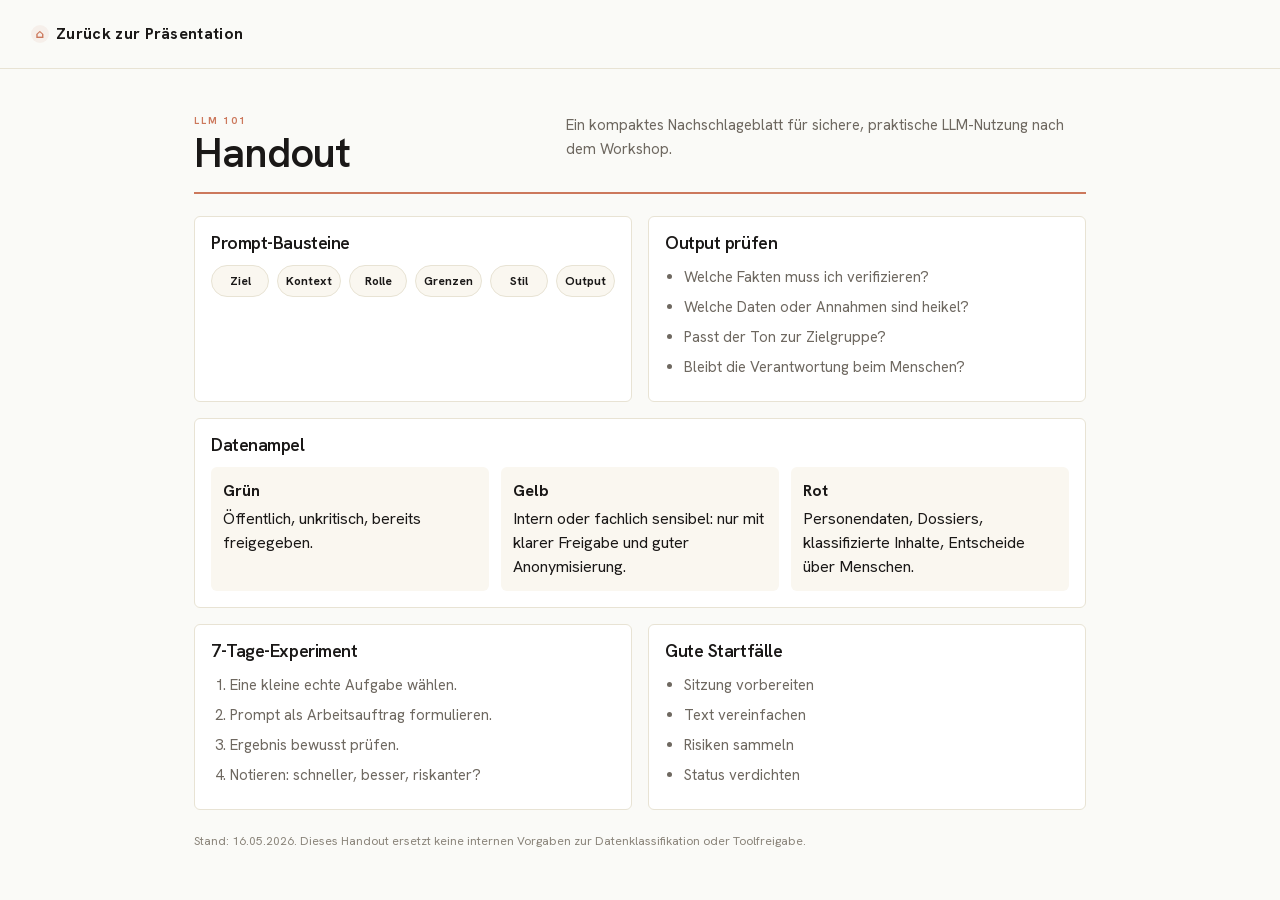
==== handout.html @ 7bee59f0 "fix: polish slide layout spacing" ====
<!DOCTYPE html>
<html lang="de">
<head>
  <meta charset="UTF-8">
  <meta name="viewport" content="width=device-width, initial-scale=1.0">
  <meta name="theme-color" content="#C45A43">
  <title>LLM 101 — Handout</title>
  <link rel="icon" href="assets/icon.svg" type="image/svg+xml">
  <link rel="stylesheet" href="tokens.css?v=2026-05-16ah">
  <link rel="stylesheet" href="app.css?v=2026-05-16ah">
  <style>
    body { background: var(--bg-base); color: var(--text-primary); overflow-x: hidden; }
    .support-back { color: var(--text-primary); }
    .sheet { max-width: 980px; margin: 0 auto; padding: var(--space-7); }
    .sheet-head { display: flex; justify-content: space-between; gap: var(--space-4); align-items: flex-start; border-bottom: 2px solid var(--accent); padding-bottom: var(--space-4); margin-bottom: var(--space-5); }
    .sheet-head h1 { font-size: 42px; margin: 0; }
    .sheet-head p { color: var(--text-secondary); max-width: 520px; }
    .sheet-grid { display: grid; grid-template-columns: repeat(2, 1fr); gap: var(--space-4); }
    .sheet-card { background: var(--bg-card); border: 1px solid var(--border); border-radius: var(--radius-md); padding: var(--space-4); }
    .sheet-card h2 { font-size: 18px; margin-bottom: var(--space-3); }
    .sheet-card ul, .sheet-card ol { padding-left: 1.2rem; color: var(--text-secondary); line-height: 1.55; }
    .sheet-card li { margin-bottom: 6px; }
    .wide { grid-column: 1 / -1; }
    .prompt-parts { display: grid; grid-template-columns: repeat(6, 1fr); gap: var(--space-2); }
    .prompt-parts span { border: 1px solid var(--border); border-radius: 999px; padding: 6px 8px; text-align: center; font-size: 12px; font-weight: 700; background: var(--bg-tint); }
    .ampel { display: grid; grid-template-columns: repeat(3, 1fr); gap: var(--space-3); }
    .ampel div { border-radius: var(--radius-md); padding: var(--space-3); background: var(--bg-tint); }
    .ampel strong { display: block; margin-bottom: 4px; }
    .footer-note { margin-top: var(--space-5); color: var(--text-tertiary); font-size: 12px; }
    @media print {
      .app-header { display: none; }
      .sheet { padding: 12mm; max-width: none; }
      .sheet-card { break-inside: avoid; }
    }
    @media (max-width: 760px) {
      .sheet { padding: var(--space-5); }
      .sheet-head, .sheet-grid, .ampel, .prompt-parts { grid-template-columns: 1fr; display: grid; }
      .sheet-head h1 { font-size: 34px; }
    }
  </style>
</head>
<body>
  <header class="app-header">
    <a class="app-title home-link support-back" href="index.html#next-4">Zurück zur Präsentation</a>
  </header>
  <main class="sheet">
    <div class="sheet-head">
      <div>
        <div class="panel-eyebrow">LLM 101</div>
        <h1>Handout</h1>
      </div>
      <p>Ein kompaktes Nachschlageblatt für sichere, praktische LLM-Nutzung nach dem Workshop.</p>
    </div>

    <section class="sheet-grid">
      <article class="sheet-card">
        <h2>Prompt-Bausteine</h2>
        <div class="prompt-parts">
          <span>Ziel</span><span>Kontext</span><span>Rolle</span><span>Grenzen</span><span>Stil</span><span>Output</span>
        </div>
      </article>
      <article class="sheet-card">
        <h2>Output prüfen</h2>
        <ul>
          <li>Welche Fakten muss ich verifizieren?</li>
          <li>Welche Daten oder Annahmen sind heikel?</li>
          <li>Passt der Ton zur Zielgruppe?</li>
          <li>Bleibt die Verantwortung beim Menschen?</li>
        </ul>
      </article>
      <article class="sheet-card wide">
        <h2>Datenampel</h2>
        <div class="ampel">
          <div><strong>Grün</strong> Öffentlich, unkritisch, bereits freigegeben.</div>
          <div><strong>Gelb</strong> Intern oder fachlich sensibel: nur mit klarer Freigabe und guter Anonymisierung.</div>
          <div><strong>Rot</strong> Personendaten, Dossiers, klassifizierte Inhalte, Entscheide über Menschen.</div>
        </div>
      </article>
      <article class="sheet-card">
        <h2>7-Tage-Experiment</h2>
        <ol>
          <li>Eine kleine echte Aufgabe wählen.</li>
          <li>Prompt als Arbeitsauftrag formulieren.</li>
          <li>Ergebnis bewusst prüfen.</li>
          <li>Notieren: schneller, besser, riskanter?</li>
        </ol>
      </article>
      <article class="sheet-card">
        <h2>Gute Startfälle</h2>
        <ul>
          <li>Sitzung vorbereiten</li>
          <li>Text vereinfachen</li>
          <li>Risiken sammeln</li>
          <li>Status verdichten</li>
        </ul>
      </article>
    </section>

    <p class="footer-note">Stand: 16.05.2026. Dieses Handout ersetzt keine internen Vorgaben zur Datenklassifikation oder Toolfreigabe.</p>
  </main>
  <script type="module" src="lib/support-page.js?v=2026-05-16ah"></script>
</body>
</html>
---- tokens.css ----
/* Design Tokens — Anthropic-inspiriert, Hell + Dunkel */

/* Self-hosted fonts (DSGVO-konform, offline-fähig) */
/* latin-ext */
@font-face {
  font-family: 'Hanken Grotesk';
  font-style: italic;
  font-weight: 400;
  font-display: swap;
  src: url('assets/fonts/hanken-grotesk-variable-italic-latin-ext.woff2') format('woff2');
  unicode-range: U+0100-02BA, U+02BD-02C5, U+02C7-02CC, U+02CE-02D7, U+02DD-02FF, U+0304, U+0308, U+0329, U+1D00-1DBF, U+1E00-1E9F, U+1EF2-1EFF, U+2020, U+20A0-20AB, U+20AD-20C0, U+2113, U+2C60-2C7F, U+A720-A7FF;
}
/* latin */
@font-face {
  font-family: 'Hanken Grotesk';
  font-style: italic;
  font-weight: 400;
  font-display: swap;
  src: url('assets/fonts/hanken-grotesk-variable-italic-latin.woff2') format('woff2');
  unicode-range: U+0000-00FF, U+0131, U+0152-0153, U+02BB-02BC, U+02C6, U+02DA, U+02DC, U+0304, U+0308, U+0329, U+2000-206F, U+20AC, U+2122, U+2191, U+2193, U+2212, U+2215, U+FEFF, U+FFFD;
}
/* latin-ext */
@font-face {
  font-family: 'Hanken Grotesk';
  font-style: italic;
  font-weight: 500;
  font-display: swap;
  src: url('assets/fonts/hanken-grotesk-variable-italic-latin-ext.woff2') format('woff2');
  unicode-range: U+0100-02BA, U+02BD-02C5, U+02C7-02CC, U+02CE-02D7, U+02DD-02FF, U+0304, U+0308, U+0329, U+1D00-1DBF, U+1E00-1E9F, U+1EF2-1EFF, U+2020, U+20A0-20AB, U+20AD-20C0, U+2113, U+2C60-2C7F, U+A720-A7FF;
}
/* latin */
@font-face {
  font-family: 'Hanken Grotesk';
  font-style: italic;
  font-weight: 500;
  font-display: swap;
  src: url('assets/fonts/hanken-grotesk-variable-italic-latin.woff2') format('woff2');
  unicode-range: U+0000-00FF, U+0131, U+0152-0153, U+02BB-02BC, U+02C6, U+02DA, U+02DC, U+0304, U+0308, U+0329, U+2000-206F, U+20AC, U+2122, U+2191, U+2193, U+2212, U+2215, U+FEFF, U+FFFD;
}
/* latin-ext */
@font-face {
  font-family: 'Hanken Grotesk';
  font-style: normal;
  font-weight: 400;
  font-display: swap;
  src: url('assets/fonts/hanken-grotesk-variable-normal-latin-ext.woff2') format('woff2');
  unicode-range: U+0100-02BA, U+02BD-02C5, U+02C7-02CC, U+02CE-02D7, U+02DD-02FF, U+0304, U+0308, U+0329, U+1D00-1DBF, U+1E00-1E9F, U+1EF2-1EFF, U+2020, U+20A0-20AB, U+20AD-20C0, U+2113, U+2C60-2C7F, U+A720-A7FF;
}
/* latin */
@font-face {
  font-family: 'Hanken Grotesk';
  font-style: normal;
  font-weight: 400;
  font-display: swap;
  src: url('assets/fonts/hanken-grotesk-variable-normal-latin.woff2') format('woff2');
  unicode-range: U+0000-00FF, U+0131, U+0152-0153, U+02BB-02BC, U+02C6, U+02DA, U+02DC, U+0304, U+0308, U+0329, U+2000-206F, U+20AC, U+2122, U+2191, U+2193, U+2212, U+2215, U+FEFF, U+FFFD;
}
/* latin-ext */
@font-face {
  font-family: 'Hanken Grotesk';
  font-style: normal;
  font-weight: 500;
  font-display: swap;
  src: url('assets/fonts/hanken-grotesk-variable-normal-latin-ext.woff2') format('woff2');
  unicode-range: U+0100-02BA, U+02BD-02C5, U+02C7-02CC, U+02CE-02D7, U+02DD-02FF, U+0304, U+0308, U+0329, U+1D00-1DBF, U+1E00-1E9F, U+1EF2-1EFF, U+2020, U+20A0-20AB, U+20AD-20C0, U+2113, U+2C60-2C7F, U+A720-A7FF;
}
/* latin */
@font-face {
  font-family: 'Hanken Grotesk';
  font-style: normal;
  font-weight: 500;
  font-display: swap;
  src: url('assets/fonts/hanken-grotesk-variable-normal-latin.woff2') format('woff2');
  unicode-range: U+0000-00FF, U+0131, U+0152-0153, U+02BB-02BC, U+02C6, U+02DA, U+02DC, U+0304, U+0308, U+0329, U+2000-206F, U+20AC, U+2122, U+2191, U+2193, U+2212, U+2215, U+FEFF, U+FFFD;
}
/* latin-ext */
@font-face {
  font-family: 'Hanken Grotesk';
  font-style: normal;
  font-weight: 600;
  font-display: swap;
  src: url('assets/fonts/hanken-grotesk-variable-normal-latin-ext.woff2') format('woff2');
  unicode-range: U+0100-02BA, U+02BD-02C5, U+02C7-02CC, U+02CE-02D7, U+02DD-02FF, U+0304, U+0308, U+0329, U+1D00-1DBF, U+1E00-1E9F, U+1EF2-1EFF, U+2020, U+20A0-20AB, U+20AD-20C0, U+2113, U+2C60-2C7F, U+A720-A7FF;
}
/* latin */
@font-face {
  font-family: 'Hanken Grotesk';
  font-style: normal;
  font-weight: 600;
  font-display: swap;
  src: url('assets/fonts/hanken-grotesk-variable-normal-latin.woff2') format('woff2');
  unicode-range: U+0000-00FF, U+0131, U+0152-0153, U+02BB-02BC, U+02C6, U+02DA, U+02DC, U+0304, U+0308, U+0329, U+2000-206F, U+20AC, U+2122, U+2191, U+2193, U+2212, U+2215, U+FEFF, U+FFFD;
}
/* latin-ext */
@font-face {
  font-family: 'Hanken Grotesk';
  font-style: normal;
  font-weight: 700;
  font-display: swap;
  src: url('assets/fonts/hanken-grotesk-variable-normal-latin-ext.woff2') format('woff2');
  unicode-range: U+0100-02BA, U+02BD-02C5, U+02C7-02CC, U+02CE-02D7, U+02DD-02FF, U+0304, U+0308, U+0329, U+1D00-1DBF, U+1E00-1E9F, U+1EF2-1EFF, U+2020, U+20A0-20AB, U+20AD-20C0, U+2113, U+2C60-2C7F, U+A720-A7FF;
}
/* latin */
@font-face {
  font-family: 'Hanken Grotesk';
  font-style: normal;
  font-weight: 700;
  font-display: swap;
  src: url('assets/fonts/hanken-grotesk-variable-normal-latin.woff2') format('woff2');
  unicode-range: U+0000-00FF, U+0131, U+0152-0153, U+02BB-02BC, U+02C6, U+02DA, U+02DC, U+0304, U+0308, U+0329, U+2000-206F, U+20AC, U+2122, U+2191, U+2193, U+2212, U+2215, U+FEFF, U+FFFD;
}
/* latin-ext */
@font-face {
  font-family: 'JetBrains Mono';
  font-style: normal;
  font-weight: 400;
  font-display: swap;
  src: url('assets/fonts/jetbrains-mono-variable-normal-latin-ext.woff2') format('woff2');
  unicode-range: U+0100-02BA, U+02BD-02C5, U+02C7-02CC, U+02CE-02D7, U+02DD-02FF, U+0304, U+0308, U+0329, U+1D00-1DBF, U+1E00-1E9F, U+1EF2-1EFF, U+2020, U+20A0-20AB, U+20AD-20C0, U+2113, U+2C60-2C7F, U+A720-A7FF;
}
/* latin */
@font-face {
  font-family: 'JetBrains Mono';
  font-style: normal;
  font-weight: 400;
  font-display: swap;
  src: url('assets/fonts/jetbrains-mono-variable-normal-latin.woff2') format('woff2');
  unicode-range: U+0000-00FF, U+0131, U+0152-0153, U+02BB-02BC, U+02C6, U+02DA, U+02DC, U+0304, U+0308, U+0329, U+2000-206F, U+20AC, U+2122, U+2191, U+2193, U+2212, U+2215, U+FEFF, U+FFFD;
}
/* latin-ext */
@font-face {
  font-family: 'JetBrains Mono';
  font-style: normal;
  font-weight: 500;
  font-display: swap;
  src: url('assets/fonts/jetbrains-mono-variable-normal-latin-ext.woff2') format('woff2');
  unicode-range: U+0100-02BA, U+02BD-02C5, U+02C7-02CC, U+02CE-02D7, U+02DD-02FF, U+0304, U+0308, U+0329, U+1D00-1DBF, U+1E00-1E9F, U+1EF2-1EFF, U+2020, U+20A0-20AB, U+20AD-20C0, U+2113, U+2C60-2C7F, U+A720-A7FF;
}
/* latin */
@font-face {
  font-family: 'JetBrains Mono';
  font-style: normal;
  font-weight: 500;
  font-display: swap;
  src: url('assets/fonts/jetbrains-mono-variable-normal-latin.woff2') format('woff2');
  unicode-range: U+0000-00FF, U+0131, U+0152-0153, U+02BB-02BC, U+02C6, U+02DA, U+02DC, U+0304, U+0308, U+0329, U+2000-206F, U+20AC, U+2122, U+2191, U+2193, U+2212, U+2215, U+FEFF, U+FFFD;
}

:root {
  /* Farben — Hell (Default) */
  --bg-base: #fafaf7;
  --bg-card: #ffffff;
  --bg-tint: #faf7f0;
  --border: #e8e3d4;
  --text-primary: #1a1817;
  --text-secondary: #6e6860;
  --text-tertiary: #8a847a;
  --accent: #cc785c;
  --accent-soft: rgba(204, 120, 92, 0.08);
  --accent-strong: #b35f44;
  --success: #5fb37e;
  --success-soft: rgba(95, 179, 126, 0.08);

  /* Typografie */
  --font-sans: 'Hanken Grotesk', system-ui, -apple-system, sans-serif;
  --font-mono: 'JetBrains Mono', ui-monospace, 'SF Mono', monospace;

  /* Maße */
  --radius-sm: 4px;
  --radius-md: 6px;
  --radius-lg: 10px;
  --radius-xl: 14px;
  --space-1: 4px;
  --space-2: 8px;
  --space-3: 12px;
  --space-4: 16px;
  --space-5: 22px;
  --space-6: 30px;
  --space-7: 44px;

  /* Schatten */
  --shadow-sm: 0 1px 2px rgba(0, 0, 0, 0.05);
  --shadow-md: 0 1px 3px rgba(0, 0, 0, 0.08), 0 4px 14px rgba(0, 0, 0, 0.06);
}

:root[data-theme="dark"] {
  --bg-base: #141413;
  --bg-card: #1f1d1b;
  --bg-tint: #1a1817;
  --border: #2e2a26;
  --text-primary: #f5f1e9;
  --text-secondary: #a8a298;
  --text-tertiary: #a89d8e;
  --accent: #e8a07c;
  --accent-soft: rgba(232, 160, 124, 0.12);
  --accent-strong: #ffb592;
  --success: #86efac;
  --success-soft: rgba(134, 239, 172, 0.10);

  --shadow-sm: 0 1px 2px rgba(0, 0, 0, 0.3);
  --shadow-md: 0 1px 3px rgba(0, 0, 0, 0.4), 0 4px 14px rgba(0, 0, 0, 0.3);
}

/* Bei OS-Präferenz Dark (wenn kein expliziter Theme-Toggle gesetzt) */
@media (prefers-color-scheme: dark) {
  :root:not([data-theme="light"]) {
    --bg-base: #141413;
    --bg-card: #1f1d1b;
    --bg-tint: #1a1817;
    --border: #2e2a26;
    --text-primary: #f5f1e9;
    --text-secondary: #a8a298;
    --text-tertiary: #a89d8e;
    --accent: #e8a07c;
    --accent-soft: rgba(232, 160, 124, 0.12);
    --accent-strong: #ffb592;
    --success: #86efac;
    --success-soft: rgba(134, 239, 172, 0.10);
    --shadow-sm: 0 1px 2px rgba(0, 0, 0, 0.3);
    --shadow-md: 0 1px 3px rgba(0, 0, 0, 0.4), 0 4px 14px rgba(0, 0, 0, 0.3);
  }
}
---- app.css ----
/* Layout + Komponenten — basiert auf tokens.css */

* { box-sizing: border-box; margin: 0; padding: 0; }

html {
  min-height: -webkit-fill-available;
}

html, body {
  font-family: var(--font-sans);
  background: var(--bg-base);
  color: var(--text-primary);
  line-height: 1.5;
  -webkit-font-smoothing: antialiased;
  -webkit-text-size-adjust: 100%;
  -webkit-tap-highlight-color: transparent;
}

body {
  min-height: 100vh;
  min-height: -webkit-fill-available;
}

/* Typografie */
.chapter-label {
  font-size: 10px;
  text-transform: uppercase;
  letter-spacing: 2px;
  color: var(--accent);
  font-weight: 600;
  margin-bottom: var(--space-4);
}

h1, h2, h3, h4 { letter-spacing: -0.025em; line-height: 1.1; font-weight: 600; }
h1 { font-size: 56px; }
h2 { font-size: 38px; }
h3 { font-size: 24px; }
h4 { font-size: 19px; }

p, li { font-size: 15px; line-height: 1.6; }
.pull-quote { font-style: italic; color: var(--text-secondary); font-size: 16px; margin: var(--space-3) 0; }

/* Card */
.card {
  background: var(--bg-card);
  border: 1px solid var(--border);
  border-radius: var(--radius-lg);
  padding: var(--space-5);
}

/* Stat-Block */
.stat {
  background: var(--bg-card);
  border: 1px solid var(--border);
  border-radius: var(--radius-md);
  padding: var(--space-3) var(--space-4);
}
.stat-label {
  font-size: 10px;
  font-weight: 500;
  letter-spacing: 0.3px;
  color: var(--text-tertiary);
}
.stat-value {
  font-size: 22px;
  font-weight: 600;
  letter-spacing: -0.025em;
  margin-top: 2px;
}
.stat-value.accent { color: var(--accent); }

/* Progress-Bar */
.progress {
  height: 5px;
  background: var(--border);
  border-radius: 3px;
  overflow: hidden;
  margin-top: var(--space-3);
}
.progress-fill {
  height: 100%;
  background: var(--accent);
  transition: width 0.3s ease;
}

/* Button */
.btn {
  font-family: var(--font-sans);
  font-size: 12px;
  font-weight: 600;
  padding: 6px 14px;
  border-radius: var(--radius-md);
  border: 1px solid var(--border);
  background: var(--bg-card);
  color: var(--text-primary);
  cursor: pointer;
  transition: border-color 0.15s, background 0.15s;
}
.btn:hover { border-color: var(--accent); }
.btn.btn-primary {
  background: var(--accent);
  border-color: var(--accent);
  color: #fff;
}
.btn.btn-primary:hover { background: var(--accent-strong); }
.btn.btn-ghost { background: transparent; border-color: transparent; color: var(--text-secondary); }

/* Focus-States — Tastatur-Accessibility */
.btn:focus-visible,
.toggle:focus-visible,
.code-block .copy-btn:focus-visible {
  outline: 2px solid var(--accent);
  outline-offset: 2px;
}

/* Code-Block mit Copy */
.code-block {
  background: var(--bg-card);
  border: 1px solid var(--border);
  border-radius: var(--radius-md);
  padding: var(--space-3) var(--space-4);
  font-family: var(--font-mono);
  font-size: 12px;
  color: var(--text-primary);
  position: relative;
  line-height: 1.6;
  white-space: pre-wrap;
  margin: var(--space-2) 0;
}
.code-block .copy-btn {
  position: absolute;
  top: 8px;
  right: 8px;
  font-size: 10px;
  padding: 3px 9px;
  background: var(--accent);
  color: #fff;
  border: none;
  border-radius: var(--radius-sm);
  cursor: pointer;
  font-family: var(--font-sans);
  font-weight: 600;
}
.code-label {
  font-size: 10px;
  text-transform: uppercase;
  letter-spacing: 1.5px;
  color: var(--accent);
  font-weight: 700;
  margin-bottom: var(--space-1);
}

/* Icons */
.icon {
  display: inline-flex;
  align-items: center;
  justify-content: center;
  vertical-align: -3px;
  color: var(--accent);
}
.icon svg { stroke: currentColor; stroke-width: 1.75; fill: none; width: 14px; height: 14px; }
.icon-svg { width: 14px; height: 14px; stroke: currentColor; stroke-width: 1.75; fill: none; }

/* App-Shell */
.app-header {
  display: flex;
  justify-content: space-between;
  align-items: center;
  padding: var(--space-4) var(--space-6);
  border-bottom: 1px solid var(--border);
  background: var(--bg-base);
}
.app-title {
  display: inline-flex;
  align-items: center;
  min-height: 34px;
  padding: 5px 11px;
  margin-left: -11px;
  border: 1px solid transparent;
  border-radius: 999px;
  color: var(--text-primary);
  text-decoration: none;
  font-weight: 700;
  letter-spacing: 0.02em;
  transition: border-color 0.15s ease, background 0.15s ease, color 0.15s ease;
}
.home-link::before {
  content: "⌂";
  display: inline-flex;
  align-items: center;
  justify-content: center;
  width: 18px;
  height: 18px;
  margin-right: 7px;
  border-radius: 50%;
  background: var(--accent-soft);
  color: var(--accent);
  font-size: 12px;
  line-height: 1;
}
.home-link:hover,
.home-link:focus-visible {
  border-color: color-mix(in srgb, var(--accent) 42%, var(--border));
  background: var(--accent-soft);
  color: var(--accent-strong);
  outline: none;
}
.home-link:focus-visible {
  box-shadow: 0 0 0 2px color-mix(in srgb, var(--accent) 30%, transparent);
}
.app-toggles { display: flex; gap: var(--space-2); align-items: center; }
.toggle {
  font-family: var(--font-sans);
  font-size: 11px;
  font-weight: 500;
  color: var(--text-secondary);
  padding: 4px 10px;
  border-radius: var(--radius-sm);
  cursor: pointer;
  background: transparent;
  border: none;
}
.toggle.active { color: var(--accent); background: var(--accent-soft); }
.utility-toggle {
  border: 1px solid transparent;
}
.trainer-only { display: none !important; }
body[data-trainer="on"] .trainer-only { display: inline-flex !important; }
.path-status {
  font-size: 11px;
  color: var(--accent-strong);
  background: var(--accent-soft);
  border-radius: 99px;
  padding: 3px 9px;
}

/* Seitliche Lern- und Trainerpanels */
.side-panel {
  position: fixed;
  z-index: 50;
  top: 76px;
  right: var(--space-4);
  bottom: var(--space-4);
  width: min(430px, calc(100vw - 32px));
  display: flex;
  flex-direction: column;
  background: color-mix(in srgb, var(--bg-base) 94%, transparent);
  border: 1px solid var(--border);
  border-radius: var(--radius-lg);
  box-shadow: 0 20px 70px rgba(31, 26, 23, 0.18);
  backdrop-filter: blur(18px);
  transform: translateX(calc(100% + 28px));
  opacity: 0;
  pointer-events: none;
  transition: transform 0.2s ease, opacity 0.2s ease;
}
body[data-trainer="on"] .side-panel.trainer-only {
  display: flex !important;
}
.side-panel.is-open {
  transform: translateX(0);
  opacity: 1;
  pointer-events: auto;
}
.side-panel-header {
  display: flex;
  justify-content: space-between;
  align-items: flex-start;
  gap: var(--space-3);
  padding: var(--space-4);
  border-bottom: 1px solid var(--border);
}
.side-panel-header h2 {
  font-size: 24px;
  margin: 0;
}
.panel-eyebrow {
  font-size: 10px;
  letter-spacing: 1.8px;
  text-transform: uppercase;
  color: var(--accent);
  font-weight: 700;
  margin-bottom: 2px;
}
.panel-close {
  width: 30px;
  height: 30px;
  border-radius: 50%;
  border: 1px solid var(--border);
  background: var(--bg-card);
  color: var(--text-secondary);
  font-size: 20px;
  line-height: 1;
  cursor: pointer;
}
.panel-close:hover {
  color: var(--text-primary);
  border-color: var(--accent);
}
.update-banner {
  position: fixed;
  left: 50%;
  top: 74px;
  z-index: 80;
  display: flex;
  align-items: center;
  gap: var(--space-3);
  transform: translateX(-50%);
  border: 1px solid color-mix(in srgb, var(--accent) 42%, var(--border));
  border-radius: 999px;
  background: var(--bg-card);
  box-shadow: var(--shadow-card);
  padding: 8px 10px 8px 16px;
  color: var(--text-primary);
  font-size: 13px;
}
.update-banner[hidden] {
  display: none;
}
.update-banner .btn {
  min-height: 28px;
  padding: 5px 10px;
}
.chapter-progress {
  display: grid;
  grid-template-columns: repeat(7, minmax(22px, 1fr));
  gap: 6px;
  width: min(100%, 360px);
  pointer-events: none;
}
.chapter-progress span {
  height: 4px;
  border-radius: 999px;
  background: color-mix(in srgb, var(--text-tertiary) 24%, transparent);
  transition: background 180ms ease, transform 180ms ease;
}
.chapter-progress span.is-active {
  background: var(--accent);
  transform: scaleY(1.7);
}
.side-panel-body {
  padding: var(--space-4);
  overflow-y: auto;
}
.panel-section {
  border-top: 1px solid var(--border);
  margin-top: var(--space-4);
  padding-top: var(--space-4);
}
.panel-section:first-child {
  border-top: 0;
  margin-top: 0;
  padding-top: 0;
}
.panel-section h3 {
  font-size: 17px;
  margin-bottom: var(--space-2);
}
.panel-section p,
.panel-section li {
  font-size: 13px;
  color: var(--text-secondary);
}
.path-grid {
  display: grid;
  gap: var(--space-3);
}
.path-management {
  display: grid;
  gap: var(--space-3);
  border: 1px solid color-mix(in srgb, var(--accent) 30%, var(--border));
  border-radius: var(--radius-lg);
  background: var(--accent-soft);
  padding: var(--space-4);
  margin-bottom: var(--space-3);
}
.path-management h3 {
  margin-bottom: 2px;
}
.path-management-actions {
  display: flex;
  flex-wrap: wrap;
  gap: var(--space-2);
}
.danger-action {
  color: var(--accent-strong);
}
.danger-action:hover {
  border-color: var(--accent);
  background: var(--bg-card);
}
.path-card {
  border: 1px solid var(--border);
  border-radius: var(--radius-lg);
  background: var(--bg-card);
  padding: var(--space-4);
}
.path-card.is-active {
  border-color: var(--accent);
}
.path-card-top,
.path-card-bottom,
.active-path-head,
.trainer-meta {
  display: flex;
  justify-content: space-between;
  gap: var(--space-3);
  align-items: flex-start;
}
.path-card h3 {
  font-size: 16px;
  margin-bottom: 4px;
}
.path-card p {
  font-size: 12px;
  color: var(--text-secondary);
}
.path-duration {
  flex: 0 0 auto;
  font-size: 11px;
  color: var(--accent-strong);
  background: var(--accent-soft);
  border-radius: 99px;
  padding: 3px 8px;
}
.path-progress {
  height: 5px;
  background: var(--border);
  border-radius: 99px;
  overflow: hidden;
  margin: var(--space-3) 0;
}
.path-progress span {
  display: block;
  height: 100%;
  background: var(--accent);
}
.path-card-bottom span {
  font-size: 12px;
  color: var(--text-tertiary);
}
.path-stations {
  display: grid;
  gap: var(--space-2);
  margin-top: var(--space-3);
}
.path-station {
  display: grid;
  grid-template-columns: 22px 1fr;
  gap: var(--space-2);
  align-items: center;
  text-align: left;
  border: 1px solid var(--border);
  border-radius: var(--radius-md);
  background: var(--bg-card);
  color: var(--text-secondary);
  padding: 8px 10px;
  cursor: pointer;
}
.path-station strong {
  font-size: 13px;
  font-weight: 600;
}
.path-station span {
  color: var(--accent);
  font-weight: 700;
}
.path-station.is-current {
  border-color: var(--accent);
  color: var(--text-primary);
}
.path-station.is-done {
  background: var(--bg-tint);
}
.panel-reset {
  margin-top: var(--space-3);
  padding-left: 0;
}
.trainer-variant-switch {
  display: flex;
  gap: var(--space-2);
  flex-wrap: wrap;
  margin-bottom: var(--space-4);
}
.trainer-meta span {
  font-size: 11px;
  color: var(--text-tertiary);
  text-transform: uppercase;
  letter-spacing: 0.8px;
}
.trainer-current ul,
.trainer-timeline ol,
.trainer-demo-checklist ul,
.trainer-probe-cues ol {
  margin: var(--space-3) 0;
  padding-left: 1.2rem;
}
.trainer-fallback {
  font-size: 12px;
  color: var(--text-secondary);
  background: var(--bg-tint);
  border-left: 3px solid var(--accent);
  padding: var(--space-3);
  margin: var(--space-3) 0;
}

@media (max-width: 900px) {
  .app-header {
    align-items: flex-start;
    gap: var(--space-3);
    padding: var(--space-3) var(--space-4);
    flex-wrap: wrap;
  }

  .app-title {
    width: auto;
    margin-left: -8px;
  }

  .app-toggles {
    width: 100%;
    flex-wrap: wrap;
    gap: var(--space-1);
  }

  .toggle {
    padding: 5px 9px;
  }

  .side-panel {
    top: 116px;
  }

  .update-banner {
    top: 124px;
    width: calc(100% - 32px);
    justify-content: space-between;
  }

  h1 { font-size: 42px; }
  h2 { font-size: 31px; }
  h3 { font-size: 22px; }
}

@media (max-width: 700px) {
  .app-header {
    padding: var(--space-3);
  }

  .chapter-label {
    letter-spacing: 1.4px;
    margin-bottom: var(--space-3);
  }

  h1 { font-size: 34px; }
  h2 { font-size: 27px; }
  h3 { font-size: 20px; }

  p, li {
    font-size: 14px;
  }

  .card {
    padding: var(--space-4);
  }

  .code-block {
    padding: var(--space-4) var(--space-3) var(--space-3) var(--space-3);
    font-size: 11px;
    overflow-x: auto;
  }

  .code-block .copy-btn {
    position: static;
    display: inline-flex;
    margin-bottom: var(--space-2);
  }

  .side-panel {
    inset: auto var(--space-3) var(--space-3) var(--space-3);
    top: 128px;
    width: auto;
  }

  .path-card-top,
  .path-card-bottom,
  .active-path-head {
    flex-direction: column;
    align-items: flex-start;
  }
}

@media (prefers-reduced-motion: reduce) {
  *,
  *::before,
  *::after {
    animation-duration: 0.01ms !important;
    animation-iteration-count: 1 !important;
    scroll-behavior: auto !important;
    transition-duration: 0.01ms !important;
  }
}
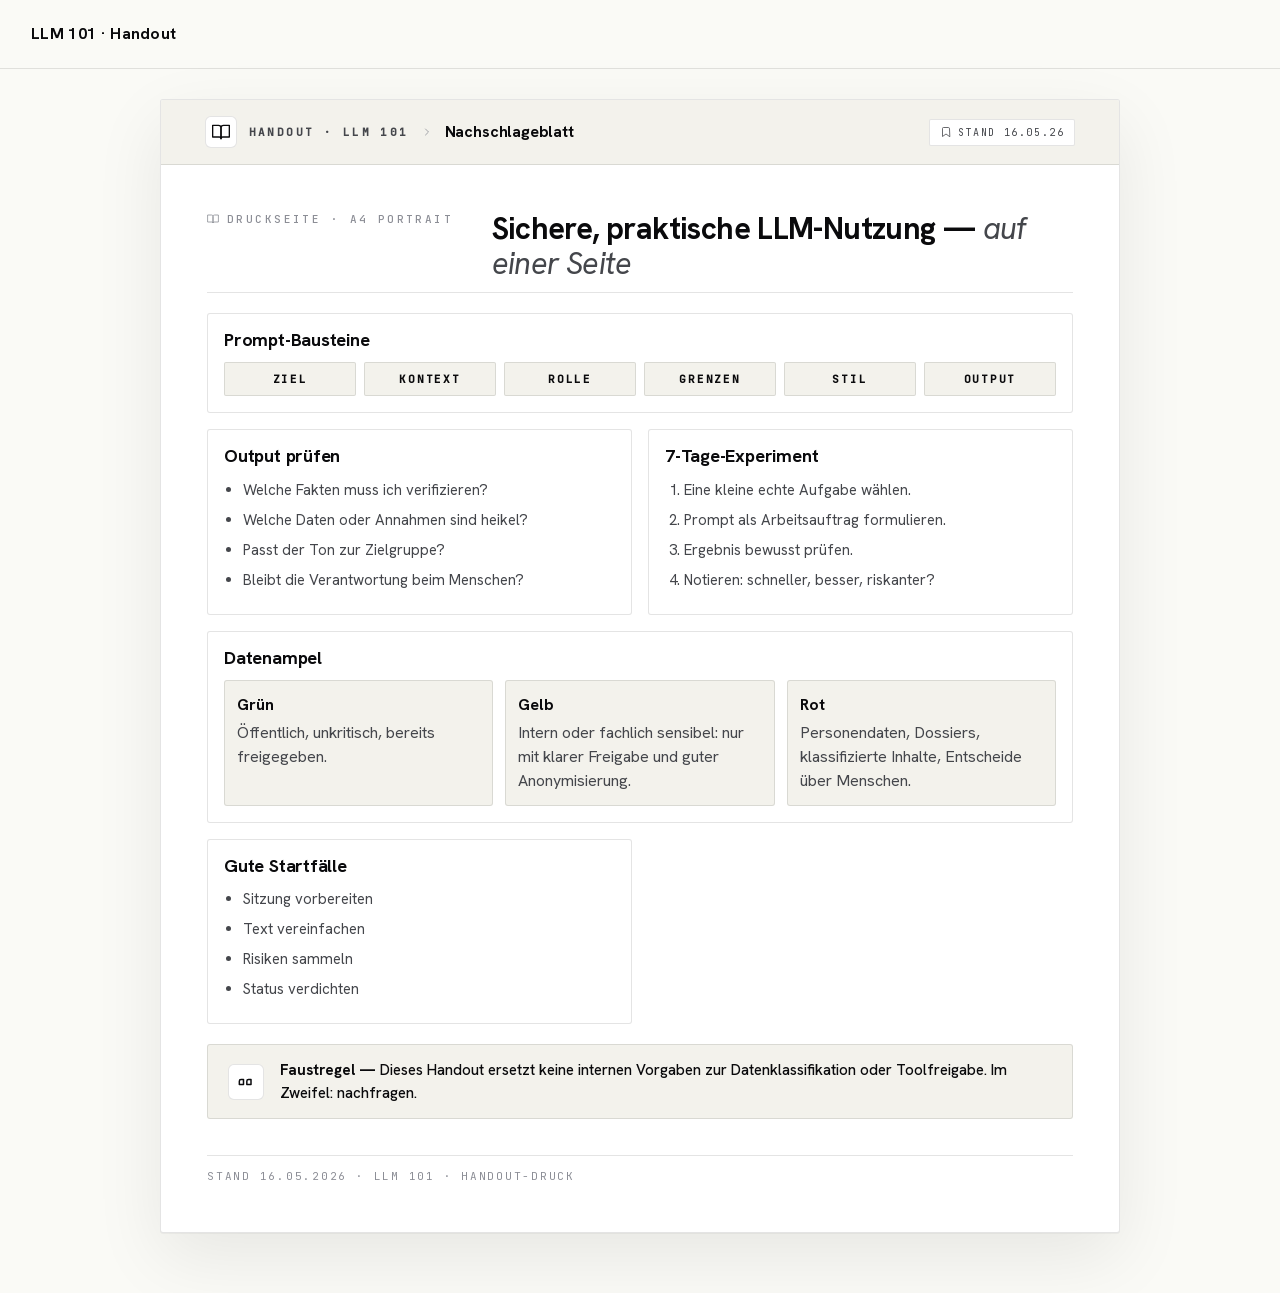
==== commit 444c87b2: "feat(codex-F): migrate explainers + utility pages to Codex slide-frame Paket F — Outliers (Explainer" ====
--- a/handout.html
+++ b/handout.html
@@ -3,101 +3,174 @@
 <head>
   <meta charset="UTF-8">
   <meta name="viewport" content="width=device-width, initial-scale=1.0">
-  <meta name="theme-color" content="#C45A43">
+  <meta name="theme-color" content="#c5e818">
   <title>LLM 101 — Handout</title>
   <link rel="icon" href="assets/icon.svg" type="image/svg+xml">
-  <link rel="stylesheet" href="tokens.css?v=2026-05-16ah">
-  <link rel="stylesheet" href="app.css?v=2026-05-16ah">
+  <link rel="stylesheet" href="tokens.css?v=2026-05-16ab">
+  <link rel="stylesheet" href="app.css?v=2026-05-16ab">
+  <link rel="stylesheet" href="presentation.css?v=2026-05-16ab">
+  <link rel="stylesheet" href="print.css?v=2026-05-16ab" media="print">
   <style>
-    body { background: var(--bg-base); color: var(--text-primary); overflow-x: hidden; }
-    .support-back { color: var(--text-primary); }
-    .sheet { max-width: 980px; margin: 0 auto; padding: var(--space-7); }
-    .sheet-head { display: flex; justify-content: space-between; gap: var(--space-4); align-items: flex-start; border-bottom: 2px solid var(--accent); padding-bottom: var(--space-4); margin-bottom: var(--space-5); }
-    .sheet-head h1 { font-size: 42px; margin: 0; }
-    .sheet-head p { color: var(--text-secondary); max-width: 520px; }
-    .sheet-grid { display: grid; grid-template-columns: repeat(2, 1fr); gap: var(--space-4); }
-    .sheet-card { background: var(--bg-card); border: 1px solid var(--border); border-radius: var(--radius-md); padding: var(--space-4); }
-    .sheet-card h2 { font-size: 18px; margin-bottom: var(--space-3); }
-    .sheet-card ul, .sheet-card ol { padding-left: 1.2rem; color: var(--text-secondary); line-height: 1.55; }
-    .sheet-card li { margin-bottom: 6px; }
-    .wide { grid-column: 1 / -1; }
-    .prompt-parts { display: grid; grid-template-columns: repeat(6, 1fr); gap: var(--space-2); }
-    .prompt-parts span { border: 1px solid var(--border); border-radius: 999px; padding: 6px 8px; text-align: center; font-size: 12px; font-weight: 700; background: var(--bg-tint); }
+    body { background: var(--bg-base); color: var(--text-primary); }
+    .handout-shell { max-width: 1040px; margin: 0 auto; padding: var(--space-6) var(--space-5); }
+    .handout-frame { margin-bottom: var(--space-5); }
+    .handout-frame .slide-body { padding: clamp(28px, 3.6vw, 56px); gap: 20px; }
+    .handout-grid { display: grid; grid-template-columns: repeat(2, 1fr); gap: var(--space-4); }
+    .handout-grid .wide { grid-column: 1 / -1; }
+    .handout-card {
+      background: var(--bg-card);
+      border: 1px solid var(--border);
+      border-radius: var(--radius-md);
+      padding: var(--space-4);
+    }
+    .handout-card h2 {
+      font-size: 18px;
+      font-weight: 700;
+      letter-spacing: -0.012em;
+      margin: 0 0 var(--space-3);
+      color: var(--text-primary);
+    }
+    .handout-card ul, .handout-card ol {
+      padding-left: 1.2rem;
+      color: var(--text-secondary);
+      line-height: 1.55;
+      margin: 0;
+    }
+    .handout-card li { margin-bottom: 6px; }
+    .prompt-parts {
+      display: grid;
+      grid-template-columns: repeat(6, 1fr);
+      gap: var(--space-2);
+    }
+    .prompt-parts span {
+      border: 1px solid var(--border);
+      border-radius: var(--radius-sm);
+      padding: 8px 10px;
+      text-align: center;
+      font-family: var(--font-mono);
+      font-size: 11px;
+      font-weight: 600;
+      letter-spacing: 0.16em;
+      text-transform: uppercase;
+      background: var(--bg-tint);
+      color: var(--text-primary);
+    }
     .ampel { display: grid; grid-template-columns: repeat(3, 1fr); gap: var(--space-3); }
-    .ampel div { border-radius: var(--radius-md); padding: var(--space-3); background: var(--bg-tint); }
-    .ampel strong { display: block; margin-bottom: 4px; }
-    .footer-note { margin-top: var(--space-5); color: var(--text-tertiary); font-size: 12px; }
+    .ampel div {
+      border-radius: var(--radius-md);
+      padding: var(--space-3);
+      background: var(--bg-tint);
+      border: 1px solid var(--border);
+      color: var(--text-secondary);
+      line-height: 1.5;
+    }
+    .ampel strong { display: block; margin-bottom: 4px; color: var(--text-primary); font-weight: 700; }
+    .handout-foot {
+      font-family: var(--font-mono);
+      font-size: 11px;
+      letter-spacing: 0.16em;
+      text-transform: uppercase;
+      color: var(--text-tertiary);
+      margin-top: var(--space-4);
+      padding-top: var(--space-3);
+      border-top: 1px solid var(--border);
+    }
     @media print {
       .app-header { display: none; }
-      .sheet { padding: 12mm; max-width: none; }
-      .sheet-card { break-inside: avoid; }
+      .handout-shell { padding: 8mm; max-width: none; }
+      .handout-frame { box-shadow: none; break-inside: avoid; page-break-after: always; }
+      .handout-frame:last-of-type { page-break-after: auto; }
+      .handout-card { break-inside: avoid; }
     }
     @media (max-width: 760px) {
-      .sheet { padding: var(--space-5); }
-      .sheet-head, .sheet-grid, .ampel, .prompt-parts { grid-template-columns: 1fr; display: grid; }
-      .sheet-head h1 { font-size: 34px; }
+      .handout-grid { grid-template-columns: 1fr; }
+      .prompt-parts { grid-template-columns: repeat(2, 1fr); }
+      .ampel { grid-template-columns: 1fr; }
     }
   </style>
 </head>
-<body>
+<body data-layout="scroll">
   <header class="app-header">
-    <a class="app-title home-link support-back" href="index.html#next-4">Zurück zur Präsentation</a>
+    <div class="app-brand-id app-title"><a href="index.html" style="color:inherit;text-decoration:none;">LLM 101 · Handout</a></div>
   </header>
-  <main class="sheet">
-    <div class="sheet-head">
-      <div>
-        <div class="panel-eyebrow">LLM 101</div>
-        <h1>Handout</h1>
+  <main class="handout-shell">
+
+    <section class="slide codex handout-frame" data-handout="overview">
+      <div class="slide-head">
+        <div class="slide-crumb">
+          <span class="slide-crumb-icon"><svg class="ic lg"><use href="#i-book-open"/></svg></span>
+          <span class="slide-crumb-chap">Handout · LLM 101</span>
+          <span class="slide-crumb-sep"><svg class="ic sm"><use href="#i-chevron-right"/></svg></span>
+          <span class="slide-crumb-topic">Nachschlageblatt</span>
+        </div>
+        <span class="slide-stand">
+          <svg class="ic sm"><use href="#i-bookmark"/></svg>
+          Stand 16.05.26
+        </span>
       </div>
-      <p>Ein kompaktes Nachschlageblatt für sichere, praktische LLM-Nutzung nach dem Workshop.</p>
-    </div>
+      <div class="slide-body">
+        <div class="title-row">
+          <span class="kicker"><svg class="ic sm"><use href="#i-book-open"/></svg> Druckseite · A4 portrait</span>
+          <h2 class="lede">Sichere, praktische LLM-Nutzung — <em>auf einer Seite</em></h2>
+        </div>
 
-    <section class="sheet-grid">
-      <article class="sheet-card">
-        <h2>Prompt-Bausteine</h2>
-        <div class="prompt-parts">
-          <span>Ziel</span><span>Kontext</span><span>Rolle</span><span>Grenzen</span><span>Stil</span><span>Output</span>
-        </div>
-      </article>
-      <article class="sheet-card">
-        <h2>Output prüfen</h2>
-        <ul>
-          <li>Welche Fakten muss ich verifizieren?</li>
-          <li>Welche Daten oder Annahmen sind heikel?</li>
-          <li>Passt der Ton zur Zielgruppe?</li>
-          <li>Bleibt die Verantwortung beim Menschen?</li>
-        </ul>
-      </article>
-      <article class="sheet-card wide">
-        <h2>Datenampel</h2>
-        <div class="ampel">
-          <div><strong>Grün</strong> Öffentlich, unkritisch, bereits freigegeben.</div>
-          <div><strong>Gelb</strong> Intern oder fachlich sensibel: nur mit klarer Freigabe und guter Anonymisierung.</div>
-          <div><strong>Rot</strong> Personendaten, Dossiers, klassifizierte Inhalte, Entscheide über Menschen.</div>
-        </div>
-      </article>
-      <article class="sheet-card">
-        <h2>7-Tage-Experiment</h2>
-        <ol>
-          <li>Eine kleine echte Aufgabe wählen.</li>
-          <li>Prompt als Arbeitsauftrag formulieren.</li>
-          <li>Ergebnis bewusst prüfen.</li>
-          <li>Notieren: schneller, besser, riskanter?</li>
-        </ol>
-      </article>
-      <article class="sheet-card">
-        <h2>Gute Startfälle</h2>
-        <ul>
-          <li>Sitzung vorbereiten</li>
-          <li>Text vereinfachen</li>
-          <li>Risiken sammeln</li>
-          <li>Status verdichten</li>
-        </ul>
-      </article>
+        <section class="handout-grid">
+          <article class="handout-card wide">
+            <h2>Prompt-Bausteine</h2>
+            <div class="prompt-parts">
+              <span>Ziel</span><span>Kontext</span><span>Rolle</span><span>Grenzen</span><span>Stil</span><span>Output</span>
+            </div>
+          </article>
+          <article class="handout-card">
+            <h2>Output prüfen</h2>
+            <ul>
+              <li>Welche Fakten muss ich verifizieren?</li>
+              <li>Welche Daten oder Annahmen sind heikel?</li>
+              <li>Passt der Ton zur Zielgruppe?</li>
+              <li>Bleibt die Verantwortung beim Menschen?</li>
+            </ul>
+          </article>
+          <article class="handout-card">
+            <h2>7-Tage-Experiment</h2>
+            <ol>
+              <li>Eine kleine echte Aufgabe wählen.</li>
+              <li>Prompt als Arbeitsauftrag formulieren.</li>
+              <li>Ergebnis bewusst prüfen.</li>
+              <li>Notieren: schneller, besser, riskanter?</li>
+            </ol>
+          </article>
+          <article class="handout-card wide">
+            <h2>Datenampel</h2>
+            <div class="ampel">
+              <div><strong>Grün</strong> Öffentlich, unkritisch, bereits freigegeben.</div>
+              <div><strong>Gelb</strong> Intern oder fachlich sensibel: nur mit klarer Freigabe und guter Anonymisierung.</div>
+              <div><strong>Rot</strong> Personendaten, Dossiers, klassifizierte Inhalte, Entscheide über Menschen.</div>
+            </div>
+          </article>
+          <article class="handout-card">
+            <h2>Gute Startfälle</h2>
+            <ul>
+              <li>Sitzung vorbereiten</li>
+              <li>Text vereinfachen</li>
+              <li>Risiken sammeln</li>
+              <li>Status verdichten</li>
+            </ul>
+          </article>
+        </section>
+
+        <aside class="callout">
+          <span class="callout-icon"><svg class="ic lg"><use href="#i-quote"/></svg></span>
+          <p><b>Faustregel — </b>Dieses Handout ersetzt keine internen Vorgaben zur Datenklassifikation oder Toolfreigabe. Im Zweifel: nachfragen.</p>
+        </aside>
+
+        <p class="handout-foot">Stand 16.05.2026 · LLM 101 · Handout-Druck</p>
+      </div>
     </section>
 
-    <p class="footer-note">Stand: 16.05.2026. Dieses Handout ersetzt keine internen Vorgaben zur Datenklassifikation oder Toolfreigabe.</p>
   </main>
-  <script type="module" src="lib/support-page.js?v=2026-05-16ah"></script>
+  <script type="module">
+    import { initSprite } from './lib/icons-sprite.js?v=2026-05-16ab';
+    initSprite();
+  </script>
 </body>
 </html>
--- a/tokens.css
+++ b/tokens.css
@@ -147,29 +147,46 @@
 }
 
 :root {
-  /* Farben — Hell (Default) */
-  --bg-base: #fafaf7;
+  /* === Farben — Codex Light (Default) ===
+     Spec §2.1.1 — Acid-Lime + Cobalt-Akzentlogik. */
+  --bg-base: #fafaf6;
   --bg-card: #ffffff;
-  --bg-tint: #faf7f0;
-  --border: #e8e3d4;
-  --text-primary: #1a1817;
-  --text-secondary: #6e6860;
-  --text-tertiary: #8a847a;
-  --accent: #cc785c;
-  --accent-soft: rgba(204, 120, 92, 0.08);
-  --accent-strong: #b35f44;
-  --success: #5fb37e;
-  --success-soft: rgba(95, 179, 126, 0.08);
-
-  /* Typografie */
+  --bg-tint: #f3f2ec;
+  --border: #0a0a0c1c;
+  --border-soft: #0a0a0c10;
+  --text-primary: #0a0a0c;
+  --text-secondary: #44464b;
+  --text-tertiary: #8c8e96;
+  --accent: #c5e818;            /* Acid-Lime (war Clay #cc785c) */
+  --accent-soft: #d4f52640;
+  --accent-strong: #758c00;     /* Acid-Deep für Text auf hell */
+  --cobalt: #1f3df0;
+  --cobalt-soft: #1f3df012;
+  --crimson: #c4304a;
+  --signal: #16a674;
+  --warn: #d68410;
+  --success: #16a674;           /* mappt auf --signal */
+  --success-soft: #16a67414;
+
+  /* === Typografie === */
   --font-sans: 'Hanken Grotesk', system-ui, -apple-system, sans-serif;
   --font-mono: 'JetBrains Mono', ui-monospace, 'SF Mono', monospace;
 
-  /* Maße */
-  --radius-sm: 4px;
-  --radius-md: 6px;
-  --radius-lg: 10px;
-  --radius-xl: 14px;
+  /* Skalen (Spec §2.2) */
+  --fs-display: clamp(48px, 6.4vw, 96px);
+  --fs-lede: clamp(22px, 2.4vw, 32px);
+  --fs-h3: clamp(20px, 2.2vw, 28px);
+  --fs-body: clamp(15px, 1.3vw, 17px);
+  --fs-small: 12px;
+  --fs-mono-label: 11px;
+  --fs-mono-tiny: 10px;
+
+  /* === Maße === */
+  /* Radius (Spec §2.4) — Codex-DNA verlangt zurückhaltendere Radien. */
+  --radius-sm: 2px;
+  --radius-md: 3px;
+  --radius-lg: 6px;
+  --radius-xl: 10px;
   --space-1: 4px;
   --space-2: 8px;
   --space-3: 12px;
@@ -178,45 +195,77 @@
   --space-6: 30px;
   --space-7: 44px;
 
-  /* Schatten */
+  /* === Schatten (Spec §2.5) === */
   --shadow-sm: 0 1px 2px rgba(0, 0, 0, 0.05);
-  --shadow-md: 0 1px 3px rgba(0, 0, 0, 0.08), 0 4px 14px rgba(0, 0, 0, 0.06);
+  --shadow-md: 0 1px 3px rgba(0, 0, 0, 0.06), 0 4px 14px rgba(0, 0, 0, 0.05);
+  --shadow-page: 0 1px 0 rgba(0, 0, 0, 0.04), 0 24px 70px rgba(0, 0, 0, 0.08);
+
+  /* === Motion (Spec §2.6) === */
+  --duration-fast: 120ms;
+  --duration-base: 200ms;
+  --duration-slow: 320ms;
+  --ease-out: cubic-bezier(0.2, 0.8, 0.2, 1);
+  --ease-in-out: cubic-bezier(0.65, 0, 0.35, 1);
 }
 
 :root[data-theme="dark"] {
-  --bg-base: #141413;
-  --bg-card: #1f1d1b;
-  --bg-tint: #1a1817;
-  --border: #2e2a26;
-  --text-primary: #f5f1e9;
-  --text-secondary: #a8a298;
-  --text-tertiary: #a89d8e;
-  --accent: #e8a07c;
-  --accent-soft: rgba(232, 160, 124, 0.12);
-  --accent-strong: #ffb592;
-  --success: #86efac;
-  --success-soft: rgba(134, 239, 172, 0.10);
+  /* Spec §2.1.2 — Dark Tokens. --bg-card fest auf #1a1a1d. */
+  --bg-base: #0c0c0e;
+  --bg-card: #1a1a1d;
+  --bg-tint: #131316;
+  --border: #f0eee61c;
+  --border-soft: #f0eee610;
+  --text-primary: #f0eee6;
+  --text-secondary: #b4b4ba;
+  --text-tertiary: #6e6e76;
+  --accent: #d4f526;
+  --accent-soft: #d4f5263a;
+  --accent-strong: #b8d800;
+  --cobalt: #7f95ff;
+  --cobalt-soft: #7f95ff18;
+  --crimson: #e8627c;
+  --signal: #56d6a8;
+  --warn: #f0b54a;
+  --success: #56d6a8;
+  --success-soft: #56d6a814;
 
   --shadow-sm: 0 1px 2px rgba(0, 0, 0, 0.3);
   --shadow-md: 0 1px 3px rgba(0, 0, 0, 0.4), 0 4px 14px rgba(0, 0, 0, 0.3);
+  --shadow-page: 0 1px 0 rgba(0, 0, 0, 0.5), 0 24px 70px rgba(0, 0, 0, 0.5);
 }
 
 /* Bei OS-Präferenz Dark (wenn kein expliziter Theme-Toggle gesetzt) */
 @media (prefers-color-scheme: dark) {
   :root:not([data-theme="light"]) {
-    --bg-base: #141413;
-    --bg-card: #1f1d1b;
-    --bg-tint: #1a1817;
-    --border: #2e2a26;
-    --text-primary: #f5f1e9;
-    --text-secondary: #a8a298;
-    --text-tertiary: #a89d8e;
-    --accent: #e8a07c;
-    --accent-soft: rgba(232, 160, 124, 0.12);
-    --accent-strong: #ffb592;
-    --success: #86efac;
-    --success-soft: rgba(134, 239, 172, 0.10);
+    --bg-base: #0c0c0e;
+    --bg-card: #1a1a1d;
+    --bg-tint: #131316;
+    --border: #f0eee61c;
+    --border-soft: #f0eee610;
+    --text-primary: #f0eee6;
+    --text-secondary: #b4b4ba;
+    --text-tertiary: #6e6e76;
+    --accent: #d4f526;
+    --accent-soft: #d4f5263a;
+    --accent-strong: #b8d800;
+    --cobalt: #7f95ff;
+    --cobalt-soft: #7f95ff18;
+    --crimson: #e8627c;
+    --signal: #56d6a8;
+    --warn: #f0b54a;
+    --success: #56d6a8;
+    --success-soft: #56d6a814;
     --shadow-sm: 0 1px 2px rgba(0, 0, 0, 0.3);
     --shadow-md: 0 1px 3px rgba(0, 0, 0, 0.4), 0 4px 14px rgba(0, 0, 0, 0.3);
+    --shadow-page: 0 1px 0 rgba(0, 0, 0, 0.5), 0 24px 70px rgba(0, 0, 0, 0.5);
   }
 }
+
+/* Reduced-Motion-Hook (Spec §2.6) — Animationen lähmen, nicht entfernen. */
+@media (prefers-reduced-motion: reduce) {
+  :root {
+    --duration-fast: 0.01ms;
+    --duration-base: 0.01ms;
+    --duration-slow: 0.01ms;
+  }
+}
--- a/presentation.css
+++ b/presentation.css
@@ -0,0 +1,3574 @@
+/* Layout-spezifische Styles für Slide- und Scroll-Modus */
+
+.app-main {
+  display: grid;
+  grid-template-rows: 1fr auto;
+  height: calc(100vh - 60px);
+}
+@supports (height: 100svh) {
+  .app-main {
+    height: calc(100svh - 60px);
+  }
+}
+
+/* SLIDE-MODUS */
+body[data-layout="slide"] .app-toc { display: none; }
+body[data-layout="slide"] .app-deck {
+  overflow: hidden;
+  position: relative;
+}
+body[data-layout="slide"] .slide {
+  position: absolute;
+  inset: 0;
+  display: flex;
+  align-items: center;
+  align-items: safe center;
+  justify-content: center;
+  padding: var(--space-5) var(--space-6);
+  opacity: 0;
+  pointer-events: none;
+  transition: opacity 0.25s ease;
+  overflow-y: auto;
+}
+body[data-layout="slide"] .slide.is-active {
+  opacity: 1;
+  pointer-events: auto;
+}
+body[data-layout="slide"] .slide-inner {
+  max-width: 1280px;
+  width: 100%;
+}
+
+/* SCROLL-MODUS */
+body[data-layout="scroll"] .app-main {
+  grid-template-columns: 220px 1fr;
+  grid-template-rows: 1fr;
+}
+body[data-layout="scroll"] .app-toc {
+  display: block;
+  position: sticky;
+  top: 0;
+  padding: var(--space-5);
+  border-right: 1px solid var(--border);
+  overflow-y: auto;
+  height: calc(100vh - 60px);
+}
+body[data-layout="scroll"] .app-deck {
+  overflow-y: auto;
+  padding: var(--space-5) var(--space-7);
+  scroll-behavior: smooth;
+}
+body[data-layout="scroll"] .slide {
+  max-width: 960px;
+  margin: 0 auto var(--space-7) auto;
+  padding-bottom: var(--space-7);
+  border-bottom: 1px solid var(--border);
+}
+body[data-layout="scroll"] .slide:last-child { border-bottom: none; }
+body[data-layout="scroll"] .app-controls { display: none; }
+
+/* CONTROLS */
+.app-controls {
+  display: flex;
+  justify-content: center;
+  align-items: center;
+  gap: var(--space-3);
+  padding: var(--space-3);
+  border-top: 1px solid var(--border);
+}
+.slide-counter { font-size: 12px; color: var(--text-tertiary); }
+
+/* TOC */
+.app-toc ol { list-style: none; }
+.app-toc li { margin-bottom: var(--space-2); }
+.app-toc a {
+  font-size: 13px;
+  color: var(--text-secondary);
+  text-decoration: none;
+  display: block;
+  padding: 4px 0;
+  border-left: 2px solid transparent;
+  padding-left: var(--space-3);
+}
+.app-toc a:hover { color: var(--text-primary); }
+.app-toc a.is-current {
+  color: var(--accent);
+  border-left-color: var(--accent);
+}
+
+.toggle-divider {
+  width: 1px;
+  height: 18px;
+  background: var(--border);
+  margin: 0 var(--space-2);
+}
+
+/* ─────────────────────────────────────────────
+   Kapitel 1 — Einstieg & Standort
+   ───────────────────────────────────────────── */
+
+/* Phasen-Grid (Folie einstieg-2) */
+.phases-grid {
+  display: grid;
+  grid-template-columns: repeat(5, 1fr);
+  gap: var(--space-3);
+  margin-top: var(--space-5);
+}
+.phase-card {
+  display: flex;
+  flex-direction: column;
+  gap: var(--space-2);
+}
+.phase-card h4 {
+  font-size: 14px;
+  letter-spacing: -0.015em;
+}
+.phase-card p {
+  font-size: 12px;
+  line-height: 1.5;
+}
+.phase-num {
+  font-size: 24px;
+  font-weight: 600;
+  color: var(--accent);
+  letter-spacing: -0.025em;
+  line-height: 1;
+}
+.phase-meta {
+  font-size: 11px;
+  color: var(--text-tertiary);
+  letter-spacing: 0.3px;
+}
+
+/* Skill-Ladder (Folie einstieg-3) — kompakt */
+.ladder-list {
+  display: flex;
+  flex-direction: column;
+  gap: var(--space-1);
+  margin-top: var(--space-3);
+}
+.ladder-item {
+  display: grid;
+  grid-template-columns: 32px 70px 1fr;
+  gap: var(--space-3);
+  padding: 6px 0;
+  border-bottom: 1px solid var(--border);
+  align-items: center;
+}
+.ladder-icon {
+  display: flex;
+  align-items: center;
+  justify-content: center;
+  width: 28px;
+  height: 28px;
+  border-radius: var(--radius-sm);
+  background: var(--accent-soft);
+  color: var(--accent-strong);
+}
+.ladder-icon svg { width: 16px; height: 16px; }
+.ladder-level {
+  font-size: 10px;
+  font-weight: 600;
+  color: var(--accent);
+  letter-spacing: 1px;
+}
+.ladder-name {
+  font-weight: 600;
+  font-size: 14px;
+}
+.ladder-desc {
+  font-size: 12px;
+  line-height: 1.4;
+  color: var(--text-secondary);
+  margin-top: 1px;
+}
+.ladder-divider {
+  font-size: 10px;
+  color: var(--text-tertiary);
+  text-align: center;
+  margin: var(--space-1) 0;
+  font-style: italic;
+  letter-spacing: 0.3px;
+}
+
+/* Agenda (Folie einstieg-4) */
+.agenda-list {
+  list-style: none;
+  margin-top: var(--space-5);
+  counter-reset: agenda;
+}
+.agenda-list li {
+  padding: var(--space-3) 0;
+  border-bottom: 1px solid var(--border);
+  font-size: 16px;
+  counter-increment: agenda;
+}
+.agenda-list li:before {
+  content: counter(agenda, decimal-leading-zero);
+  color: var(--accent);
+  font-weight: 600;
+  margin-right: var(--space-4);
+  font-variant-numeric: tabular-nums;
+}
+
+/* ─────────────────────────────────────────────
+   Kapitel 2 — Verwaltung & KI
+   ───────────────────────────────────────────── */
+
+/* Kapitel 2: Verwaltung-Cards mit farbigem Akzent oben */
+.policy-grid {
+  display: grid;
+  grid-template-columns: repeat(3, 1fr);
+  gap: var(--space-3);
+  margin-top: var(--space-4);
+}
+.policy-card { /* extends .card */
+  border-top: 3px solid var(--accent);
+  padding-top: var(--space-4);
+}
+.policy-card.tone-2 { border-top-color: var(--success); }
+.policy-card.tone-3 { border-top-color: #c4623a; }
+.policy-card h3 {
+  font-size: 14px;
+  font-weight: 700;
+  text-transform: uppercase;
+  letter-spacing: 1.5px;
+  color: var(--text-tertiary);
+  margin-bottom: var(--space-3);
+}
+.policy-card ul { list-style: none; }
+.policy-card li {
+  padding: 4px 0;
+  font-size: 16px;
+  line-height: 1.45;
+  position: relative;
+  padding-left: 14px;
+}
+.policy-card li:before {
+  content: '•';
+  position: absolute;
+  left: 0;
+  color: var(--accent);
+}
+
+/* Merkblatt 2024 — ERLAUBT / VERBOTEN visuell trennen */
+.merkblatt-section {
+  padding: var(--space-3);
+  border-radius: var(--radius-md);
+  margin-top: var(--space-2);
+}
+.merkblatt-allowed {
+  background: var(--success-soft);
+  border-left: 3px solid var(--success);
+}
+.merkblatt-allowed .merkblatt-section-header { color: var(--success); }
+.merkblatt-forbidden {
+  background: rgba(220, 75, 60, 0.08);
+  border-left: 3px solid #b35f44;
+}
+.merkblatt-forbidden .merkblatt-section-header { color: var(--accent-strong); }
+.merkblatt-section-header {
+  display: flex;
+  align-items: center;
+  gap: var(--space-2);
+  font-size: 13px;
+  font-weight: 700;
+  text-transform: uppercase;
+  letter-spacing: 1px;
+  margin-bottom: var(--space-2);
+}
+.merkblatt-section-header .icon svg { width: 16px; height: 16px; }
+.merkblatt-section ul { list-style: none; margin: 0; }
+.merkblatt-section li {
+  padding: 3px 0;
+  font-size: 16px;
+  line-height: 1.45;
+  position: relative;
+  padding-left: 14px;
+}
+.merkblatt-section li:before {
+  content: '•';
+  position: absolute;
+  left: 0;
+  color: currentColor;
+  opacity: 0.6;
+}
+.merkblatt-allowed li:before { color: var(--success); opacity: 0.9; }
+.merkblatt-forbidden li:before { color: var(--accent-strong); opacity: 0.9; }
+.policy-banner {
+  background: var(--bg-tint);
+  border-left: 3px solid var(--accent);
+  padding: var(--space-3) var(--space-4);
+  font-size: 13px;
+  color: var(--text-secondary);
+  margin: var(--space-4) 0;
+}
+.source-strip {
+  font-size: 12px;
+  color: var(--text-tertiary);
+  margin-top: var(--space-3);
+  line-height: 1.5;
+}
+.source-strip a {
+  color: var(--accent);
+  text-decoration: none;
+  font-weight: 500;
+}
+.source-strip a:hover { text-decoration: underline; }
+.volatile-note {
+  padding: var(--space-3) var(--space-4);
+  border: 1px solid color-mix(in srgb, var(--accent) 24%, transparent);
+  border-radius: var(--radius-md);
+  background: color-mix(in srgb, var(--accent-soft) 62%, transparent);
+}
+.volatile-note strong {
+  color: var(--text-secondary);
+}
+
+/* Kapitel 2: Mythen-Tabelle */
+.myth-table {
+  display: grid;
+  grid-template-columns: 1.2fr 1.5fr 1.5fr;
+  gap: 1px;
+  background: var(--border);
+  border: 1px solid var(--border);
+  border-radius: var(--radius-md);
+  overflow: hidden;
+  margin-top: var(--space-4);
+}
+.myth-table > div {
+  background: var(--bg-card);
+  padding: var(--space-3) var(--space-4);
+  font-size: 16px;
+  line-height: 1.45;
+}
+.myth-table .myth-header {
+  font-size: 13px;
+  text-transform: uppercase;
+  letter-spacing: 1.5px;
+  color: var(--text-tertiary);
+  font-weight: 600;
+  padding-bottom: var(--space-2);
+}
+.myth-cell-myth {
+  border-left: 3px solid #c4623a;
+  font-style: italic;
+}
+
+/* Closing-Message (grüne Schluss-Botschaft auf verwaltung-2) */
+.closing-message {
+  margin-top: var(--space-5);
+  padding: var(--space-4) var(--space-5);
+  background: var(--success-soft);
+  border-left: 4px solid var(--success);
+  border-radius: var(--radius-md);
+  font-size: 16px;
+  font-weight: 500;
+  color: var(--text-primary);
+}
+.pill {
+  display: inline-block;
+  font-size: 10px;
+  font-weight: 600;
+  letter-spacing: 0.5px;
+  padding: 2px 8px;
+  border-radius: 99px;
+  margin-left: var(--space-2);
+  background: var(--accent-soft);
+  color: var(--accent-strong);
+}
+
+/* ─────────────────────────────────────────────
+   Kapitel 3 — LLM-Tools 101
+   ───────────────────────────────────────────── */
+
+/* Modell-Cards (Folie claude-1) */
+.model-grid {
+  display: grid;
+  grid-template-columns: 1fr 1fr;
+  gap: var(--space-3);
+  margin-top: var(--space-4);
+}
+.model-grid .model-card-wide {
+  grid-column: 1 / -1;
+}
+.model-pill {
+  display: inline-block;
+  font-size: 10px;
+  font-weight: 600;
+  padding: 3px 8px;
+  border-radius: var(--radius-sm);
+  background: var(--accent-soft);
+  color: var(--accent-strong);
+  margin-bottom: var(--space-2);
+}
+.model-card h3 { font-size: 16px; margin: 4px 0 8px 0; }
+.model-card p { font-size: 13px; color: var(--text-secondary); }
+
+.info-block {
+  background: var(--bg-tint);
+  border-left: 3px solid var(--accent);
+  padding: var(--space-3) var(--space-4);
+  font-size: 13px;
+  color: var(--text-secondary);
+  margin-top: var(--space-5);
+  border-radius: 0 var(--radius-sm) var(--radius-sm) 0;
+}
+.info-block strong { color: var(--text-primary); }
+
+/* Feature-Liste mit Letter-Badges (Folie claude-2, claude-4) */
+.letter-list { margin-top: var(--space-4); }
+.letter-list-row {
+  display: grid;
+  grid-template-columns: 32px 1fr;
+  gap: var(--space-4);
+  padding: var(--space-3) 0;
+  border-bottom: 1px solid var(--border);
+  align-items: start;
+}
+.letter-list-row:last-child { border-bottom: none; }
+.letter-badge {
+  width: 26px;
+  height: 26px;
+  border-radius: var(--radius-sm);
+  background: var(--accent-soft);
+  color: var(--accent-strong);
+  font-weight: 700;
+  font-size: 12px;
+  display: flex;
+  align-items: center;
+  justify-content: center;
+}
+.letter-content strong {
+  font-size: 14px;
+  font-weight: 600;
+  display: block;
+  margin-bottom: 2px;
+}
+.letter-content p {
+  font-size: 13px;
+  color: var(--text-secondary);
+  margin: 0;
+}
+
+/* Settings-Grid (Folie claude-3, claude-4) */
+.settings-section { margin-top: var(--space-5); }
+.settings-section-label {
+  font-size: 10px;
+  text-transform: uppercase;
+  letter-spacing: 1.5px;
+  color: var(--text-tertiary);
+  font-weight: 600;
+  margin-bottom: var(--space-3);
+}
+.settings-grid {
+  display: grid;
+  grid-template-columns: repeat(3, 1fr);
+  gap: var(--space-3);
+}
+.settings-grid.cols-2 {
+  grid-template-columns: 1fr 1fr;
+}
+.settings-card {
+  background: var(--bg-card);
+  border: 1px solid var(--border);
+  border-radius: var(--radius-md);
+  padding: var(--space-4) var(--space-5);
+}
+.settings-card-icon {
+  display: inline-flex;
+  align-items: center;
+  justify-content: center;
+  width: 36px;
+  height: 36px;
+  border-radius: var(--radius-md);
+  background: var(--accent-soft);
+  color: var(--accent-strong);
+  margin-bottom: var(--space-2);
+}
+.settings-card-icon svg { width: 18px; height: 18px; }
+.settings-card h4 {
+  font-size: 16px;
+  font-weight: 600;
+  margin-bottom: 6px;
+}
+.settings-card p {
+  font-size: 15px;
+  color: var(--text-secondary);
+  line-height: 1.55;
+}
+.settings-grid { gap: var(--space-4); }
+.settings-section { margin-top: var(--space-6); }
+
+/* Folie 10 (claude-4) — kompaktere Settings für Sidebar+Chat-Layout */
+[data-slide-id="claude-4"] .settings-section { margin-top: var(--space-4); }
+[data-slide-id="claude-4"] .settings-section-label { margin-bottom: var(--space-2); }
+[data-slide-id="claude-4"] .settings-grid { grid-template-columns: repeat(4, 1fr); gap: var(--space-3); }
+[data-slide-id="claude-4"] .settings-card { padding: var(--space-3) var(--space-4); }
+[data-slide-id="claude-4"] .settings-card h4 { font-size: 14px; margin-bottom: 4px; }
+[data-slide-id="claude-4"] .settings-card p { font-size: 13px; line-height: 1.45; }
+[data-slide-id="claude-4"] .letter-list { margin-top: var(--space-2); }
+[data-slide-id="claude-4"] .letter-list-row { padding: var(--space-2) 0; }
+[data-slide-id="claude-4"] .letter-content p { font-size: 13px; line-height: 1.45; }
+[data-slide-id="claude-4"] .letter-content strong { font-size: 13px; margin-bottom: 1px; }
+
+/* Abos-Grid (Folie claude-5) */
+.pricing-grid {
+  display: grid;
+  grid-template-columns: repeat(3, 1fr);
+  gap: var(--space-3);
+  margin-top: var(--space-4);
+}
+.pricing-card {
+  background: var(--bg-card);
+  border: 1px solid var(--border);
+  border-radius: var(--radius-lg);
+  padding: var(--space-4);
+}
+.pricing-card.featured {
+  border-color: var(--accent);
+  border-width: 2px;
+}
+.pricing-card .plan-name {
+  font-size: 11px;
+  text-transform: uppercase;
+  letter-spacing: 1.5px;
+  color: var(--text-tertiary);
+  font-weight: 600;
+}
+.pricing-card .plan-price {
+  font-size: 32px;
+  font-weight: 700;
+  letter-spacing: -0.025em;
+  margin: 4px 0 2px 0;
+}
+.pricing-card .plan-period {
+  font-size: 12px;
+  color: var(--text-tertiary);
+  margin-bottom: var(--space-3);
+}
+.pricing-card ul {
+  list-style: none;
+  font-size: 13px;
+}
+.pricing-card li {
+  padding: 4px 0;
+  color: var(--text-secondary);
+}
+.pricing-card li:before {
+  content: '✓ ';
+  color: var(--success);
+  font-weight: 600;
+}
+.pricing-card.enterprise {
+  grid-column: 1 / -1;
+  background: var(--bg-tint);
+}
+
+/* ─────────────────────────────────────────────
+   Kapitel 4 — Context & Pflege
+   ───────────────────────────────────────────── */
+
+/* Kapitel 4: Konsequenz-Vergleich */
+.consequence-grid {
+  display: grid;
+  grid-template-columns: 1fr 1fr;
+  gap: var(--space-4);
+  margin: var(--space-5) 0;
+}
+.consequence-grid .card {
+  padding: var(--space-5);
+}
+.consequence-grid hr {
+  border: none;
+  border-top: 1px solid var(--border);
+  margin: var(--space-3) 0;
+}
+.ctx-list {
+  list-style: none;
+  margin: var(--space-2) 0;
+}
+.ctx-list li {
+  padding: 4px 0;
+  font-size: 14px;
+  display: flex;
+  align-items: center;
+  gap: var(--space-2);
+}
+.answer {
+  font-size: 14px;
+  margin-top: var(--space-2);
+}
+.answer-bad { color: var(--accent-strong); font-weight: 600; }
+.answer-good { color: var(--success); font-weight: 600; }
+.see-more {
+  font-size: 13px;
+  color: var(--text-tertiary);
+  margin-top: var(--space-5);
+  font-style: italic;
+}
+.see-more a {
+  color: var(--accent);
+  text-decoration: none;
+  font-weight: 500;
+}
+.see-more a:hover { text-decoration: underline; }
+.see-more-disabled {
+  font-size: 13px;
+  color: var(--text-tertiary);
+  font-style: italic;
+  opacity: 0.75;
+}
+
+/* Kapitel 4: Pflege-Strategien */
+.strategy-grid {
+  display: grid;
+  grid-template-columns: repeat(3, 1fr);
+  gap: var(--space-4);
+  margin-top: var(--space-4);
+}
+.strategy-card {
+  padding: var(--space-5);
+}
+.strategy-icon {
+  font-size: 34px;
+  color: var(--accent);
+  line-height: 1;
+  margin-bottom: var(--space-3);
+}
+.strategy-card h3 {
+  font-size: 20px;
+  margin-bottom: var(--space-2);
+}
+.strategy-card p {
+  font-size: 16px;
+  color: var(--text-secondary);
+  margin-bottom: var(--space-2);
+  line-height: 1.55;
+}
+.strategy-card .strategy-when {
+  font-size: 15px;
+  color: var(--text-tertiary);
+  border-top: 1px solid var(--border);
+  padding-top: var(--space-3);
+  margin-top: var(--space-3);
+}
+.strategy-when strong { color: var(--text-secondary); }
+
+/* Kapitel 5: Use Cases */
+.uc-section-label {
+  font-size: 11px;
+  text-transform: uppercase;
+  letter-spacing: 1.5px;
+  color: var(--text-tertiary);
+  font-weight: 600;
+  margin: var(--space-4) 0 var(--space-2) 0;
+}
+
+/* Tab-Header (visuell only) */
+.uc-tabs-header {
+  display: flex;
+  gap: var(--space-3);
+  margin-bottom: var(--space-3);
+  font-size: 13px;
+}
+.uc-tab {
+  padding: 5px 12px;
+  border-radius: var(--radius-sm);
+  background: var(--bg-tint);
+  color: var(--text-secondary);
+}
+.uc-tab.active {
+  background: var(--accent-soft);
+  color: var(--accent-strong);
+  font-weight: 600;
+}
+
+/* Chat-Bubbles */
+.uc-chat {
+  background: var(--bg-tint);
+  border-radius: var(--radius-md);
+  padding: var(--space-4);
+  display: flex;
+  flex-direction: column;
+  gap: var(--space-2);
+}
+.uc-bubble {
+  max-width: 80%;
+  padding: var(--space-3) var(--space-4);
+  border-radius: var(--radius-md);
+  font-size: 16px;
+  line-height: 1.55;
+  background: var(--bg-card);
+  border: 1px solid var(--border);
+}
+.uc-bubble.user {
+  align-self: flex-end;
+  background: var(--bg-card);
+}
+.uc-bubble.ai {
+  align-self: flex-start;
+  background: var(--accent-soft);
+  border-color: rgba(204, 120, 92, 0.2);
+}
+
+/* Beispiel-Prompts als Pseudo-Buttons */
+.uc-prompts {
+  display: grid;
+  grid-template-columns: 1fr 1fr;
+  gap: var(--space-2);
+}
+.uc-prompt-btn {
+  background: var(--bg-card);
+  border: 1px solid var(--border);
+  border-radius: var(--radius-md);
+  padding: var(--space-3) var(--space-4);
+  font-size: 15px;
+  color: var(--text-secondary);
+  cursor: default;
+}
+
+/* Interaktionsmuster (4 Schritte) — horizontaler Strip */
+.uc-steps {
+  list-style: none;
+  margin-top: var(--space-3);
+  display: grid;
+  grid-template-columns: repeat(4, 1fr);
+  gap: var(--space-3);
+  counter-reset: uc-step;
+}
+.uc-steps li {
+  background: var(--bg-card);
+  border: 1px solid var(--border);
+  border-radius: var(--radius-md);
+  padding: var(--space-3) var(--space-3);
+  font-size: 13px;
+  line-height: 1.4;
+  position: relative;
+}
+.uc-steps li:before {
+  content: counter(uc-step);
+  counter-increment: uc-step;
+  display: inline-flex;
+  align-items: center;
+  justify-content: center;
+  width: 22px;
+  height: 22px;
+  background: var(--accent-soft);
+  color: var(--accent-strong);
+  font-weight: 700;
+  font-size: 11px;
+  text-align: center;
+  border-radius: 999px;
+  margin-bottom: 6px;
+}
+.uc-steps strong { font-weight: 600; display: block; margin-bottom: 2px; font-size: 13px; }
+.uc-steps li > span { display: block; }
+
+/* Prompt wird Produkt */
+.prompt-product {
+  margin-top: var(--space-5);
+}
+.pp-controls {
+  display: flex;
+  gap: var(--space-2);
+  margin-bottom: var(--space-4);
+}
+.pp-mode.active {
+  background: var(--accent);
+  border-color: var(--accent);
+  color: #fff;
+}
+.pp-grid {
+  display: grid;
+  grid-template-columns: minmax(0, 1.1fr) minmax(0, 0.9fr);
+  gap: var(--space-4);
+  align-items: stretch;
+}
+.pp-prompt-card,
+.pp-output-card {
+  background: var(--bg-tint);
+  border: 1px solid var(--border);
+  border-radius: var(--radius-lg);
+  padding: var(--space-5);
+}
+.pp-chip-row {
+  display: flex;
+  flex-wrap: wrap;
+  gap: var(--space-2);
+  margin-bottom: var(--space-4);
+}
+.pp-chip {
+  display: inline-flex;
+  align-items: center;
+  min-height: 25px;
+  padding: 4px 9px;
+  border-radius: var(--radius-sm);
+  font-size: 11px;
+  font-weight: 700;
+  letter-spacing: 0.6px;
+  text-transform: uppercase;
+  color: var(--text-primary);
+  border: 1px solid var(--border);
+  background: var(--bg-card);
+}
+.pp-goal { border-color: rgba(72, 128, 255, 0.45); background: rgba(72, 128, 255, 0.12); }
+.pp-context { border-color: rgba(60, 160, 120, 0.45); background: rgba(60, 160, 120, 0.12); }
+.pp-role { border-color: rgba(160, 110, 220, 0.45); background: rgba(160, 110, 220, 0.12); }
+.pp-constraints { border-color: rgba(220, 150, 40, 0.5); background: rgba(220, 150, 40, 0.13); }
+.pp-style { border-color: rgba(204, 120, 92, 0.45); background: rgba(204, 120, 92, 0.12); }
+.pp-output-type { border-color: rgba(90, 150, 170, 0.45); background: rgba(90, 150, 170, 0.12); }
+.pp-prompt {
+  background: var(--bg-card);
+  border: 1px solid var(--border);
+  border-radius: var(--radius-md);
+  padding: var(--space-4);
+  min-height: 142px;
+}
+.pp-prompt p {
+  font-size: 15px;
+  line-height: 1.7;
+  margin-bottom: var(--space-2);
+}
+.pp-prompt p:last-child { margin-bottom: 0; }
+.pp-mark,
+.pp-prompt .pp-context,
+.pp-prompt .pp-role,
+.pp-prompt .pp-constraints,
+.pp-prompt .pp-style,
+.pp-prompt .pp-output-type {
+  border-radius: 3px;
+  padding: 1px 4px;
+}
+.pp-copy {
+  margin-top: var(--space-4);
+}
+.pp-output {
+  white-space: pre-wrap;
+  background: var(--bg-card);
+  border: 1px solid var(--border);
+  border-radius: var(--radius-md);
+  padding: var(--space-4);
+  min-height: 306px;
+  font-size: 14px;
+  line-height: 1.6;
+}
+.pp-product-note {
+  margin-top: var(--space-3);
+  padding: var(--space-3);
+  background: var(--success-soft);
+  border-left: 3px solid var(--success);
+  border-radius: var(--radius-md);
+  font-size: 13px;
+  color: var(--text-secondary);
+}
+.pp-product-note strong { color: var(--text-primary); }
+
+/* Context Window X-Ray */
+.context-xray {
+  margin-top: var(--space-5);
+}
+.xray-controls {
+  display: flex;
+  gap: var(--space-2);
+  margin-bottom: var(--space-4);
+}
+.xray-mode.active {
+  background: var(--accent);
+  border-color: var(--accent);
+  color: #fff;
+}
+.xray-grid {
+  display: grid;
+  grid-template-columns: minmax(0, 1fr) minmax(320px, 0.82fr);
+  gap: var(--space-4);
+  align-items: stretch;
+}
+.xray-card {
+  background: var(--bg-tint);
+  border: 1px solid var(--border);
+  border-radius: var(--radius-lg);
+  padding: var(--space-5);
+}
+.xray-stack {
+  display: grid;
+  gap: var(--space-3);
+}
+.xray-stack[hidden] {
+  display: none;
+}
+.xray-diagnostic {
+  display: grid;
+  grid-template-columns: auto 1fr auto;
+  gap: var(--space-2);
+  align-items: center;
+  padding: var(--space-2) var(--space-3);
+  border-radius: var(--radius-md);
+  font-size: 12px;
+  border: 1px solid var(--border);
+  background: var(--bg-card);
+}
+.xray-diagnostic strong {
+  font-size: 13px;
+}
+.xray-diagnostic span:first-child {
+  font-weight: 800;
+}
+.xray-diagnostic span:last-child {
+  color: var(--text-tertiary);
+}
+.xray-diagnostic.is-clean {
+  border-color: color-mix(in srgb, var(--success) 50%, var(--border));
+  background: var(--success-soft);
+}
+.xray-diagnostic.is-clean span:first-child {
+  color: var(--success);
+}
+.xray-diagnostic.is-noisy {
+  border-color: rgba(210, 70, 70, 0.45);
+  background: rgba(210, 70, 70, 0.08);
+}
+.xray-diagnostic.is-noisy span:first-child {
+  color: #b73333;
+}
+.xray-message {
+  display: grid;
+  grid-template-columns: 82px 1fr;
+  gap: var(--space-2) var(--space-3);
+  align-items: start;
+  min-height: 82px;
+  padding: var(--space-3);
+  background: var(--bg-card);
+  border: 1px solid var(--border);
+  border-left: 4px solid var(--accent);
+  border-radius: var(--radius-md);
+}
+.xray-message strong {
+  font-size: 14px;
+  line-height: 1.35;
+}
+.xray-message span:last-child {
+  grid-column: 2;
+  color: var(--text-secondary);
+  font-size: 14px;
+  line-height: 1.45;
+}
+.xray-state {
+  display: inline-flex;
+  align-items: center;
+  justify-content: center;
+  min-height: 24px;
+  padding: 3px 8px;
+  border-radius: 999px;
+  background: var(--accent-soft);
+  color: var(--accent-strong);
+  font-size: 11px;
+  font-weight: 700;
+  text-transform: uppercase;
+}
+.xray-message.is-muted {
+  opacity: 0.72;
+  border-left-color: rgba(220, 150, 40, 0.75);
+}
+.xray-message.is-muted .xray-state {
+  background: rgba(220, 150, 40, 0.14);
+  color: #9a5b00;
+}
+.xray-message.is-lost {
+  opacity: 0.48;
+  border-left-color: rgba(210, 70, 70, 0.75);
+  filter: saturate(0.72);
+}
+.xray-message.is-lost .xray-state {
+  background: rgba(210, 70, 70, 0.12);
+  color: #9b2f2f;
+}
+.xray-message.is-noise {
+  border-left-color: rgba(210, 70, 70, 0.8);
+  background:
+    repeating-linear-gradient(-45deg, rgba(210, 70, 70, 0.06) 0 8px, transparent 8px 16px),
+    var(--bg-card);
+}
+.xray-message.is-noise .xray-state {
+  background: rgba(210, 70, 70, 0.14);
+  color: #9b2f2f;
+}
+.xray-window {
+  position: relative;
+  display: grid;
+  gap: var(--space-2);
+  min-height: 268px;
+  margin-top: var(--space-2);
+  padding: var(--space-4);
+  background:
+    linear-gradient(90deg, rgba(255,255,255,0.04) 1px, transparent 1px),
+    linear-gradient(180deg, rgba(255,255,255,0.04) 1px, transparent 1px),
+    #172027;
+  background-size: 22px 22px;
+  border: 1px solid rgba(255,255,255,0.14);
+  border-radius: var(--radius-lg);
+  box-shadow: inset 0 0 0 1px rgba(255,255,255,0.04);
+  overflow: hidden;
+}
+.xray-window[hidden] {
+  display: none;
+}
+.xray-layer {
+  position: relative;
+  display: flex;
+  align-items: center;
+  justify-content: flex-end;
+  padding: var(--space-3);
+  border-radius: var(--radius-md);
+  color: rgba(255,255,255,0.9);
+  font-size: 12px;
+  font-weight: 700;
+  text-transform: uppercase;
+  z-index: 1;
+}
+.xray-layer:before {
+  content: '';
+  position: absolute;
+  left: var(--space-3);
+  right: 42%;
+  height: 8px;
+  border-radius: 999px;
+  background: currentColor;
+  opacity: 0.68;
+  box-shadow: 0 0 22px currentColor;
+}
+.xray-hot { background: rgba(91, 180, 139, 0.24); color: #8df1bd; }
+.xray-warm { background: rgba(237, 178, 84, 0.2); color: #ffd18b; }
+.xray-cold { background: rgba(220, 82, 82, 0.18); color: #ff9a9a; }
+.xray-noise { background: rgba(220, 82, 82, 0.28); color: #ffb0b0; }
+.xray-layer-strong {
+  min-height: 72px;
+}
+.xray-layer-small {
+  opacity: 0.72;
+}
+.xray-layer-buried {
+  filter: blur(0.7px) saturate(0.7);
+  opacity: 0.5;
+}
+.xray-cold:before { right: 68%; opacity: 0.38; }
+.xray-noise:before {
+  right: 24%;
+  opacity: 0.85;
+}
+.xray-focus-beam {
+  position: absolute;
+  inset: -20% 34% -20% 8%;
+  background: linear-gradient(90deg, transparent, rgba(141, 241, 189, 0.18), transparent);
+  transform: rotate(8deg);
+  filter: blur(1px);
+}
+.xray-window-noisy {
+  background:
+    radial-gradient(circle at 20% 20%, rgba(220, 82, 82, 0.18), transparent 28%),
+    radial-gradient(circle at 78% 46%, rgba(237, 178, 84, 0.16), transparent 30%),
+    linear-gradient(90deg, rgba(255,255,255,0.04) 1px, transparent 1px),
+    linear-gradient(180deg, rgba(255,255,255,0.04) 1px, transparent 1px),
+    #1b2026;
+  background-size: auto, auto, 22px 22px, 22px 22px, auto;
+}
+.xray-noise-dot {
+  position: absolute;
+  width: 12px;
+  height: 12px;
+  border-radius: 50%;
+  background: #ff9a9a;
+  box-shadow: 0 0 18px #ff9a9a;
+  opacity: 0.74;
+}
+.dot-a { top: 18%; left: 18%; }
+.dot-b { top: 34%; right: 22%; }
+.dot-c { bottom: 22%; left: 34%; }
+.dot-d { bottom: 14%; right: 16%; }
+.xray-result {
+  margin-top: var(--space-3);
+  padding: var(--space-3);
+  background: var(--bg-card);
+  border: 1px solid var(--border);
+  border-radius: var(--radius-md);
+  color: var(--text-secondary);
+  font-size: 14px;
+  line-height: 1.5;
+}
+
+/* Output-Qualitätscheck */
+.quality-station {
+  margin-top: var(--space-4);
+}
+.quality-review {
+  display: grid;
+  gap: var(--space-3);
+  margin: var(--space-3) 0;
+}
+.quality-answer-grid {
+  display: grid;
+  grid-template-columns: 1fr 1fr;
+  gap: var(--space-3);
+}
+.quality-answer {
+  border: 1px solid var(--border);
+  border-radius: var(--radius-md);
+  background: var(--bg-card);
+  padding: var(--space-3);
+}
+.quality-answer p {
+  color: var(--text-secondary);
+  font-size: 13px;
+  line-height: 1.45;
+}
+.quality-label {
+  font-size: 11px;
+  font-weight: 800;
+  letter-spacing: 1px;
+  text-transform: uppercase;
+  margin-bottom: var(--space-2);
+}
+.quality-answer.is-risky {
+  border-color: rgba(210, 70, 70, 0.32);
+}
+.quality-answer.is-risky .quality-label {
+  color: #a63a2f;
+}
+.quality-answer.is-usable {
+  border-color: color-mix(in srgb, var(--success) 42%, var(--border));
+}
+.quality-answer.is-usable .quality-label {
+  color: var(--success);
+}
+.quality-verdict {
+  margin-top: var(--space-2);
+  padding-top: var(--space-2);
+  border-top: 1px solid var(--border);
+  color: var(--text-primary);
+  font-size: 12px;
+  font-weight: 700;
+}
+.quality-checklist {
+  display: flex;
+  flex-wrap: wrap;
+  gap: var(--space-2);
+}
+.quality-checklist span {
+  border: 1px solid var(--border);
+  border-radius: 999px;
+  background: var(--bg-tint);
+  color: var(--text-secondary);
+  padding: 4px 10px;
+  font-size: 12px;
+  font-weight: 700;
+}
+[data-slide-id="usecase-6"] .ex-header {
+  grid-template-columns: max-content 1fr max-content;
+}
+[data-slide-id="usecase-6"] .ex-header > div:first-child {
+  display: contents;
+}
+[data-slide-id="usecase-6"] .ex-steps {
+  grid-template-columns: repeat(3, 1fr);
+}
+[data-slide-id="usecase-6"] .ex-textarea {
+  min-height: 72px;
+}
+
+/* Mini-Fallbibliothek */
+.case-library-grid {
+  display: grid;
+  grid-template-columns: repeat(3, minmax(0, 1fr));
+  gap: var(--space-3);
+  margin-top: var(--space-5);
+}
+.case-card {
+  display: grid;
+  align-content: start;
+  gap: var(--space-2);
+  min-height: 182px;
+  border: 1px solid var(--border);
+  border-radius: var(--radius-md);
+  background: var(--bg-card);
+  padding: var(--space-4);
+}
+.case-card h3 {
+  font-size: 17px;
+}
+.case-card p,
+.case-card strong {
+  font-size: 13px;
+  line-height: 1.42;
+}
+.case-card p {
+  color: var(--text-secondary);
+}
+.case-card strong {
+  color: var(--text-primary);
+}
+.case-status {
+  justify-self: start;
+  border-radius: 999px;
+  padding: 3px 8px;
+  font-size: 10px;
+  font-weight: 800;
+  letter-spacing: 0.8px;
+  text-transform: uppercase;
+}
+.case-status.is-green {
+  color: var(--success);
+  background: var(--success-soft);
+}
+.case-status.is-amber {
+  color: #8f5a00;
+  background: rgba(220, 150, 40, 0.14);
+}
+.case-status.is-red {
+  color: #9b2f2f;
+  background: rgba(210, 70, 70, 0.12);
+}
+
+/* Vorher/Nachher-Galerie */
+.before-after-grid {
+  display: grid;
+  grid-template-columns: repeat(3, minmax(0, 1fr));
+  gap: var(--space-4);
+  margin-top: var(--space-5);
+}
+.ba-card {
+  display: grid;
+  gap: var(--space-3);
+}
+.ba-side {
+  min-height: 152px;
+  border: 1px solid var(--border);
+  border-radius: var(--radius-md);
+  background: var(--bg-card);
+  padding: var(--space-4);
+}
+.ba-side span {
+  display: inline-flex;
+  margin-bottom: var(--space-2);
+  border-radius: 999px;
+  padding: 3px 8px;
+  font-size: 10px;
+  font-weight: 800;
+  letter-spacing: 0.8px;
+  text-transform: uppercase;
+}
+.ba-side p {
+  color: var(--text-secondary);
+  line-height: 1.5;
+}
+.ba-side.is-before {
+  opacity: 0.76;
+  background: var(--bg-tint);
+}
+.ba-side.is-before span {
+  color: #9b2f2f;
+  background: rgba(210, 70, 70, 0.12);
+}
+.ba-side.is-after {
+  border-color: color-mix(in srgb, var(--success) 42%, var(--border));
+}
+.ba-side.is-after span {
+  color: var(--success);
+  background: var(--success-soft);
+}
+
+/* Chat → Project → Codex */
+.workflow-bridge {
+  display: grid;
+  grid-template-columns: repeat(3, minmax(0, 1fr));
+  gap: var(--space-4);
+  margin-top: var(--space-5);
+}
+.bridge-card {
+  background: var(--bg-card);
+  border: 1px solid var(--border);
+  border-radius: var(--radius-lg);
+  padding: var(--space-5);
+}
+.bridge-card .icon {
+  color: var(--accent);
+  margin-bottom: var(--space-3);
+}
+.bridge-card .icon svg {
+  width: 32px;
+  height: 32px;
+}
+.bridge-card h3 {
+  font-size: 22px;
+  margin-bottom: var(--space-2);
+}
+.bridge-card p {
+  color: var(--text-secondary);
+  margin-bottom: var(--space-3);
+}
+.bridge-card strong {
+  color: var(--text-primary);
+  font-size: 14px;
+  line-height: 1.4;
+}
+.bridge-rule {
+  display: grid;
+  grid-template-columns: 120px 1fr;
+  gap: var(--space-4);
+  align-items: center;
+  margin-top: var(--space-5);
+  border: 1px solid color-mix(in srgb, var(--accent) 24%, var(--border));
+  border-radius: var(--radius-lg);
+  background: var(--accent-soft);
+  padding: var(--space-4);
+}
+.bridge-rule span {
+  color: var(--accent-strong);
+  font-weight: 800;
+  text-transform: uppercase;
+  letter-spacing: 1px;
+  font-size: 12px;
+}
+.bridge-rule p {
+  color: var(--text-secondary);
+}
+
+/* Transfer-Folie */
+.transfer-grid {
+  display: grid;
+  grid-template-columns: repeat(3, minmax(0, 1fr));
+  gap: var(--space-4);
+  margin-top: var(--space-5);
+}
+.transfer-card {
+  position: relative;
+  min-height: 210px;
+  padding: var(--space-5);
+  border-radius: var(--radius-lg);
+  border: 1px solid var(--border);
+  background: var(--bg-card);
+}
+.transfer-step {
+  display: inline-flex;
+  align-items: center;
+  justify-content: center;
+  width: 34px;
+  height: 34px;
+  margin-bottom: var(--space-4);
+  border-radius: 50%;
+  background: var(--accent);
+  color: #fff;
+  font-weight: 800;
+}
+.transfer-card h3 {
+  font-size: 20px;
+  margin-bottom: var(--space-2);
+}
+.transfer-card p {
+  color: var(--text-secondary);
+}
+.transfer-commitment {
+  display: flex;
+  justify-content: space-between;
+  gap: var(--space-4);
+  align-items: center;
+  margin-top: var(--space-5);
+  padding: var(--space-4) var(--space-5);
+  border: 1px solid color-mix(in srgb, var(--accent) 24%, var(--border));
+  border-radius: var(--radius-lg);
+  background: var(--accent-soft);
+}
+.transfer-commitment p {
+  max-width: 780px;
+  color: var(--text-secondary);
+}
+.resource-strip {
+  display: flex;
+  gap: var(--space-3);
+  flex-wrap: wrap;
+  margin-top: var(--space-4);
+}
+.resource-strip a {
+  border: 1px solid var(--border);
+  border-radius: 999px;
+  background: var(--bg-card);
+  color: var(--accent-strong);
+  padding: 7px 12px;
+  font-size: 13px;
+  font-weight: 700;
+  text-decoration: none;
+}
+.resource-strip a:hover {
+  border-color: var(--accent);
+}
+
+/* Kapitel 6: Skills */
+
+/* Demo Time */
+.demo-time-list {
+  list-style: none;
+  margin-top: var(--space-5);
+  max-width: 400px;
+}
+.demo-time-list li {
+  padding: var(--space-2) 0;
+  font-size: 16px;
+  border-bottom: 1px solid var(--border);
+}
+.demo-time-list li:before {
+  content: '→ ';
+  color: var(--accent);
+  font-weight: 600;
+  margin-right: var(--space-2);
+}
+.demo-footer-note {
+  margin-top: var(--space-5);
+  font-size: 12px;
+  color: var(--text-tertiary);
+  font-style: italic;
+}
+
+/* Explainer-Hinweis und Pull-Quote (allgemein) */
+.explainer-hint {
+  margin-top: var(--space-4);
+  font-size: 12px;
+  color: var(--text-tertiary);
+  font-style: italic;
+}
+.explainer-hint a {
+  color: var(--accent);
+  text-decoration: none;
+}
+.explainer-hint a:hover { text-decoration: underline; }
+.pull-quote {
+  margin-top: var(--space-4);
+  font-size: 22px;
+  font-weight: 500;
+  color: var(--text-primary);
+  border-left: 3px solid var(--accent);
+  padding-left: var(--space-4);
+  max-width: 600px;
+}
+
+/* Kapitel 7: Team-Repo */
+.repo-diagram {
+  background: var(--bg-tint);
+  border: 1px solid var(--border);
+  border-radius: var(--radius-lg);
+  padding: var(--space-3) var(--space-4);
+  margin-top: var(--space-3);
+}
+.repo-header {
+  display: inline-block;
+  background: var(--success);
+  color: #fff;
+  font-size: 11px;
+  font-weight: 600;
+  padding: 4px 10px;
+  border-radius: var(--radius-sm);
+  margin-bottom: var(--space-2);
+}
+.repo-sub-grid {
+  display: grid;
+  grid-template-columns: repeat(4, 1fr);
+  gap: var(--space-2);
+  margin-bottom: var(--space-3);
+}
+.repo-sub {
+  background: var(--bg-card);
+  border: 1px solid var(--border);
+  border-radius: var(--radius-md);
+  padding: var(--space-2) var(--space-3);
+  border-top: 3px solid var(--accent);
+}
+.repo-sub.tone-violet { border-top-color: #9d7bd9; }
+.repo-sub.tone-blue { border-top-color: #6ba0d9; }
+.repo-sub.tone-orange { border-top-color: #c4623a; }
+.repo-sub.tone-sand { border-top-color: #d9b96b; }
+.repo-sub h4 {
+  font-size: 13px;
+  margin-bottom: 4px;
+}
+.repo-sub .repo-sub-meta {
+  font-size: 11px;
+  color: var(--text-tertiary);
+  margin-bottom: var(--space-2);
+}
+.repo-sub .repo-path {
+  font-family: var(--font-mono);
+  font-size: 11px;
+  color: var(--text-secondary);
+  display: block;
+  margin: 2px 0;
+}
+.repo-benefits {
+  list-style: none;
+  font-size: 12px;
+  margin-top: var(--space-2);
+  display: grid;
+  grid-template-columns: repeat(4, 1fr);
+  column-gap: var(--space-3);
+  row-gap: 2px;
+}
+.repo-benefits li {
+  padding: 2px 0;
+  padding-left: 14px;
+  position: relative;
+  color: var(--text-secondary);
+}
+.repo-benefits li:before {
+  content: '•';
+  position: absolute;
+  left: 0;
+  color: var(--success);
+  font-weight: 700;
+}
+.repo-workflow {
+  background: var(--bg-card);
+  border: 1px solid var(--border);
+  border-radius: var(--radius-md);
+  padding: var(--space-2) var(--space-4);
+  margin-top: var(--space-3);
+}
+.repo-workflow h4 {
+  font-size: 13px;
+  margin-bottom: var(--space-2);
+}
+.repo-workflow ol {
+  list-style: none;
+  counter-reset: rw-step;
+  display: grid;
+  grid-template-columns: repeat(3, 1fr);
+  gap: var(--space-3);
+}
+.repo-workflow li {
+  display: grid;
+  grid-template-columns: 26px 1fr;
+  gap: var(--space-2);
+  padding: 2px 0;
+  font-size: 12px;
+  align-items: start;
+}
+.repo-workflow li:before {
+  content: counter(rw-step);
+  counter-increment: rw-step;
+  background: var(--accent-soft);
+  color: var(--accent-strong);
+  font-weight: 700;
+  font-size: 11px;
+  text-align: center;
+  border-radius: 999px;
+  padding: 2px 0;
+}
+
+/* Kapitel 7: GitHub 101 */
+.git-flow {
+  background: var(--bg-card);
+  border: 1px solid var(--border);
+  border-radius: var(--radius-md);
+  padding: var(--space-4);
+  margin-bottom: var(--space-4);
+}
+.git-flow pre {
+  font-family: var(--font-mono);
+  font-size: 12px;
+  color: var(--text-secondary);
+  margin-bottom: var(--space-3);
+  white-space: pre;
+  overflow-x: auto;
+}
+.git-term {
+  background: var(--bg-card);
+  border: 1px solid var(--border);
+  border-radius: var(--radius-md);
+  padding: var(--space-3);
+}
+.git-term strong { font-size: 13px; }
+.git-term p { font-size: 12px; color: var(--text-secondary); margin-top: 2px; }
+
+/* Cover Stage — Titel + Icon-Cloud overlappen */
+.cover-stage {
+  position: relative;
+  min-height: 480px;
+  display: flex;
+  flex-direction: column;
+  align-items: center;
+  justify-content: center;
+  text-align: center;
+}
+.cover-title {
+  position: relative;
+  z-index: 2;
+  font-size: 64px;
+  letter-spacing: -0.025em;
+  margin: 0;
+}
+.cover-subtitle {
+  position: relative;
+  z-index: 2;
+  max-width: 620px;
+  margin: var(--space-3) auto 0;
+  color: var(--text-secondary);
+  font-size: 18px;
+  line-height: 1.5;
+}
+.cover-stage .icon-cloud {
+  position: absolute;
+  inset: 0;
+  height: 100%;
+  width: 100%;
+  z-index: 1;
+  margin: 0;
+  max-width: none;
+  opacity: 1;
+}
+
+/* Cover Icon-Cloud — als echte verteilte Wolke */
+.icon-cloud {
+  position: relative;
+  width: 100%;
+  height: 380px;
+  max-width: 900px;
+  margin: var(--space-4) auto 0 auto;
+  opacity: 0.85;
+}
+.icon-cloud-item {
+  position: absolute;
+  display: inline-flex;
+  align-items: center;
+  justify-content: center;
+  width: 48px;
+  height: 48px;
+  border-radius: var(--radius-md);
+  background: var(--bg-card);
+  border: 1px solid var(--border);
+  color: var(--text-tertiary);
+  opacity: 0;
+  transform: translate(var(--fly-from-x, 0), var(--fly-from-y, 0)) scale(0.6) rotate(var(--fly-from-rot, 0deg));
+  transition: opacity 0.7s ease, transform 0.7s cubic-bezier(0.22, 1, 0.36, 1), color 0.2s, border-color 0.2s;
+}
+body[data-layout="slide"] .slide.is-active .icon-cloud-item {
+  opacity: 0.7;
+  transform: translate(0, 0) scale(1) rotate(0deg);
+}
+body[data-layout="scroll"] .icon-cloud-item {
+  opacity: 0.7;
+  transform: translate(0, 0) scale(1) rotate(0deg);
+}
+.icon-cloud-item:hover {
+  color: var(--accent);
+  border-color: var(--accent);
+  opacity: 1 !important;
+}
+.icon-cloud-item svg { width: 24px; height: 24px; }
+
+/* Step-by-Step Reveal — nur im Slide-Modus */
+body[data-layout="slide"] .slide[data-stepped] [data-step] {
+  opacity: 0;
+  transform: translateY(10px);
+  transition: opacity 0.35s ease, transform 0.35s ease;
+}
+body[data-layout="slide"] .slide[data-stepped] [data-step].is-revealed {
+  opacity: 1;
+  transform: translateY(0);
+}
+/* Lesen-Modus: alles sofort sichtbar */
+body[data-layout="scroll"] [data-step] {
+  opacity: 1 !important;
+  transform: none !important;
+}
+
+@media (prefers-reduced-motion: reduce) {
+  body[data-layout="slide"] .slide,
+  body[data-layout="slide"] .slide[data-stepped] [data-step],
+  .icon-cloud-item,
+  .platform-card {
+    transition: none !important;
+    transform: none !important;
+  }
+}
+
+/* Timeline (Folie 5 Phasen) */
+.timeline {
+  position: relative;
+  display: grid;
+  grid-template-columns: repeat(5, 1fr);
+  margin: var(--space-5) 0 var(--space-4) 0;
+  padding-top: var(--space-2);
+}
+.timeline-line {
+  position: absolute;
+  top: 10px;
+  left: 10%;
+  right: 10%;
+  height: 2px;
+  background: var(--border);
+  z-index: 0;
+}
+.timeline-marker {
+  text-align: center;
+  position: relative;
+  z-index: 1;
+}
+.timeline-dot {
+  width: 16px;
+  height: 16px;
+  border-radius: 50%;
+  background: var(--bg-base);
+  border: 2px solid var(--border);
+  margin: 0 auto;
+  transition: background 0.35s, border-color 0.35s, transform 0.35s;
+}
+.timeline-marker.is-revealed .timeline-dot {
+  background: var(--accent);
+  border-color: var(--accent);
+  transform: scale(1.25);
+}
+.timeline-date {
+  font-size: 12px;
+  color: var(--text-tertiary);
+  margin-top: var(--space-2);
+  transition: color 0.35s;
+}
+.timeline-marker.is-revealed .timeline-date {
+  color: var(--accent-strong);
+  font-weight: 600;
+}
+
+/* ============================================================
+   Folie 17/18/21/22 — Redesign (skill-anatomy, lifecycle wheel,
+   git-flow svg, platforms grid)
+   ============================================================ */
+
+.lead {
+  font-size: 17px;
+  color: var(--text-secondary);
+  margin-bottom: var(--space-5);
+  max-width: 900px;
+}
+.lead code {
+  font-family: var(--font-mono);
+  font-size: 0.92em;
+  background: var(--bg-tint);
+  padding: 1px 6px;
+  border-radius: var(--radius-sm);
+  border: 1px solid var(--border);
+}
+
+[data-slide-id="skills-2"] .lead { font-size: 14px; margin-bottom: var(--space-2); }
+
+/* --- Folie 21 — GitHub 101 (überschreibt alte .git-flow / .git-term) --- */
+.git-flow {
+  margin: var(--space-5) 0;
+  background: var(--bg-tint);
+  border-radius: var(--radius-lg);
+  padding: var(--space-5);
+  border: 1px solid var(--border);
+}
+.git-flow-svg {
+  width: 100%;
+  height: auto;
+  max-height: 280px;
+  display: block;
+}
+.git-glossary {
+  display: grid;
+  grid-template-columns: repeat(3, 1fr);
+  gap: var(--space-3);
+  margin-top: var(--space-5);
+}
+.git-glossary .git-term {
+  background: var(--bg-card);
+  border: 1px solid var(--border);
+  border-radius: var(--radius-md);
+  padding: var(--space-3) var(--space-4);
+  display: block;
+}
+.git-term-header {
+  display: flex;
+  align-items: center;
+  gap: var(--space-2);
+  margin-bottom: 4px;
+}
+.git-term-header .icon {
+  display: inline-flex;
+  color: var(--accent);
+  margin-bottom: 0;
+}
+.git-term-header .icon svg { width: 18px; height: 18px; }
+.git-term-name {
+  font-weight: 700;
+  font-size: 15px;
+  margin: 0;
+  color: var(--text-primary);
+}
+.git-term-desc {
+  font-size: 13px;
+  color: var(--text-secondary);
+  line-height: 1.5;
+}
+
+/* --- Folie 22 — Plattform-Grid --- */
+.platforms-grid {
+  display: grid;
+  grid-template-columns: repeat(4, 1fr);
+  gap: var(--space-4);
+  margin: var(--space-5) 0;
+}
+.platform-card {
+  background: var(--bg-card);
+  border: 1px solid var(--border);
+  border-radius: var(--radius-lg);
+  padding: var(--space-5);
+  text-align: center;
+  transition: border-color 0.2s, transform 0.2s;
+}
+.platform-card:hover {
+  border-color: var(--accent);
+  transform: translateY(-2px);
+}
+.platform-logo {
+  display: flex;
+  justify-content: center;
+  margin-bottom: var(--space-3);
+}
+.platform-icon {
+  display: inline-flex;
+  align-items: center;
+  justify-content: center;
+  width: 56px;
+  height: 56px;
+  background: var(--accent-soft);
+  border-radius: var(--radius-lg);
+  color: var(--accent-strong);
+}
+.platform-icon svg { width: 28px; height: 28px; }
+.platform-name {
+  font-size: 22px;
+  font-weight: 700;
+  letter-spacing: -0.02em;
+  margin-bottom: 4px;
+  color: var(--text-primary);
+}
+.platform-tag {
+  font-size: 11px;
+  text-transform: uppercase;
+  letter-spacing: 1.5px;
+  color: var(--accent);
+  font-weight: 600;
+  margin-bottom: var(--space-3);
+}
+.platform-desc {
+  font-size: 14px;
+  color: var(--text-secondary);
+  line-height: 1.5;
+}
+/* ============================================================
+   Folie 17 — Skill-Anatomy (HTML-Nachbau, ersetzt SVG-img)
+   ============================================================ */
+.skill-anatomy {
+  display: grid;
+  grid-template-columns: 1fr 1fr 1fr;
+  gap: var(--space-4);
+  margin: var(--space-5) 0;
+}
+.anatomy-column {
+  background: var(--bg-card);
+  border: 1px solid var(--border);
+  border-radius: var(--radius-lg);
+  padding: var(--space-4);
+}
+.anatomy-column-title {
+  font-size: 10px;
+  text-transform: uppercase;
+  letter-spacing: 1.5px;
+  color: var(--accent);
+  font-weight: 700;
+  margin-bottom: var(--space-4);
+  text-align: center;
+}
+
+/* Ordner-Struktur */
+.folder-tree {
+  display: flex;
+  flex-direction: column;
+  gap: var(--space-2);
+}
+.folder-root {
+  display: flex;
+  align-items: center;
+  gap: var(--space-2);
+  font-family: var(--font-mono);
+  font-size: 14px;
+  font-weight: 600;
+  color: var(--text-primary);
+  padding-bottom: var(--space-2);
+  border-bottom: 1px dashed var(--border);
+}
+.folder-root .folder-icon { color: var(--accent); display: inline-flex; }
+.folder-root .folder-icon svg { width: 18px; height: 18px; }
+.folder-item {
+  display: flex;
+  align-items: flex-start;
+  gap: var(--space-2);
+  padding: var(--space-2) var(--space-3);
+  border-radius: var(--radius-md);
+  margin-left: var(--space-3);
+}
+.folder-required {
+  background: var(--accent-soft);
+  border-left: 3px solid var(--accent);
+}
+.folder-optional {
+  background: var(--bg-tint);
+  border-left: 3px solid var(--border);
+}
+.folder-bullet {
+  color: var(--accent);
+  font-weight: 700;
+  font-size: 14px;
+  margin-top: 1px;
+}
+.folder-optional .folder-bullet { color: var(--text-tertiary); }
+.folder-item-name {
+  font-family: var(--font-mono);
+  font-size: 13px;
+  font-weight: 600;
+  color: var(--text-primary);
+}
+.folder-item-meta {
+  font-size: 11px;
+  color: var(--text-tertiary);
+  margin-top: 1px;
+}
+.folder-section-label {
+  font-size: 11px;
+  color: var(--text-tertiary);
+  font-style: italic;
+  margin: var(--space-2) 0 0 var(--space-3);
+}
+.folder-optionals { display: flex; flex-direction: column; gap: var(--space-1); }
+
+/* SKILL.md Aufbau */
+.file-mockup {
+  background: var(--bg-tint);
+  border: 1px solid var(--border);
+  border-radius: var(--radius-md);
+  overflow: hidden;
+  font-family: var(--font-mono);
+  font-size: 12px;
+}
+.file-section { padding: var(--space-3); }
+.file-section + .file-section { border-top: 1px dashed var(--border); }
+.file-section-label {
+  font-size: 9px;
+  text-transform: uppercase;
+  letter-spacing: 1px;
+  color: var(--accent);
+  font-weight: 700;
+  margin-bottom: var(--space-2);
+  font-family: var(--font-sans);
+}
+.file-line {
+  font-family: var(--font-mono);
+  font-size: 12px;
+  line-height: 1.6;
+}
+.file-key { color: var(--accent-strong); font-weight: 500; }
+.file-value { color: var(--text-secondary); }
+.file-body-list {
+  list-style: none;
+  padding-left: var(--space-2);
+  margin: 0;
+}
+.file-body-list li {
+  font-family: var(--font-mono);
+  font-size: 12px;
+  padding: 2px 0;
+  color: var(--text-secondary);
+}
+.file-body-list li::before {
+  content: "▸ ";
+  color: var(--accent);
+}
+
+/* Lade-Mechanismus */
+.loading-stages {
+  display: flex;
+  flex-direction: column;
+  gap: var(--space-2);
+}
+.loading-stage {
+  display: flex;
+  align-items: center;
+  gap: var(--space-3);
+  background: var(--bg-tint);
+  border: 1px solid var(--border);
+  border-radius: var(--radius-md);
+  padding: var(--space-3);
+}
+.loading-stage.stage-1 { border-color: var(--accent); }
+.loading-stage-num {
+  flex-shrink: 0;
+  width: 28px;
+  height: 28px;
+  border-radius: 50%;
+  background: var(--accent-soft);
+  color: var(--accent-strong);
+  display: flex;
+  align-items: center;
+  justify-content: center;
+  font-weight: 700;
+  font-size: 14px;
+}
+.loading-stage-name {
+  font-weight: 700;
+  font-size: 13px;
+  color: var(--text-primary);
+}
+.loading-stage-desc {
+  font-size: 11px;
+  color: var(--text-secondary);
+  line-height: 1.4;
+  margin-top: 2px;
+}
+.loading-arrow {
+  text-align: center;
+  color: var(--accent);
+  font-size: 18px;
+  line-height: 1;
+}
+
+.anatomy-footer {
+  text-align: center;
+  font-size: 13px;
+  color: var(--text-secondary);
+  margin-top: var(--space-4);
+  padding: var(--space-3);
+  background: var(--bg-tint);
+  border-radius: var(--radius-md);
+}
+.anatomy-footer strong { color: var(--accent-strong); }
+
+/* ============================================================
+   Folie 18 — Agile-Style Lifecycle (ersetzt lifecycle-wheel)
+   ============================================================ */
+.agile-circle {
+  position: relative;
+  width: 100%;
+  max-width: 520px;
+  aspect-ratio: 1 / 1;
+  margin: var(--space-3) auto 0 auto;
+}
+.agile-arrows {
+  position: absolute;
+  inset: 0;
+  width: 100%;
+  height: 100%;
+  z-index: 0;
+}
+.agile-center {
+  position: absolute;
+  top: 50%;
+  left: 50%;
+  transform: translate(-50%, -50%);
+  text-align: center;
+  z-index: 1;
+}
+.agile-center-icon {
+  font-size: 36px;
+  color: var(--accent);
+  font-weight: 300;
+  line-height: 1;
+}
+.agile-center-label {
+  font-size: 11px;
+  text-transform: uppercase;
+  letter-spacing: 2px;
+  color: var(--text-tertiary);
+  font-weight: 600;
+  margin-top: 4px;
+}
+
+.agile-phase {
+  position: absolute;
+  display: flex;
+  flex-direction: column;
+  align-items: center;
+  gap: var(--space-2);
+  width: 200px;
+  z-index: 2;
+}
+.phase-top    { top: 0; left: 50%; transform: translate(-50%, 0); }
+.phase-right  { top: 50%; right: 0; transform: translate(0, -50%); }
+.phase-bottom { bottom: 0; left: 50%; transform: translate(-50%, 0); }
+.phase-left   { top: 50%; left: 0; transform: translate(0, -50%); }
+
+.agile-icon-circle {
+  width: 64px;
+  height: 64px;
+  border-radius: 50%;
+  background: color-mix(in srgb, var(--phase-color) 12%, var(--bg-card));
+  border: 3px solid var(--phase-color);
+  display: flex;
+  align-items: center;
+  justify-content: center;
+  color: var(--phase-color);
+  box-shadow: 0 4px 12px color-mix(in srgb, var(--phase-color) 25%, transparent);
+}
+.agile-icon-circle .icon { display: inline-flex; }
+.agile-icon-circle svg { width: 28px; height: 28px; }
+
+.agile-phase-content { text-align: center; }
+.agile-phase-name {
+  font-weight: 700;
+  font-size: 15px;
+  letter-spacing: -0.01em;
+  margin-bottom: 2px;
+  color: var(--text-primary);
+}
+.agile-phase-desc {
+  font-size: 12px;
+  color: var(--text-secondary);
+  line-height: 1.4;
+  max-width: 180px;
+  margin: 0 auto;
+}
+
+/* LLM-Tabs */
+.llm-tabs { margin-top: var(--space-3); }
+.llm-tabs-nav {
+  display: flex;
+  gap: var(--space-1);
+  border-bottom: 1px solid var(--border);
+  margin-bottom: var(--space-5);
+}
+.llm-tabs-nav button {
+  font-family: var(--font-sans);
+  font-size: 13px;
+  font-weight: 600;
+  padding: var(--space-2) var(--space-4);
+  background: none;
+  border: none;
+  color: var(--text-secondary);
+  cursor: pointer;
+  border-bottom: 2px solid transparent;
+  margin-bottom: -1px;
+  transition: color 0.15s, border-color 0.15s;
+}
+.llm-tabs-nav button:hover { color: var(--text-primary); }
+.llm-tabs-nav button.active {
+  color: var(--accent);
+  border-bottom-color: var(--accent);
+}
+
+/* Im Workshop-Modus (LLM-Toggle aus): Tab-Nav verstecken, immer nur Claude zeigen */
+body[data-llm="off"] .llm-tabs-nav { display: none; }
+body[data-llm="off"] [data-tab-panel="chatgpt"],
+body[data-llm="off"] [data-tab-panel="gemini"] { display: none; }
+body[data-llm="off"] [data-tab-panel="claude"] {
+  display: block !important;
+  visibility: visible !important;
+}
+
+/* Übungs-Komponenten */
+.exercise {
+  background: var(--bg-tint);
+  padding: var(--space-5);
+  border-radius: var(--radius-lg);
+  margin-top: var(--space-6);
+  border: 1px solid var(--border);
+}
+.ex-header {
+  display: grid;
+  grid-template-columns: max-content max-content 1fr;
+  align-items: center;
+  column-gap: var(--space-2);
+  row-gap: var(--space-2);
+  margin-bottom: var(--space-3);
+}
+.ex-header > div:first-child { display: contents; }
+.ex-tag {
+  grid-column: 1;
+  grid-row: 1;
+  display: inline-block;
+  font-size: 10px;
+  text-transform: uppercase;
+  letter-spacing: 1.5px;
+  color: var(--accent);
+  font-weight: 700;
+  padding: 4px 10px;
+  border: 1px solid var(--accent);
+  border-radius: var(--radius-sm);
+}
+.ex-duration {
+  grid-column: 2;
+  grid-row: 1;
+  display: inline-flex;
+  align-items: center;
+  min-height: 25px;
+  font-size: 11px;
+  font-weight: 700;
+  letter-spacing: 0.8px;
+  color: var(--accent-strong);
+  background: var(--accent-soft);
+  border: 1px solid rgba(197, 93, 68, 0.28);
+  border-radius: var(--radius-sm);
+  padding: 4px 9px;
+  text-transform: uppercase;
+}
+.ex-objective {
+  grid-column: 1 / -1;
+  grid-row: 2;
+  font-size: 14px;
+  color: var(--text-secondary);
+  max-width: 740px;
+  line-height: 1.45;
+}
+.ex-steps {
+  margin: var(--space-2) 0 var(--space-3) 0;
+  padding-left: 28px;
+  color: var(--text-secondary);
+  list-style-position: outside;
+}
+.ex-steps li {
+  font-size: 13px;
+  line-height: 1.45;
+  padding: 2px 0 2px var(--space-2);
+}
+.ex-steps li::marker {
+  color: var(--accent);
+  font-weight: 700;
+}
+.ex-prompt {
+  font-size: 16px;
+  font-weight: 500;
+  margin-bottom: var(--space-3);
+  line-height: 1.5;
+}
+.ex-textarea {
+  width: 100%;
+  min-height: 80px;
+  padding: var(--space-3);
+  background: var(--bg-card);
+  border: 1px solid var(--border);
+  border-radius: var(--radius-md);
+  font-family: var(--font-sans);
+  font-size: 14px;
+  color: var(--text-primary);
+  resize: vertical;
+}
+.ex-textarea:focus {
+  outline: 2px solid var(--accent);
+  outline-offset: 2px;
+  border-color: var(--accent);
+}
+.ex-meta {
+  display: flex;
+  justify-content: space-between;
+  align-items: center;
+  margin-top: var(--space-2);
+  font-size: 12px;
+  color: var(--text-tertiary);
+}
+.ex-notes-link {
+  color: var(--accent);
+  text-decoration: none;
+  font-weight: 500;
+}
+.ex-notes-link:hover { text-decoration: underline; }
+
+.ex-hint {
+  font-size: 13px;
+  color: var(--text-secondary);
+  margin-top: var(--space-3);
+  padding: var(--space-3);
+  background: var(--bg-card);
+  border-radius: var(--radius-md);
+  border-left: 3px solid var(--accent);
+  line-height: 1.5;
+}
+.ex-hint strong { color: var(--text-primary); }
+.prompt-lab {
+  margin: var(--space-4) 0;
+  padding: var(--space-4);
+  background: var(--bg-card);
+  border: 1px solid var(--border);
+  border-radius: var(--radius-md);
+}
+.prompt-lab-title {
+  font-size: 11px;
+  text-transform: uppercase;
+  letter-spacing: 1.5px;
+  color: var(--accent);
+  font-weight: 700;
+  margin-bottom: var(--space-3);
+}
+.prompt-lab-grid {
+  display: grid;
+  grid-template-columns: repeat(3, minmax(0, 1fr));
+  gap: var(--space-3);
+  margin-bottom: var(--space-3);
+}
+.prompt-lab-step {
+  position: relative;
+  min-height: 118px;
+  padding: var(--space-3);
+  background: var(--bg-tint);
+  border: 1px solid var(--border);
+  border-radius: var(--radius-md);
+}
+.prompt-lab-num {
+  display: inline-flex;
+  align-items: center;
+  justify-content: center;
+  width: 22px;
+  height: 22px;
+  margin-bottom: var(--space-2);
+  border-radius: 999px;
+  background: var(--accent-soft);
+  color: var(--accent-strong);
+  font-size: 11px;
+  font-weight: 700;
+}
+.prompt-lab-step strong {
+  display: block;
+  margin-bottom: 4px;
+  font-size: 13px;
+}
+.prompt-lab-step p {
+  margin: 0;
+  color: var(--text-secondary);
+  font-size: 12px;
+  line-height: 1.45;
+}
+.prompt-lab-template {
+  margin-top: var(--space-2);
+}
+[data-slide-id="usecase-lab"] .pull-quote {
+  margin-top: var(--space-2);
+  font-size: 18px;
+  line-height: 1.45;
+}
+[data-slide-id="usecase-lab"] .exercise {
+  margin-top: var(--space-4);
+  padding: var(--space-4);
+}
+[data-slide-id="usecase-lab"] .ex-header {
+  grid-template-columns: 1fr auto;
+  align-items: start;
+  margin-bottom: var(--space-2);
+}
+[data-slide-id="usecase-lab"] .ex-header > div:first-child {
+  display: block;
+}
+[data-slide-id="usecase-lab"] .ex-tag,
+[data-slide-id="usecase-lab"] .ex-objective,
+[data-slide-id="usecase-lab"] .ex-duration {
+  grid-column: auto;
+  grid-row: auto;
+}
+[data-slide-id="usecase-lab"] .ex-objective {
+  margin-top: var(--space-2);
+}
+[data-slide-id="usecase-lab"] .ex-prompt {
+  font-size: 15px;
+  margin-bottom: var(--space-2);
+}
+[data-slide-id="usecase-lab"] .ex-steps {
+  display: grid;
+  grid-template-columns: repeat(3, minmax(0, 1fr));
+  gap: var(--space-2);
+  margin: var(--space-2) 0 var(--space-3);
+  padding-left: 0;
+  list-style-position: inside;
+}
+[data-slide-id="usecase-lab"] .ex-steps li {
+  background: var(--bg-card);
+  border: 1px solid var(--border);
+  border-radius: var(--radius-md);
+  padding: var(--space-2);
+  font-size: 12px;
+}
+[data-slide-id="usecase-lab"] .prompt-lab {
+  margin: var(--space-3) 0;
+  padding: var(--space-3);
+}
+[data-slide-id="usecase-lab"] .prompt-lab-step {
+  min-height: 94px;
+  padding: var(--space-2);
+}
+[data-slide-id="usecase-lab"] .prompt-lab-template {
+  max-height: 96px;
+  overflow-y: auto;
+}
+[data-slide-id="usecase-lab"] .ex-textarea {
+  min-height: 54px;
+}
+.ex-expected,
+.ex-reflection {
+  font-size: 13px;
+  color: var(--text-secondary);
+  margin-top: var(--space-3);
+  padding: var(--space-3);
+  background: var(--bg-card);
+  border-radius: var(--radius-md);
+  line-height: 1.5;
+}
+.ex-expected { border-left: 3px solid var(--success); }
+.ex-reflection { border-left: 3px solid var(--accent); }
+.ex-expected strong,
+.ex-reflection strong { color: var(--text-primary); }
+.ex-outcome-grid {
+  display: grid;
+  grid-template-columns: repeat(2, minmax(0, 1fr));
+  gap: var(--space-3);
+}
+.ex-outcome-grid .ex-expected,
+.ex-outcome-grid .ex-reflection {
+  margin-top: var(--space-3);
+}
+
+.quiz-choices {
+  display: flex;
+  flex-direction: column;
+  gap: var(--space-2);
+  margin-top: var(--space-3);
+}
+.quiz-choice {
+  font-family: var(--font-sans);
+  font-size: 14px;
+  text-align: left;
+  padding: var(--space-3) var(--space-4);
+  background: var(--bg-card);
+  border: 1px solid var(--border);
+  border-radius: var(--radius-md);
+  color: var(--text-primary);
+  cursor: pointer;
+  transition: border-color 0.15s, background 0.15s;
+}
+.quiz-choice:hover:not(:disabled) {
+  border-color: var(--accent);
+}
+.quiz-choice.is-correct {
+  background: var(--success-soft);
+  border-color: var(--success);
+  color: var(--text-primary);
+}
+.quiz-choice.is-wrong {
+  background: rgba(220, 75, 60, 0.08);
+  border-color: #b35f44;
+}
+.quiz-feedback {
+  margin-top: var(--space-3);
+  padding: var(--space-3);
+  border-radius: var(--radius-md);
+  font-size: 13px;
+  background: var(--success-soft);
+  border-left: 3px solid var(--success);
+  color: var(--text-primary);
+}
+.quiz-feedback.is-wrong {
+  background: rgba(220, 75, 60, 0.08);
+  border-left-color: #b35f44;
+}
+
+/* Workshop-Mode (Übungen aus): alle Übungen verstecken */
+body[data-exercises="off"] .exercise { display: none; }
+
+/* Folie 9 (claude-3) — kompakteres Settings-Grid, damit Inhalt nicht unten abgeschnitten wird */
+[data-slide-id="claude-3"] .settings-grid {
+  grid-template-columns: repeat(3, 1fr);
+  gap: var(--space-3);
+}
+[data-slide-id="claude-3"] .settings-card {
+  padding: var(--space-3) var(--space-4);
+}
+[data-slide-id="claude-3"] .settings-card h4 { font-size: 14px; }
+[data-slide-id="claude-3"] .settings-card p { font-size: 13px; line-height: 1.4; }
+[data-slide-id="claude-3"] .settings-section { margin-top: var(--space-3); }
+
+/* Folie 16 (usecase-3) — kompaktere Schritte/Bubbles, damit Reflexion noch reinpasst */
+[data-slide-id="usecase-3"] .uc-steps {
+  gap: var(--space-2);
+}
+[data-slide-id="usecase-3"] .uc-step {
+  padding: var(--space-3);
+}
+[data-slide-id="usecase-3"] .uc-bubble { font-size: 14px; }
+
+@media (max-width: 900px) {
+  .app-main {
+    height: calc(100vh - 96px);
+  }
+
+  body[data-layout="scroll"] .app-main {
+    display: block;
+    height: auto;
+  }
+
+  body[data-layout="scroll"] .app-toc {
+    display: none;
+  }
+
+  body[data-layout="scroll"] .app-deck {
+    padding: var(--space-5);
+    overflow-y: visible;
+  }
+
+  body[data-layout="scroll"] .slide {
+    max-width: none;
+    width: 100%;
+  }
+
+  body[data-layout="slide"] .slide {
+    padding: var(--space-4);
+  }
+
+  .phases-grid,
+  .policy-grid,
+  .model-grid,
+  .pricing-grid,
+  .settings-grid,
+  .consequence-grid,
+  .strategy-grid,
+  .context-demo-grid,
+  .menu-grid,
+  .git-term-grid,
+  .platform-grid,
+  .repo-benefits,
+  .repo-how,
+  .skill-anatomy-grid,
+  .case-library-grid,
+  .before-after-grid,
+  .workflow-bridge,
+  .transfer-grid {
+    grid-template-columns: repeat(2, minmax(0, 1fr));
+  }
+
+  .model-grid .model-card-wide,
+  .pricing-card.enterprise {
+    grid-column: auto;
+  }
+
+  .uc-steps,
+  .uc-prompts,
+  .pp-grid,
+  .xray-grid,
+  .quality-answer-grid,
+  .prompt-lab-grid,
+  .bridge-rule,
+  .next-grid {
+    grid-template-columns: repeat(2, minmax(0, 1fr));
+  }
+
+  [data-slide-id="claude-4"] .settings-grid,
+  [data-slide-id="claude-3"] .settings-grid {
+    grid-template-columns: repeat(2, minmax(0, 1fr));
+  }
+}
+
+@media (max-width: 700px) {
+  .app-main {
+    height: calc(100vh - 118px);
+  }
+
+  body[data-layout="scroll"] .app-deck {
+    padding: var(--space-4);
+  }
+
+  body[data-layout="scroll"] .slide {
+    margin-bottom: var(--space-6);
+    padding-bottom: var(--space-6);
+  }
+
+  body[data-layout="slide"] .slide {
+    padding: var(--space-3);
+    align-items: flex-start;
+  }
+
+  body[data-layout="slide"] .slide-inner {
+    max-width: 100%;
+  }
+
+  .phases-grid,
+  .policy-grid,
+  .model-grid,
+  .pricing-grid,
+  .settings-grid,
+  .consequence-grid,
+  .strategy-grid,
+  .context-demo-grid,
+  .menu-grid,
+  .git-term-grid,
+  .platform-grid,
+  .repo-benefits,
+  .repo-how,
+  .skill-anatomy-grid,
+  .case-library-grid,
+  .before-after-grid,
+  .workflow-bridge,
+  .transfer-grid,
+  .uc-steps,
+  .uc-prompts,
+  .pp-grid,
+  .xray-grid,
+  .quality-answer-grid,
+  .prompt-lab-grid,
+  .bridge-rule,
+  .next-grid,
+  .github-terms-grid,
+  [data-slide-id="claude-4"] .settings-grid,
+  [data-slide-id="claude-3"] .settings-grid {
+    grid-template-columns: 1fr;
+  }
+
+  .pp-controls {
+    flex-wrap: wrap;
+  }
+
+  .xray-controls {
+    flex-wrap: wrap;
+  }
+
+  .pp-prompt-card,
+  .pp-output-card,
+  .xray-card {
+    padding: var(--space-4);
+  }
+
+  .source-strip.volatile-note {
+    padding: var(--space-3);
+    font-size: 11px;
+  }
+
+  .xray-message {
+    grid-template-columns: 1fr;
+    min-height: auto;
+  }
+
+  .xray-message span:last-child {
+    grid-column: 1;
+  }
+
+  .xray-window {
+    min-height: 220px;
+  }
+
+  [data-slide-id="usecase-lab"] .ex-steps,
+  [data-slide-id="usecase-lab"] .prompt-lab-grid {
+    grid-template-columns: 1fr;
+  }
+
+  .ex-outcome-grid {
+    grid-template-columns: 1fr;
+  }
+
+  [data-slide-id="usecase-6"] .ex-steps {
+    display: none;
+  }
+
+  [data-slide-id="usecase-6"] .pull-quote,
+  [data-slide-id="usecase-6"] .ex-prompt,
+  [data-slide-id="usecase-6"] .ex-outcome-grid,
+  [data-slide-id="usecase-6"] .ex-meta {
+    display: none;
+  }
+
+  [data-slide-id="usecase-6"] .exercise {
+    padding: var(--space-3);
+    margin-top: var(--space-3);
+  }
+
+  [data-slide-id="usecase-6"] .ex-header {
+    gap: var(--space-2);
+  }
+
+  [data-slide-id="usecase-6"] .ex-objective {
+    font-size: 12px;
+    line-height: 1.3;
+  }
+
+  [data-slide-id="usecase-6"] .quality-review {
+    gap: var(--space-2);
+  }
+
+  [data-slide-id="usecase-6"] .quality-answer-grid {
+    gap: var(--space-2);
+  }
+
+  [data-slide-id="usecase-6"] .quality-answer {
+    padding: var(--space-2);
+  }
+
+  [data-slide-id="usecase-6"] .quality-answer p {
+    font-size: 11px;
+    line-height: 1.25;
+  }
+
+  [data-slide-id="usecase-6"] .quality-label {
+    font-size: 10px;
+    margin-bottom: 4px;
+  }
+
+  [data-slide-id="usecase-6"] .quality-verdict {
+    display: none;
+  }
+
+  [data-slide-id="usecase-6"] .quality-checklist span {
+    padding: 3px 8px;
+    font-size: 11px;
+  }
+
+  [data-slide-id="usecase-6"] .ex-textarea {
+    min-height: 58px;
+  }
+
+  .quality-checklist {
+    gap: 6px;
+  }
+
+  .case-library-grid {
+    gap: var(--space-2);
+    margin-top: var(--space-3);
+  }
+
+  .case-card {
+    min-height: auto;
+    padding: var(--space-3);
+  }
+
+  .case-card h3 {
+    font-size: 15px;
+  }
+
+  .case-card p,
+  .case-card strong {
+    font-size: 12px;
+    line-height: 1.35;
+  }
+
+  .before-after-grid,
+  .workflow-bridge {
+    gap: var(--space-2);
+    margin-top: var(--space-3);
+  }
+
+  .ba-side {
+    min-height: auto;
+    padding: var(--space-3);
+  }
+
+  .ba-side p,
+  .bridge-card p,
+  .bridge-card strong {
+    font-size: 12px;
+    line-height: 1.35;
+  }
+
+  .bridge-card {
+    padding: var(--space-3);
+  }
+
+  .bridge-rule {
+    gap: var(--space-2);
+    margin-top: var(--space-3);
+    padding: var(--space-3);
+  }
+
+  .transfer-grid {
+    gap: var(--space-2);
+    margin-top: var(--space-4);
+  }
+
+  .transfer-card {
+    display: grid;
+    grid-template-columns: 32px 1fr;
+    column-gap: var(--space-3);
+    min-height: auto;
+    padding: var(--space-3);
+  }
+
+  .transfer-step {
+    grid-row: 1 / span 2;
+    width: 28px;
+    height: 28px;
+    margin-bottom: 0;
+    font-size: 13px;
+  }
+
+  .transfer-card h3 {
+    font-size: 16px;
+    margin-bottom: 4px;
+  }
+
+  .transfer-card p {
+    font-size: 13px;
+    line-height: 1.35;
+  }
+
+  .transfer-commitment {
+    flex-direction: column;
+    align-items: flex-start;
+    gap: var(--space-2);
+    margin-top: var(--space-3);
+    padding: var(--space-3);
+  }
+
+  .transfer-commitment p {
+    font-size: 13px;
+    line-height: 1.35;
+  }
+
+  .myth-table {
+    display: block;
+    border-radius: var(--radius-md);
+    overflow: visible;
+    background: transparent;
+    border: none;
+  }
+
+  .myth-table .myth-header {
+    display: none;
+  }
+
+  .myth-table > div {
+    border: 1px solid var(--border);
+    border-bottom: none;
+  }
+
+  .myth-table > div:nth-child(3n + 1) {
+    border-top-left-radius: var(--radius-md);
+    border-top-right-radius: var(--radius-md);
+    font-weight: 600;
+  }
+
+  .myth-table > div:nth-child(3n) {
+    border-bottom: 1px solid var(--border);
+    border-bottom-left-radius: var(--radius-md);
+    border-bottom-right-radius: var(--radius-md);
+    margin-bottom: var(--space-3);
+  }
+
+  .ladder-item,
+  .option-row,
+  .settings-card,
+  .git-term {
+    grid-template-columns: 1fr;
+  }
+
+  .ex-header {
+    grid-template-columns: max-content max-content;
+  }
+
+  .ex-objective {
+    max-width: none;
+  }
+
+  .uc-bubble {
+    max-width: 100%;
+  }
+
+  .llm-tabs-nav,
+  .uc-tabs-header {
+    overflow-x: auto;
+    padding-bottom: var(--space-1);
+  }
+
+  .llm-tabs-nav button,
+  .uc-tab {
+    flex: 0 0 auto;
+  }
+}
+
+/* ============================================================
+   CODEX v2 · Component Library (Paket C · Spec §3.2–§3.9)
+   Additive Layer — bestehende Klassen (.policy-card, .lead)
+   bleiben unangetastet. Neue Codex-Komponenten leben hier.
+   ============================================================ */
+
+/* ---------- Icon-Basis (Sprite via <svg class="ic"><use href="#i-..."/></svg>) ---------- */
+.ic {
+  display: inline-block;
+  width: 14px;
+  height: 14px;
+  vertical-align: -0.125em;
+  fill: none;
+  stroke: currentColor;
+  stroke-width: 1.6;
+  stroke-linecap: round;
+  stroke-linejoin: round;
+  flex-shrink: 0;
+}
+.ic.sm { width: 12px; height: 12px; }
+.ic.lg { width: 20px; height: 20px; }
+
+/* ============================================================
+   §3.2 — Slide-Frame (Codex)
+   ============================================================ */
+.slide.codex,
+body[data-layout="slide"] .slide.codex,
+body[data-layout="scroll"] .slide.codex {
+  /* Reset positioning that legacy .slide gets from layout-mode */
+  position: relative;
+  inset: auto;
+  display: grid;
+  grid-template-rows: auto 1fr auto;
+  background: var(--bg-card);
+  border: 1px solid var(--border);
+  border-radius: var(--radius-md);
+  box-shadow: var(--shadow-page);
+  opacity: 1;
+  pointer-events: auto;
+  padding: 0;
+  overflow: hidden;
+  color: var(--text-primary);
+  font-family: var(--font-sans);
+}
+
+body[data-layout="slide"] .slide.codex {
+  aspect-ratio: 16 / 9;
+  min-height: 620px;
+  max-width: 1280px;
+  width: 100%;
+  margin: 0 auto;
+}
+
+body[data-layout="scroll"] .slide.codex,
+.slide.codex[data-layout="scroll"] {
+  aspect-ratio: auto;
+  min-height: 0;
+  margin: 0 auto var(--space-6);
+}
+
+/* Slide-Head — Crumb + Stand-Stamp */
+.slide-head {
+  display: grid;
+  grid-template-columns: 1fr auto;
+  align-items: center;
+  gap: var(--space-4);
+  padding: 16px clamp(28px, 3.4vw, 48px);
+  border-bottom: 1px solid var(--border);
+  background: var(--bg-tint);
+}
+
+.slide-crumb {
+  display: flex;
+  align-items: center;
+  gap: 12px;
+  min-width: 0;
+}
+.slide-crumb-icon {
+  display: inline-grid;
+  place-items: center;
+  width: 32px;
+  height: 32px;
+  border: 1px solid var(--border);
+  border-radius: var(--radius-lg);
+  background: var(--bg-card);
+  color: var(--text-primary);
+  flex-shrink: 0;
+}
+.slide-crumb-chap {
+  font-family: var(--font-mono);
+  font-size: var(--fs-mono-label);
+  font-weight: 600;
+  letter-spacing: 0.22em;
+  text-transform: uppercase;
+  color: var(--text-secondary);
+  white-space: nowrap;
+}
+.slide-crumb-sep {
+  color: var(--text-tertiary);
+  display: inline-flex;
+  align-items: center;
+}
+.slide-crumb-topic {
+  font-family: var(--font-sans);
+  font-size: 16px;
+  font-weight: 700;
+  letter-spacing: -0.012em;
+  color: var(--text-primary);
+  white-space: nowrap;
+  overflow: hidden;
+  text-overflow: ellipsis;
+}
+
+/* Stand-Stamp */
+.slide-stand {
+  display: inline-flex;
+  align-items: center;
+  gap: 6px;
+  padding: 5px 10px;
+  border: 1px solid var(--border);
+  border-radius: var(--radius-sm);
+  background: var(--bg-card);
+  font-family: var(--font-mono);
+  font-size: var(--fs-mono-tiny);
+  letter-spacing: 0.16em;
+  text-transform: uppercase;
+  color: var(--text-secondary);
+  white-space: nowrap;
+}
+.slide.codex[data-volatile="true"] .slide-stand,
+.slide-stand[data-volatile="true"] {
+  box-shadow: inset 0 0 0 1px var(--warn);
+  color: var(--text-primary);
+}
+
+/* Slide-Body */
+.slide-body {
+  padding: clamp(32px, 4.4vw, 64px) clamp(36px, 4.4vw, 72px);
+  display: flex;
+  flex-direction: column;
+  gap: 24px;
+  min-width: 0;
+  overflow: hidden;
+}
+
+/* Slide-Foot — Navigation + Progress */
+.slide-foot {
+  display: grid;
+  grid-template-columns: auto 1fr auto;
+  gap: 24px;
+  align-items: center;
+  padding: 12px clamp(28px, 3vw, 48px);
+  border-top: 1px solid var(--border);
+  background: var(--bg-tint);
+}
+
+.slide-nav {
+  display: inline-flex;
+  align-items: center;
+  gap: 8px;
+  padding: 8px 14px;
+  background: var(--bg-card);
+  border: 1px solid var(--border);
+  border-radius: var(--radius-md);
+  color: var(--text-primary);
+  font-family: var(--font-mono);
+  font-size: var(--fs-mono-label);
+  font-weight: 600;
+  letter-spacing: 0.14em;
+  text-transform: uppercase;
+  text-decoration: none;
+  cursor: pointer;
+  transition: border-color var(--duration-fast) var(--ease-out),
+              background var(--duration-fast) var(--ease-out),
+              color var(--duration-fast) var(--ease-out);
+}
+.slide-nav .ic { color: var(--text-secondary); }
+.slide-nav:hover {
+  border-color: var(--text-primary);
+  background: var(--bg-tint);
+}
+.slide-nav:hover .ic { color: var(--text-primary); }
+.slide-nav[aria-disabled="true"] {
+  opacity: 0.35;
+  cursor: not-allowed;
+  pointer-events: none;
+}
+
+/* Slide-Progress (center) */
+.slide-progress {
+  justify-self: center;
+  display: flex;
+  align-items: center;
+  gap: 22px;
+  font-family: var(--font-mono);
+  font-size: var(--fs-mono-label);
+  color: var(--text-tertiary);
+  letter-spacing: 0.08em;
+  flex-wrap: wrap;
+  justify-content: center;
+}
+.slide-folio,
+.slide-path,
+.slide-step {
+  display: inline-flex;
+  align-items: center;
+  gap: 8px;
+}
+.slide-folio .ic,
+.slide-path .ic,
+.slide-step .ic { color: var(--text-tertiary); }
+.slide-folio b,
+.slide-path b,
+.slide-step b {
+  color: var(--text-primary);
+  font-weight: 600;
+  font-family: var(--font-sans);
+  letter-spacing: 0;
+}
+.slide-progress-sep {
+  display: inline-block;
+  width: 4px;
+  height: 4px;
+  border-radius: 50%;
+  background: var(--text-tertiary);
+  opacity: 0.45;
+}
+
+.path-dots {
+  display: inline-flex;
+  align-items: center;
+  gap: 4px;
+}
+.path-dots i {
+  display: inline-block;
+  width: 16px;
+  height: 4px;
+  border-radius: 2px;
+  background: var(--border);
+}
+.path-dots i.done { background: var(--signal); }
+.path-dots i.here {
+  background: var(--accent);
+  box-shadow: 0 0 0 2px var(--accent-soft);
+}
+
+/* ============================================================
+   §3.3 — Title-Row (Kicker + Lede)
+   ============================================================ */
+.title-row {
+  display: grid;
+  grid-template-columns: minmax(0, auto) 1fr;
+  gap: clamp(20px, 3vw, 40px);
+  align-items: baseline;
+  padding-bottom: 10px;
+  border-bottom: 1px solid var(--border);
+}
+
+.kicker {
+  display: inline-flex;
+  align-items: center;
+  gap: 8px;
+  font-family: var(--font-mono);
+  font-size: var(--fs-mono-label);
+  font-weight: 500;
+  letter-spacing: 0.22em;
+  text-transform: uppercase;
+  color: var(--text-tertiary);
+  white-space: nowrap;
+  align-self: start;
+}
+.kicker .ic { color: currentColor; }
+.kicker.kicker-accent {
+  color: var(--accent-strong);
+}
+.kicker.kicker-accent .ic { color: var(--accent-strong); }
+
+.title-row .kicker { border-bottom: none; padding-bottom: 0; }
+
+h2.lede,
+.lede {
+  font-size: var(--fs-lede);
+  font-weight: 700;
+  letter-spacing: -0.02em;
+  line-height: 1.15;
+  color: var(--text-primary);
+  max-width: 36ch;
+}
+h2.lede em,
+.lede em {
+  font-style: italic;
+  font-weight: 400;
+  color: var(--text-secondary);
+}
+
+@media (max-width: 720px) {
+  .title-row {
+    grid-template-columns: 1fr;
+    gap: 10px;
+  }
+}
+
+/* ============================================================
+   §3.5 — Cover-Komponente (.slide.cover · .cover-display)
+   ============================================================ */
+.slide.codex.cover .slide-body {
+  gap: 28px;
+  justify-content: center;
+}
+
+.cover-display {
+  display: flex;
+  flex-direction: column;
+  gap: 20px;
+}
+
+h1.display,
+.display {
+  font-size: var(--fs-display);
+  font-weight: 800;
+  letter-spacing: -0.035em;
+  line-height: 0.92;
+  color: var(--text-primary);
+  max-width: 18ch;
+}
+h1.display em,
+.display em {
+  font-style: italic;
+  font-weight: 400;
+  color: var(--text-secondary);
+}
+.caret {
+  display: inline-block;
+  width: 0.5em;
+  height: 0.85em;
+  background: var(--accent);
+  margin-left: 0.06em;
+  vertical-align: -0.04em;
+  animation: codex-caret-blink 1.05s steps(2) infinite;
+}
+@keyframes codex-caret-blink {
+  to { opacity: 0; }
+}
+@media (prefers-reduced-motion: reduce) {
+  .caret {
+    animation: none;
+    opacity: 0.5;
+  }
+}
+
+/* Lead-Paragraph (Cover) — eigene Klasse, da .lead bereits anders verwendet wird */
+.cover-lead {
+  font-size: clamp(18px, 1.6vw, 23px);
+  line-height: 1.5;
+  color: var(--text-secondary);
+  max-width: 64ch;
+}
+
+.cover-colophon {
+  margin-top: auto;
+  display: grid;
+  grid-template-columns: repeat(3, auto) 1fr;
+  gap: 36px;
+  align-items: end;
+  padding-top: 20px;
+  border-top: 1px solid var(--border);
+  font-family: var(--font-mono);
+  font-size: var(--fs-mono-label);
+  letter-spacing: 0.1em;
+  text-transform: uppercase;
+  color: var(--text-tertiary);
+}
+.cover-colophon > div {
+  display: flex;
+  flex-direction: column;
+  gap: 2px;
+}
+.cover-colophon > div b {
+  display: block;
+  font-family: var(--font-sans);
+  font-size: 15px;
+  font-weight: 700;
+  letter-spacing: -0.01em;
+  color: var(--text-primary);
+  margin-bottom: 2px;
+  text-transform: none;
+}
+.cover-colophon > div .ic {
+  color: var(--text-tertiary);
+  margin-bottom: 4px;
+}
+
+@media (max-width: 980px) {
+  .cover-colophon {
+    grid-template-columns: 1fr 1fr;
+    gap: 16px;
+  }
+}
+
+/* ============================================================
+   §3.4 — Token-Pill (.tok)
+   ============================================================ */
+.tok {
+  display: inline-flex;
+  align-items: center;
+  gap: 4px;
+  padding: 1px 9px;
+  margin: 0 1px;
+  border-radius: 999px;
+  background: var(--accent-soft);
+  border: 1px solid color-mix(in srgb, var(--accent) 70%, transparent);
+  color: var(--text-primary);
+  font-weight: 600;
+  font-size: 0.94em;
+  letter-spacing: -0.005em;
+  cursor: default;
+  transition: background var(--duration-fast) var(--ease-out),
+              border-color var(--duration-fast) var(--ease-out);
+}
+.tok:hover {
+  background: var(--accent);
+  border-color: var(--accent);
+}
+.tok .ic {
+  width: 11px;
+  height: 11px;
+  stroke-width: 2;
+  color: var(--accent-strong);
+}
+[data-theme="dark"] .tok .ic { color: var(--accent); }
+
+.tok.tok-cobalt {
+  background: var(--cobalt-soft);
+  border-color: color-mix(in srgb, var(--cobalt) 60%, transparent);
+}
+.tok.tok-cobalt:hover {
+  background: color-mix(in srgb, var(--cobalt) 22%, transparent);
+  border-color: var(--cobalt);
+}
+.tok.tok-cobalt .ic { color: var(--cobalt); }
+
+.tok.tok-warn {
+  background: color-mix(in srgb, var(--crimson) 12%, transparent);
+  border-color: color-mix(in srgb, var(--crimson) 60%, transparent);
+}
+.tok.tok-warn:hover {
+  background: color-mix(in srgb, var(--crimson) 22%, transparent);
+  border-color: var(--crimson);
+}
+.tok.tok-warn .ic { color: var(--crimson); }
+
+/* ============================================================
+   §3.7 — Status-Cards (renamed .policy-card → .status-card)
+   .policy-card als Alias erhalten (Migration in Paket D).
+   ============================================================ */
+.status-cards {
+  display: grid;
+  grid-template-columns: 1fr 1fr 1fr;
+  border: 1px solid var(--border);
+  border-radius: var(--radius-md);
+  overflow: hidden;
+}
+.status-card {
+  padding: 22px 24px;
+  display: flex;
+  flex-direction: column;
+  gap: 14px;
+  background: var(--bg-card);
+  border-right: 1px solid var(--border);
+  position: relative;
+}
+.status-card:last-child { border-right: none; }
+
+.status-card-head {
+  display: flex;
+  align-items: center;
+  justify-content: space-between;
+  gap: 12px;
+  font-family: var(--font-mono);
+  font-size: var(--fs-mono-label);
+  letter-spacing: 0.18em;
+  text-transform: uppercase;
+  color: var(--text-tertiary);
+}
+.status-card-head b {
+  color: var(--text-primary);
+  font-weight: 600;
+  display: inline-flex;
+  align-items: center;
+  gap: 8px;
+}
+
+.status-pill {
+  display: inline-flex;
+  align-items: center;
+  gap: 6px;
+  font-family: var(--font-mono);
+  font-size: 9px;
+  font-weight: 700;
+  padding: 4px 9px;
+  border-radius: var(--radius-md);
+  letter-spacing: 0.14em;
+  text-transform: uppercase;
+  background: var(--bg-tint);
+  color: var(--text-primary);
+  border: 1px solid var(--border);
+}
+
+.status-card h3 {
+  font-size: clamp(22px, 2.2vw, 28px);
+  font-weight: 700;
+  letter-spacing: -0.022em;
+  line-height: 1.1;
+  color: var(--text-primary);
+  margin: 0;
+}
+
+.status-card-desc {
+  font-family: var(--font-mono);
+  font-size: 13px;
+  line-height: 1.55;
+  color: var(--text-primary);
+  padding-top: 8px;
+  border-top: 1px solid var(--border-soft);
+}
+
+.status-card-list {
+  list-style: none;
+  padding: 0;
+  margin: 0;
+  display: grid;
+  gap: 8px;
+  font-size: 13.5px;
+  line-height: 1.45;
+  color: var(--text-secondary);
+}
+.status-card-list li {
+  display: grid;
+  grid-template-columns: 18px 1fr;
+  gap: 8px;
+  align-items: baseline;
+  padding: 0;
+}
+.status-card-list li::before { content: none; }
+.status-card-list li .ic {
+  color: var(--text-tertiary);
+  width: 13px;
+  height: 13px;
+}
+
+.status-card-cite {
+  margin-top: auto;
+  padding-top: 12px;
+  border-top: 1px dashed var(--border);
+  display: inline-flex;
+  align-items: center;
+  gap: 6px;
+  font-family: var(--font-mono);
+  font-size: 10px;
+  letter-spacing: 0.06em;
+  color: var(--cobalt);
+}
+.status-card-cite .ic { color: var(--cobalt); }
+
+/* Status-Modifier */
+.status-card.status-ok .status-pill {
+  background: var(--signal);
+  color: var(--bg-card);
+  border-color: var(--signal);
+}
+.status-card.status-ok .status-card-list li .ic { color: var(--signal); }
+
+.status-card.status-warn .status-pill {
+  background: var(--warn);
+  color: #0a0a0c;
+  border-color: var(--warn);
+}
+.status-card.status-warn .status-card-list li .ic { color: var(--warn); }
+
+.status-card.status-stop .status-pill {
+  background: var(--crimson);
+  color: var(--bg-card);
+  border-color: var(--crimson);
+}
+.status-card.status-stop .status-card-list li .ic { color: var(--crimson); }
+
+@media (max-width: 980px) {
+  .status-cards {
+    grid-template-columns: 1fr;
+  }
+  .status-card {
+    border-right: none;
+    border-bottom: 1px solid var(--border);
+  }
+  .status-card:last-child { border-bottom: none; }
+}
+
+/* ============================================================
+   §3.9 — Footer-Callout (.callout, Faustregel-Box)
+   ============================================================ */
+.callout {
+  display: grid;
+  grid-template-columns: auto 1fr auto;
+  gap: 16px;
+  align-items: center;
+  padding: 14px 20px;
+  background: var(--bg-tint);
+  border: 1px solid var(--border);
+  border-radius: var(--radius-md);
+}
+.callout-icon {
+  display: inline-grid;
+  place-items: center;
+  width: 36px;
+  height: 36px;
+  background: var(--bg-card);
+  border: 1px solid var(--border);
+  border-radius: var(--radius-lg);
+  color: var(--text-primary);
+}
+.callout p {
+  font-size: 15px;
+  line-height: 1.5;
+  color: var(--text-primary);
+  font-weight: 500;
+  margin: 0;
+}
+.callout p b { font-weight: 700; }
+.callout p em {
+  color: var(--text-secondary);
+  font-style: italic;
+  font-weight: 400;
+}
+.callout-action {
+  display: inline-flex;
+  align-items: center;
+  gap: 6px;
+  font-family: var(--font-mono);
+  font-size: var(--fs-mono-label);
+  font-weight: 600;
+  letter-spacing: 0.14em;
+  text-transform: uppercase;
+  color: var(--cobalt);
+  text-decoration: none;
+  padding: 8px 14px;
+  border: 1px solid var(--cobalt);
+  border-radius: var(--radius-md);
+  transition: background var(--duration-fast) var(--ease-out),
+              color var(--duration-fast) var(--ease-out);
+}
+.callout-action:hover {
+  background: var(--cobalt);
+  color: var(--bg-card);
+}
+.callout-action:hover .ic { color: var(--bg-card); }
+.callout-action .ic { color: currentColor; }
+
+@media (max-width: 720px) {
+  .callout {
+    grid-template-columns: 1fr;
+    gap: 12px;
+    text-align: left;
+  }
+  .callout-action { justify-self: start; }
+}
+
+/* ============================================================
+   Mobile Safeguards für Codex-Slide-Frame
+   ============================================================ */
+@media (max-width: 980px) {
+  body[data-layout="slide"] .slide.codex {
+    aspect-ratio: auto;
+    min-height: 0;
+  }
+  .slide-head {
+    grid-template-columns: 1fr;
+    gap: 10px;
+  }
+  .slide-foot {
+    grid-template-columns: 1fr;
+    gap: 12px;
+    justify-items: center;
+  }
+}
+@media (max-width: 700px) {
+  .slide-body {
+    padding: 24px 20px;
+    gap: 16px;
+  }
+  .slide-crumb-topic { font-size: 14px; }
+}
+
--- a/print.css
+++ b/print.css
@@ -0,0 +1,338 @@
+/* =============================================================
+   print.css — Codex Print & Handout Layout
+   Paket G (Spec §8). Updated for Codex tokens + frame.
+   ============================================================= */
+
+/* -------------------------------------------------------------
+   @page — A4 Landscape für Slide-Optik (nahe 16:9).
+   Test-Anker `size: 16in 9in` bleibt für Rückwärtskompatibilität
+   in einem optionalen @page Selector.
+   ------------------------------------------------------------- */
+@page {
+  size: A4 landscape;
+  margin: 1.5cm;
+}
+
+/* Legacy 16:9-Page für Tooling, das diesen exakten String erwartet
+   (tests/print.test.js). Browser priorisieren @page von oben;
+   diese Definition dient als Fallback-Token. */
+@page slide-16x9 {
+  size: 16in 9in;
+  margin: 0;
+}
+
+/* Handout (portrait, 1 Folie pro Seite) */
+@page handout {
+  size: A4 portrait;
+  margin: 1.5cm;
+}
+
+@media print {
+  /* ------------------------------------------------------------
+     Reset: Animationen, Schatten, Übergänge aus.
+     Codex-Tokens MÜSSEN exakt drucken (acid-glow etc.).
+     ------------------------------------------------------------ */
+  * {
+    animation: none !important;
+    transition: none !important;
+    text-shadow: none !important;
+    box-shadow: none !important;
+    print-color-adjust: exact;
+    -webkit-print-color-adjust: exact;
+  }
+
+  html,
+  body {
+    width: 100%;
+    height: auto;
+    background: var(--bg-base, #fafaf6) !important;
+    color: var(--text-primary, #0a0a0c) !important;
+    print-color-adjust: exact;
+    -webkit-print-color-adjust: exact;
+    font-family: var(--font-sans, 'Hanken Grotesk', system-ui, sans-serif);
+  }
+
+  /* ------------------------------------------------------------
+     Chrome ausblenden (Spec §8.1).
+     Globaler Header, ToC, Side-Panels, Toolbar-Hilfsmittel,
+     Slide-Navigation, Copy-Buttons.
+     ------------------------------------------------------------ */
+  .app-header,
+  .app-toc,
+  .app-controls,
+  .side-panel,
+  .path-panel,
+  .trainer-panel,
+  .llm-tabs-nav,
+  .pp-controls,
+  .xray-controls,
+  .copy-btn,
+  .slide-foot .slide-nav {
+    display: none !important;
+  }
+
+  /* App-Main / App-Deck: keine Constraints, alle Slides als
+     sequenzielle Seiten. ------------------------------------ */
+  .app-main,
+  .app-deck {
+    display: block !important;
+    width: 100% !important;
+    height: auto !important;
+    padding: 0 !important;
+    margin: 0 !important;
+    overflow: visible !important;
+    background: var(--bg-base, #fafaf6) !important;
+  }
+
+  /* ------------------------------------------------------------
+     body[data-layout] wird im Print ignoriert — alle Folien
+     fließen als Sequenz, Page-Break vor jeder Slide.
+     ------------------------------------------------------------ */
+  body[data-layout="slide"] .slide,
+  body[data-layout="scroll"] .slide {
+    opacity: 1 !important;
+    pointer-events: auto !important;
+  }
+
+  /* ------------------------------------------------------------
+     Slide-Frame (Codex). Funktioniert mit und ohne
+     `.slide-inner`-Wrapper (D2 hat ihn entfernt; D1/D3 ggf.
+     noch da; siehe Anhang D.4 der Spec).
+     ------------------------------------------------------------ */
+  .slide,
+  .slide.codex {
+    position: relative !important;
+    display: block !important;
+    width: 100% !important;
+    height: auto !important;
+    min-height: auto !important;
+    aspect-ratio: auto !important;
+    padding: 0 !important;
+    margin: 0 !important;
+    overflow: visible !important;
+    opacity: 1 !important;
+    transform: none !important;
+    background: var(--bg-base, #fafaf6) !important;
+    border: 0 !important;
+    color: var(--text-primary, #0a0a0c) !important;
+    page-break-before: always;
+    break-before: page;
+    break-after: page;
+    page-break-after: always;
+    print-color-adjust: exact;
+    -webkit-print-color-adjust: exact;
+  }
+
+  /* Erste Folie braucht kein page-break-before */
+  .slide:first-of-type,
+  .slide.codex:first-of-type {
+    page-break-before: auto;
+    break-before: auto;
+  }
+
+  .slide:last-child,
+  .slide.codex:last-child {
+    break-after: auto;
+    page-break-after: auto;
+  }
+
+  /* Toleranter Wrapper-Fallback: falls `.slide-inner` (legacy)
+     noch da ist, soll er nicht das Layout brechen. */
+  .slide-inner {
+    display: block !important;
+    width: 100% !important;
+    max-width: none !important;
+    height: auto !important;
+    max-height: none !important;
+    margin: 0 !important;
+    padding: 0 !important;
+    overflow: visible !important;
+  }
+
+  /* ------------------------------------------------------------
+     Slide-Frame Parts (Codex Head/Body/Foot).
+     ------------------------------------------------------------ */
+  .slide-head {
+    border-bottom: 1px solid var(--border, #0a0a0c1c) !important;
+    padding-bottom: var(--space-3, 12px) !important;
+    margin-bottom: var(--space-4, 16px) !important;
+    print-color-adjust: exact;
+    -webkit-print-color-adjust: exact;
+  }
+
+  .slide-body {
+    padding: var(--space-4, 16px) 0 !important;
+  }
+
+  .slide-foot {
+    border-top: 1px solid var(--border, #0a0a0c1c) !important;
+    padding-top: var(--space-3, 12px) !important;
+    margin-top: var(--space-4, 16px) !important;
+    display: flex !important;
+    justify-content: flex-end !important;
+    align-items: center !important;
+  }
+
+  /* Lernpfad-Progress bleibt sichtbar (Spec §8.1) */
+  .slide-foot .slide-progress {
+    display: flex !important;
+    align-items: center;
+    gap: var(--space-2, 8px);
+    color: var(--text-secondary, #44464b) !important;
+    font-family: var(--font-mono, 'JetBrains Mono', monospace);
+    font-size: var(--fs-mono-label, 11px);
+    letter-spacing: 0.04em;
+    text-transform: uppercase;
+  }
+
+  /* ------------------------------------------------------------
+     Volatile-Hinweis: MUSS sichtbar bleiben und stechen.
+     Crimson-Border + Acid-Background-Tint, exact-color-adjust.
+     ------------------------------------------------------------ */
+  .slide.codex[data-volatile="true"] .slide-stand,
+  .slide[data-volatile="true"] .slide-stand {
+    display: inline-flex !important;
+    align-items: center;
+    gap: 6px;
+    padding: 3px 8px !important;
+    border: 1px solid var(--warn, #d68410) !important;
+    background: var(--accent-soft, #d4f52640) !important;
+    color: var(--text-primary, #0a0a0c) !important;
+    border-radius: var(--radius-md, 3px) !important;
+    font-family: var(--font-mono, 'JetBrains Mono', monospace);
+    font-size: var(--fs-mono-label, 11px);
+    font-weight: 600;
+    letter-spacing: 0.04em;
+    text-transform: uppercase;
+    print-color-adjust: exact !important;
+    -webkit-print-color-adjust: exact !important;
+  }
+
+  /* Reguläre Stand-Stamps (nicht volatile) dezenter */
+  .slide-stand {
+    color: var(--text-tertiary, #8c8e96);
+    font-family: var(--font-mono, 'JetBrains Mono', monospace);
+    font-size: var(--fs-mono-tiny, 10px);
+  }
+
+  /* ------------------------------------------------------------
+     Stepped-Content: alle Schritte sichtbar im Print.
+     ------------------------------------------------------------ */
+  .slide[data-stepped] [data-step],
+  body[data-layout="slide"] .slide[data-stepped] [data-step] {
+    opacity: 1 !important;
+    transform: none !important;
+    visibility: visible !important;
+  }
+
+  /* Hidden-Attribut respektieren (Tabs, Prompt-Views, Xray) */
+  [hidden],
+  [data-tab-panel][hidden],
+  [data-prompt-view][hidden],
+  [data-xray-stack][hidden] {
+    display: none !important;
+  }
+
+  /* ------------------------------------------------------------
+     Typografie: Codex-Tokens auch im Print.
+     ------------------------------------------------------------ */
+  h1,
+  h2,
+  h3,
+  p,
+  li,
+  .chapter-label,
+  .lead,
+  .cover-lead,
+  .card,
+  .info-block,
+  .source-strip,
+  .slide-crumb,
+  .slide-kicker,
+  .slide-lede {
+    color: var(--text-primary, #0a0a0c) !important;
+  }
+
+  /* Token-Pills mit Acid-Glow drucken */
+  .tok,
+  .token-pill {
+    border: 1px solid var(--border, #0a0a0c1c) !important;
+    background: var(--bg-tint, #f3f2ec) !important;
+    color: var(--text-primary, #0a0a0c) !important;
+    print-color-adjust: exact !important;
+    -webkit-print-color-adjust: exact !important;
+  }
+
+  /* Status-Cards (Ampel) drucken Farben exakt */
+  .status-card,
+  .status-pill,
+  .policy-card,
+  .callout {
+    print-color-adjust: exact !important;
+    -webkit-print-color-adjust: exact !important;
+    border: 1px solid var(--border, #0a0a0c1c) !important;
+  }
+
+  /* Generische Cards */
+  .card,
+  .pricing-card,
+  .platform-card,
+  .exercise,
+  .info-block,
+  .source-strip,
+  .volatile-note {
+    background: var(--bg-card, #ffffff) !important;
+    border-color: var(--border, #0a0a0c1c) !important;
+    break-inside: avoid;
+  }
+
+  .cover-stage {
+    min-height: 0 !important;
+  }
+
+  .icon-cloud {
+    opacity: 0.45;
+  }
+
+  .ex-textarea {
+    min-height: 0.75in !important;
+    background: var(--bg-card, #ffffff) !important;
+    border: 1px solid var(--border, #0a0a0c1c) !important;
+  }
+
+  /* ------------------------------------------------------------
+     Links: Cobalt (Spec §9 — Kontrast 7.4 auf Paper).
+     ------------------------------------------------------------ */
+  a {
+    color: var(--cobalt, #1f3df0) !important;
+    text-decoration: underline !important;
+  }
+
+  /* ------------------------------------------------------------
+     Handout-spezifisches Layout: portrait, 1 Folie pro Seite.
+     handout.html hat KEIN `data-layout` am body. Wir nutzen das
+     als Discriminator: alles unter `.sheet` (Handout-Container)
+     bekommt portrait-freundliche Regeln.
+     ------------------------------------------------------------ */
+  body:not([data-layout]) .sheet,
+  .handout-page {
+    page: handout;
+    max-width: none !important;
+    padding: 0 !important;
+    margin: 0 !important;
+  }
+
+  body:not([data-layout]) .sheet-card,
+  .handout-page .sheet-card {
+    break-inside: avoid;
+    background: var(--bg-card, #ffffff) !important;
+    border: 1px solid var(--border, #0a0a0c1c) !important;
+  }
+
+  body:not([data-layout]) .sheet-head,
+  .handout-page .sheet-head {
+    border-bottom: 2px solid var(--accent, #c5e818) !important;
+    print-color-adjust: exact !important;
+    -webkit-print-color-adjust: exact !important;
+  }
+}
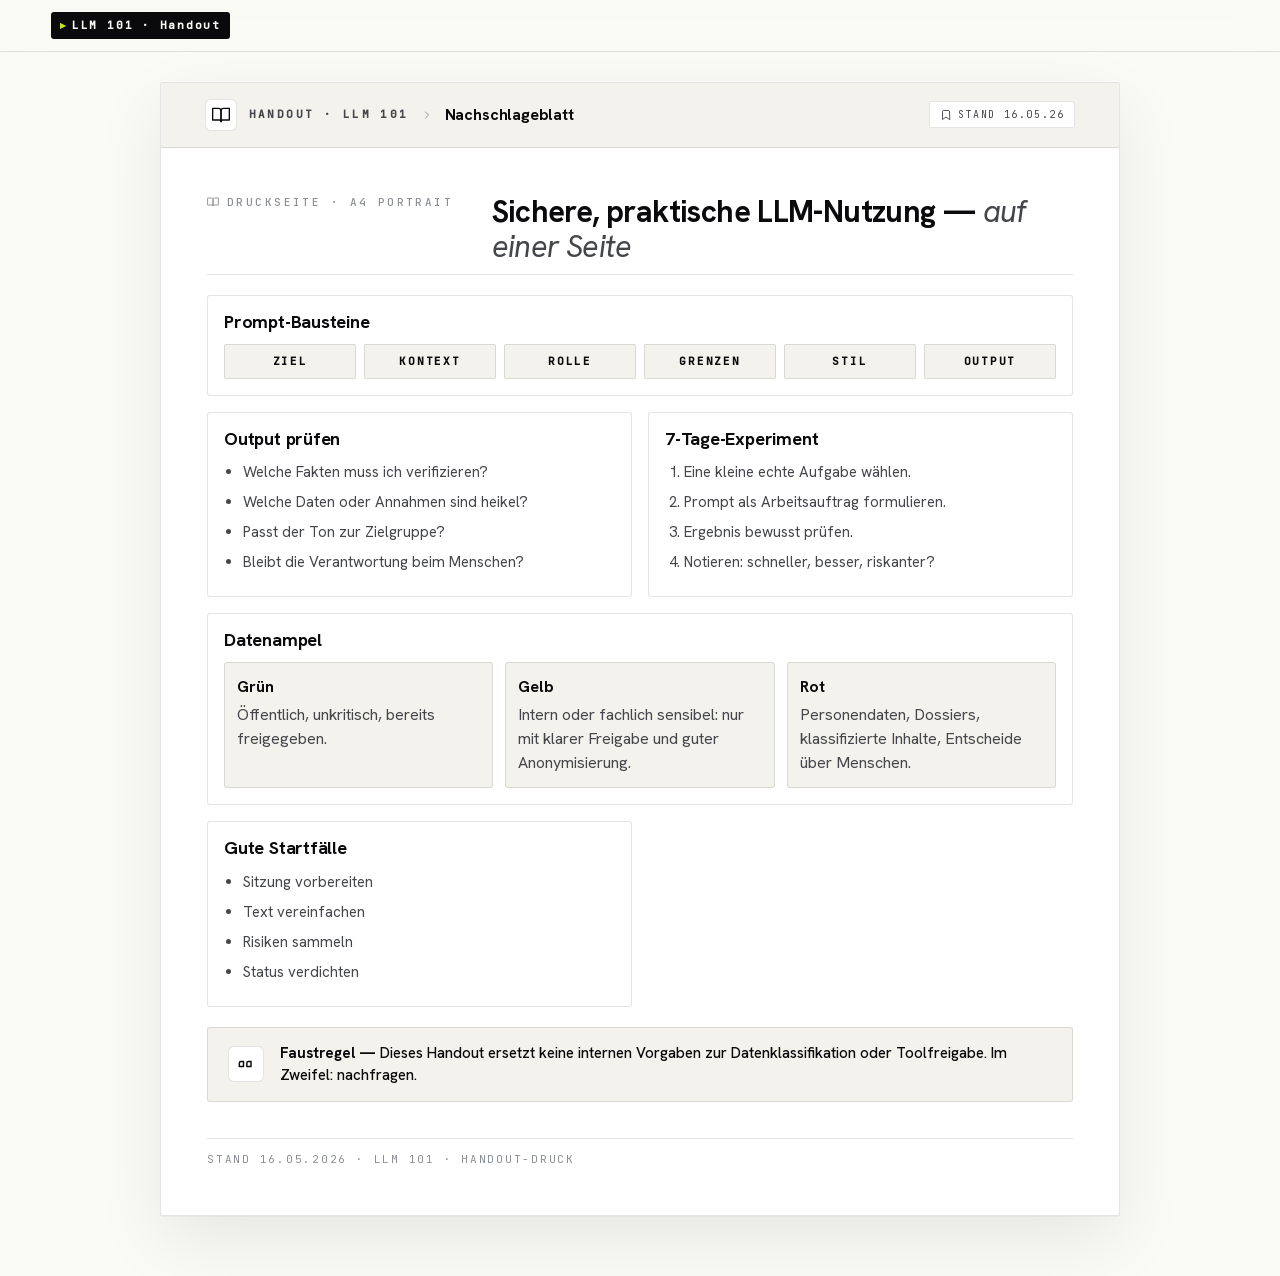
==== commit afb6187a: "Merge Paket H (Release) into redesign/codex-v2" ====
--- a/handout.html
+++ b/handout.html
@@ -89,9 +89,9 @@
     }
   </style>
 </head>
-<body data-layout="scroll">
+<body class="handout" data-layout="scroll">
   <header class="app-header">
-    <div class="app-brand-id app-title"><a href="index.html" style="color:inherit;text-decoration:none;">LLM 101 · Handout</a></div>
+    <div class="app-brand-id"><a href="index.html" style="color:inherit;text-decoration:none;">LLM 101 · Handout</a></div>
   </header>
   <main class="handout-shell">
 
--- a/app.css
+++ b/app.css
@@ -150,7 +150,7 @@
   margin-bottom: var(--space-1);
 }
 
-/* Icons */
+/* Icons (Legacy mask-image-Variante — bleibt für Bestands-Aufrufer aus lib/icons.js) */
 .icon {
   display: inline-flex;
   align-items: center;
@@ -161,71 +161,163 @@
 .icon svg { stroke: currentColor; stroke-width: 1.75; fill: none; width: 14px; height: 14px; }
 .icon-svg { width: 14px; height: 14px; stroke: currentColor; stroke-width: 1.75; fill: none; }
 
-/* App-Shell */
+/* Icon-Helper-Class .ic — siehe Spec §4.3 (Sprite-basiert, Codex-DNA) */
+.ic {
+  width: 16px;
+  height: 16px;
+  flex-shrink: 0;
+  stroke: currentColor;
+  fill: none;
+  stroke-width: 1.6;
+  stroke-linecap: round;
+  stroke-linejoin: round;
+  vertical-align: -3px;
+}
+.ic.sm { width: 12px; height: 12px; vertical-align: -2px; stroke-width: 1.8; }
+.ic.lg { width: 20px; height: 20px; vertical-align: -4px; }
+.ic.xl { width: 28px; height: 28px; vertical-align: -6px; stroke-width: 1.4; }
+
+/* ============================================================
+   App-Shell — Global Header (Spec §3.1)
+   ============================================================ */
 .app-header {
+  position: sticky;
+  top: 0;
+  z-index: 50;
   display: flex;
   justify-content: space-between;
   align-items: center;
-  padding: var(--space-4) var(--space-6);
+  gap: var(--space-4);
+  padding: 12px clamp(20px, 4vw, 56px);
   border-bottom: 1px solid var(--border);
-  background: var(--bg-base);
-}
-.app-title {
+  background: color-mix(in srgb, var(--bg-base) 90%, transparent);
+  backdrop-filter: blur(20px);
+  -webkit-backdrop-filter: blur(20px);
+}
+
+.app-brand {
+  display: flex;
+  align-items: center;
+  gap: var(--space-3);
+  font-family: var(--font-mono);
+  font-size: var(--fs-mono-label);
+  letter-spacing: 0.16em;
+  text-transform: uppercase;
+  color: var(--text-tertiary);
+}
+
+.app-brand-id {
   display: inline-flex;
   align-items: center;
-  min-height: 34px;
-  padding: 5px 11px;
-  margin-left: -11px;
-  border: 1px solid transparent;
-  border-radius: 999px;
-  color: var(--text-primary);
-  text-decoration: none;
-  font-weight: 700;
-  letter-spacing: 0.02em;
-  transition: border-color 0.15s ease, background 0.15s ease, color 0.15s ease;
-}
-.home-link::before {
-  content: "⌂";
+  padding: 5px 9px;
+  background: var(--text-primary);
+  color: var(--bg-base);
+  border-radius: 3px;
+  font-family: var(--font-mono);
+  font-size: var(--fs-mono-label);
+  font-weight: 600;
+  letter-spacing: 0.16em;
+}
+.app-brand-id::before {
+  content: "▸ ";
+  color: var(--accent);
+  margin-right: 4px;
+}
+
+.app-brand-meta {
+  font-family: var(--font-mono);
+  font-size: var(--fs-mono-label);
+  letter-spacing: 0.12em;
+  color: var(--text-tertiary);
+}
+
+/* Toolbar — Toggle-Gruppen */
+.app-toggles {
+  display: flex;
+  gap: var(--space-2);
+  align-items: center;
+  flex-wrap: nowrap;
+}
+
+.toggle-group {
   display: inline-flex;
   align-items: center;
-  justify-content: center;
-  width: 18px;
+  gap: 4px;
+}
+
+.toggle-divider {
+  display: inline-block;
+  width: 1px;
   height: 18px;
-  margin-right: 7px;
-  border-radius: 50%;
-  background: var(--accent-soft);
-  color: var(--accent);
-  font-size: 12px;
-  line-height: 1;
-}
-.home-link:hover,
-.home-link:focus-visible {
-  border-color: color-mix(in srgb, var(--accent) 42%, var(--border));
-  background: var(--accent-soft);
-  color: var(--accent-strong);
-  outline: none;
-}
-.home-link:focus-visible {
-  box-shadow: 0 0 0 2px color-mix(in srgb, var(--accent) 30%, transparent);
-}
-.app-toggles { display: flex; gap: var(--space-2); align-items: center; }
+  background: var(--border);
+  margin: 0 var(--space-2);
+}
+
 .toggle {
   font-family: var(--font-sans);
-  font-size: 11px;
+  font-size: 13px;
   font-weight: 500;
   color: var(--text-secondary);
-  padding: 4px 10px;
-  border-radius: var(--radius-sm);
+  padding: 6px 12px;
+  border-radius: var(--radius-lg);
   cursor: pointer;
   background: transparent;
-  border: none;
-}
-.toggle.active { color: var(--accent); background: var(--accent-soft); }
+  border: 1px solid transparent;
+  transition: color var(--duration-fast, 120ms) var(--ease-out, ease-out),
+              background var(--duration-fast, 120ms) var(--ease-out, ease-out),
+              border-color var(--duration-fast, 120ms) var(--ease-out, ease-out);
+}
+
+.toggle:hover {
+  color: var(--text-primary);
+  background: var(--bg-card);
+  border-color: var(--border);
+}
+
+/* Active-State: alle aktiven Toggles (boolean-toggles + generische .is-active) */
+.toggle[aria-pressed="true"],
+.toggle.is-active,
+.toggle.active {
+  background: var(--accent-soft);
+  border-color: color-mix(in srgb, var(--accent) 60%, transparent);
+  color: var(--text-primary);
+  font-weight: 600;
+}
+
+/* Theme-aware Active-States — die wirklich „selected"-Variante wird per CSS auf dem
+   <html data-theme="…"> Attribut bestimmt; das vermeidet, dass alle drei Theme-Buttons
+   gleichzeitig „aktiv" wirken, wenn der ModeManager nur einen aria-pressed-Wert hält. */
+[data-theme="light"] .toggle[data-mode="theme"][data-value="light"],
+[data-theme="dark"] .toggle[data-mode="theme"][data-value="dark"] {
+  background: var(--accent-soft);
+  border-color: color-mix(in srgb, var(--accent) 60%, transparent);
+  color: var(--text-primary);
+  font-weight: 600;
+}
+/* Auto: weder data-theme=light noch dark gesetzt → Auto-Button leuchtet */
+html:not([data-theme="light"]):not([data-theme="dark"]) .toggle[data-mode="theme"][data-value="auto"] {
+  background: var(--accent-soft);
+  border-color: color-mix(in srgb, var(--accent) 60%, transparent);
+  color: var(--text-primary);
+  font-weight: 600;
+}
+
+.toggle-icon {
+  padding: 6px 8px;
+}
+.toggle-icon .ic {
+  width: 15px;
+  height: 15px;
+  vertical-align: -2px;
+}
+
 .utility-toggle {
   border: 1px solid transparent;
 }
+
 .trainer-only { display: none !important; }
 body[data-trainer="on"] .trainer-only { display: inline-flex !important; }
+
 .path-status {
   font-size: 11px;
   color: var(--accent-strong);
@@ -234,32 +326,37 @@
   padding: 3px 9px;
 }
 
-/* Seitliche Lern- und Trainerpanels */
+/* ============================================================
+   Side-Panels — Lernpfad + Trainer (Spec §3.8)
+   ============================================================ */
 .side-panel {
   position: fixed;
   z-index: 50;
-  top: 76px;
-  right: var(--space-4);
-  bottom: var(--space-4);
-  width: min(430px, calc(100vw - 32px));
+  top: 0;
+  right: 0;
+  bottom: 0;
+  width: min(420px, 100%);
   display: flex;
   flex-direction: column;
-  background: color-mix(in srgb, var(--bg-base) 94%, transparent);
-  border: 1px solid var(--border);
-  border-radius: var(--radius-lg);
-  box-shadow: 0 20px 70px rgba(31, 26, 23, 0.18);
-  backdrop-filter: blur(18px);
-  transform: translateX(calc(100% + 28px));
-  opacity: 0;
+  background: var(--bg-card);
+  border-left: 1px solid var(--border);
+  box-shadow: -16px 0 60px rgba(0, 0, 0, 0.08);
+  transform: translateX(0);
+  opacity: 1;
+  pointer-events: auto;
+  transition: transform var(--duration-base, 200ms) var(--ease-out, ease-out);
+}
+.side-panel[aria-hidden="true"] {
+  transform: translateX(100%);
   pointer-events: none;
-  transition: transform 0.2s ease, opacity 0.2s ease;
 }
 body[data-trainer="on"] .side-panel.trainer-only {
   display: flex !important;
 }
+/* Legacy-Hook: einige Codepfade in app.js togglen .is-open zusätzlich zu aria-hidden.
+   Wir behandeln das hier als Synonym — aria-hidden bleibt führend. */
 .side-panel.is-open {
   transform: translateX(0);
-  opacity: 1;
   pointer-events: auto;
 }
 .side-panel-header {
@@ -322,10 +419,14 @@
   padding: 5px 10px;
 }
 .chapter-progress {
+  position: fixed;
+  left: 50%;
+  bottom: 18px;
+  z-index: 35;
   display: grid;
-  grid-template-columns: repeat(7, minmax(22px, 1fr));
+  grid-template-columns: repeat(7, 32px);
   gap: 6px;
-  width: min(100%, 360px);
+  transform: translateX(-50%);
   pointer-events: none;
 }
 .chapter-progress span {
@@ -364,30 +465,6 @@
 .path-grid {
   display: grid;
   gap: var(--space-3);
-}
-.path-management {
-  display: grid;
-  gap: var(--space-3);
-  border: 1px solid color-mix(in srgb, var(--accent) 30%, var(--border));
-  border-radius: var(--radius-lg);
-  background: var(--accent-soft);
-  padding: var(--space-4);
-  margin-bottom: var(--space-3);
-}
-.path-management h3 {
-  margin-bottom: 2px;
-}
-.path-management-actions {
-  display: flex;
-  flex-wrap: wrap;
-  gap: var(--space-2);
-}
-.danger-action {
-  color: var(--accent-strong);
-}
-.danger-action:hover {
-  border-color: var(--accent);
-  background: var(--bg-card);
 }
 .path-card {
   border: 1px solid var(--border);
@@ -512,9 +589,9 @@
     flex-wrap: wrap;
   }
 
-  .app-title {
+  .app-brand,
+  .app-brand-id {
     width: auto;
-    margin-left: -8px;
   }
 
   .app-toggles {
@@ -527,19 +604,39 @@
     padding: 5px 9px;
   }
 
-  .side-panel {
-    top: 116px;
-  }
-
   .update-banner {
     top: 124px;
     width: calc(100% - 32px);
     justify-content: space-between;
   }
 
+  .chapter-progress {
+    grid-template-columns: repeat(7, 22px);
+    bottom: 12px;
+  }
+
   h1 { font-size: 42px; }
   h2 { font-size: 31px; }
   h3 { font-size: 22px; }
+}
+
+/* Mobile-Toolbar-Wrap — Spec §3.1 (< 720px) */
+@media (max-width: 720px) {
+  .app-header {
+    flex-wrap: wrap;
+    padding: 10px var(--space-4);
+  }
+  .app-brand { width: 100%; }
+  .app-toggles {
+    width: 100%;
+    flex-wrap: wrap;
+    gap: 4px;
+    overflow-x: visible;
+  }
+  .toggle-divider { display: none; }
+  .toggle-group {
+    flex-wrap: wrap;
+  }
 }
 
 @media (max-width: 700px) {
@@ -577,9 +674,11 @@
   }
 
   .side-panel {
-    inset: auto var(--space-3) var(--space-3) var(--space-3);
-    top: 128px;
-    width: auto;
+    width: 100%;
+  }
+
+  .chapter-progress {
+    display: none;
   }
 
   .path-card-top,
--- a/print.css
+++ b/print.css
@@ -95,9 +95,8 @@
   }
 
   /* ------------------------------------------------------------
-     Slide-Frame (Codex). Funktioniert mit und ohne
-     `.slide-inner`-Wrapper (D2 hat ihn entfernt; D1/D3 ggf.
-     noch da; siehe Anhang D.4 der Spec).
+     Slide-Frame (Codex). `.slide-inner`-Wrapper ist im Codex-Refactor
+     komplett entfallen (Anhang D.4); siehe Cleanup in Paket H.
      ------------------------------------------------------------ */
   .slide,
   .slide.codex {
@@ -136,19 +135,6 @@
     page-break-after: auto;
   }
 
-  /* Toleranter Wrapper-Fallback: falls `.slide-inner` (legacy)
-     noch da ist, soll er nicht das Layout brechen. */
-  .slide-inner {
-    display: block !important;
-    width: 100% !important;
-    max-width: none !important;
-    height: auto !important;
-    max-height: none !important;
-    margin: 0 !important;
-    padding: 0 !important;
-    overflow: visible !important;
-  }
-
   /* ------------------------------------------------------------
      Slide-Frame Parts (Codex Head/Body/Foot).
      ------------------------------------------------------------ */
@@ -310,11 +296,11 @@
 
   /* ------------------------------------------------------------
      Handout-spezifisches Layout: portrait, 1 Folie pro Seite.
-     handout.html hat KEIN `data-layout` am body. Wir nutzen das
-     als Discriminator: alles unter `.sheet` (Handout-Container)
-     bekommt portrait-freundliche Regeln.
-     ------------------------------------------------------------ */
-  body:not([data-layout]) .sheet,
+     handout.html trägt `<body class="handout">` (Konvention seit
+     Paket F+G Konsolidierung). Alles unter `.sheet` (Handout-
+     Container) bekommt portrait-freundliche Regeln.
+     ------------------------------------------------------------ */
+  body.handout .sheet,
   .handout-page {
     page: handout;
     max-width: none !important;
@@ -322,14 +308,14 @@
     margin: 0 !important;
   }
 
-  body:not([data-layout]) .sheet-card,
+  body.handout .sheet-card,
   .handout-page .sheet-card {
     break-inside: avoid;
     background: var(--bg-card, #ffffff) !important;
     border: 1px solid var(--border, #0a0a0c1c) !important;
   }
 
-  body:not([data-layout]) .sheet-head,
+  body.handout .sheet-head,
   .handout-page .sheet-head {
     border-bottom: 2px solid var(--accent, #c5e818) !important;
     print-color-adjust: exact !important;
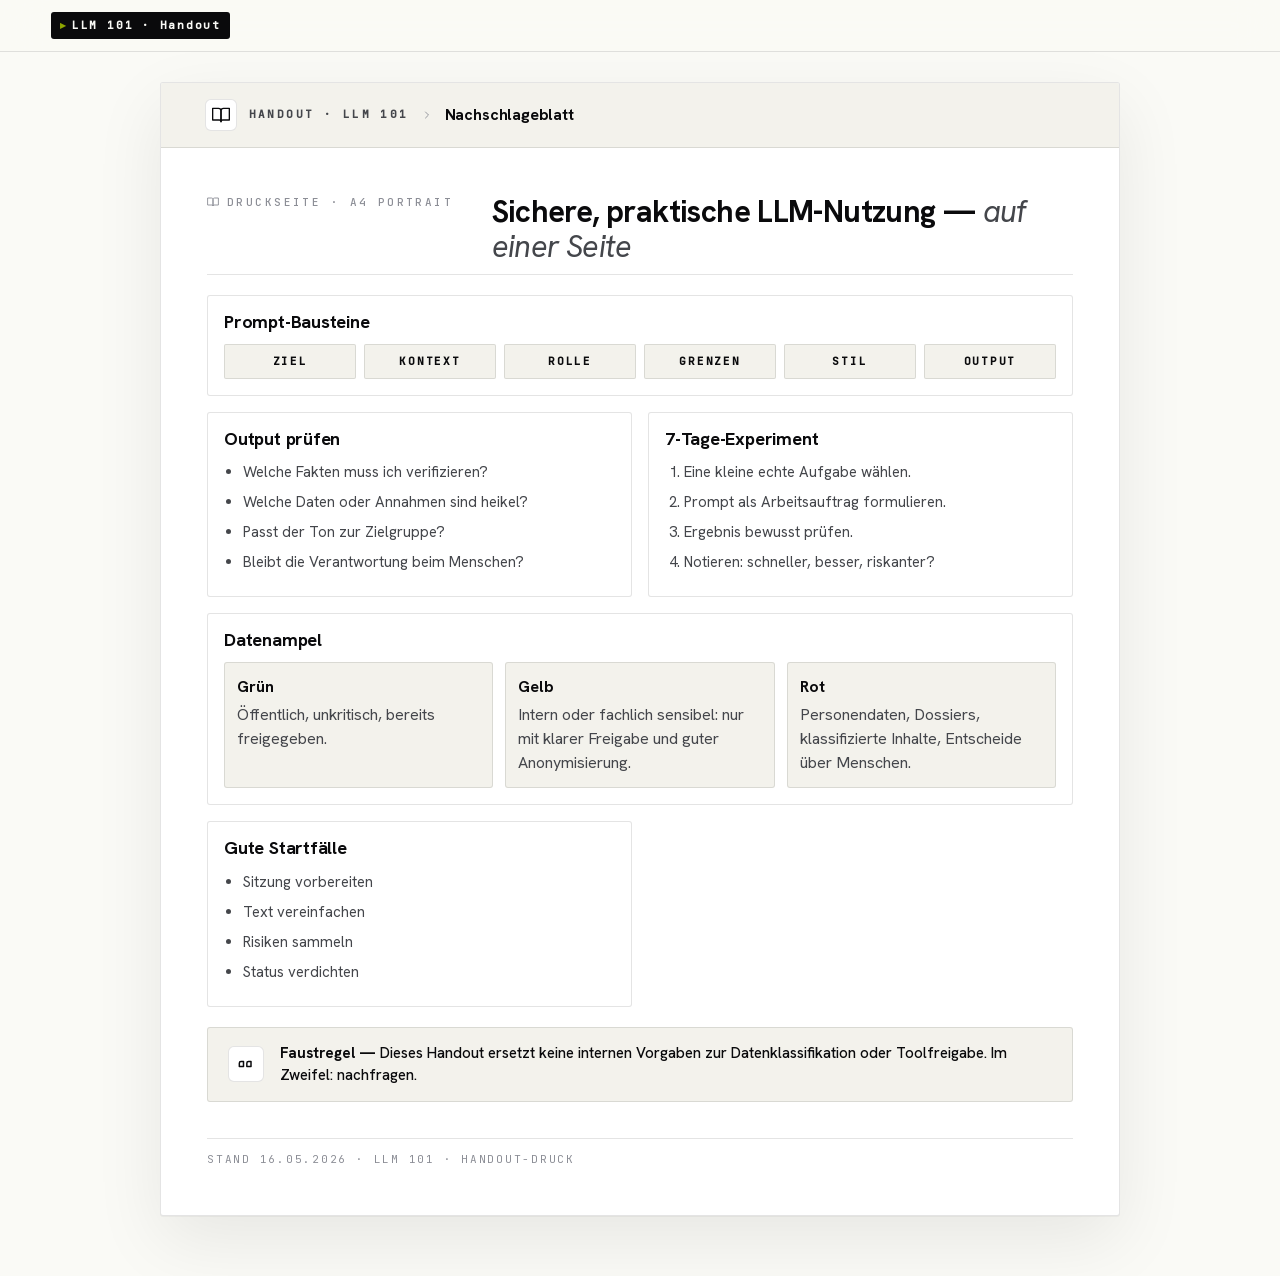
==== commit 86029fe8: "fix: address codex v2 review batch 1" ====
--- a/handout.html
+++ b/handout.html
@@ -6,10 +6,10 @@
   <meta name="theme-color" content="#c5e818">
   <title>LLM 101 — Handout</title>
   <link rel="icon" href="assets/icon.svg" type="image/svg+xml">
-  <link rel="stylesheet" href="tokens.css?v=2026-05-16ab">
-  <link rel="stylesheet" href="app.css?v=2026-05-16ab">
-  <link rel="stylesheet" href="presentation.css?v=2026-05-16ab">
-  <link rel="stylesheet" href="print.css?v=2026-05-16ab" media="print">
+  <link rel="stylesheet" href="tokens.css?v=2026-05-18-codex-v2k">
+  <link rel="stylesheet" href="app.css?v=2026-05-18-codex-v2k">
+  <link rel="stylesheet" href="presentation.css?v=2026-05-18-codex-v2k">
+  <link rel="stylesheet" href="print.css?v=2026-05-18-codex-v2k" media="print">
   <style>
     body { background: var(--bg-base); color: var(--text-primary); }
     .handout-shell { max-width: 1040px; margin: 0 auto; padding: var(--space-6) var(--space-5); }
@@ -169,7 +169,7 @@
 
   </main>
   <script type="module">
-    import { initSprite } from './lib/icons-sprite.js?v=2026-05-16ab';
+    import { initSprite } from './lib/icons-sprite.js?v=2026-05-18-codex-v2k';
     initSprite();
   </script>
 </body>
--- a/tokens.css
+++ b/tokens.css
@@ -157,9 +157,10 @@
   --text-primary: #0a0a0c;
   --text-secondary: #44464b;
   --text-tertiary: #8c8e96;
-  --accent: #c5e818;            /* Acid-Lime (war Clay #cc785c) */
-  --accent-soft: #d4f52640;
-  --accent-strong: #758c00;     /* Acid-Deep für Text auf hell */
+  --accent: #8ea500;            /* Acid-Lime, abgedunkelt für Text auf Weiss */
+  --accent-soft: #d4f52638;
+  --accent-strong: #526300;     /* Acid-Deep für Text auf hell */
+  --text-on-accent: #111400;
   --cobalt: #1f3df0;
   --cobalt-soft: #1f3df012;
   --crimson: #c4304a;
@@ -181,7 +182,7 @@
   --fs-mono-label: 11px;
   --fs-mono-tiny: 10px;
 
-  /* === Maße === */
+  /* === Masse === */
   /* Radius (Spec §2.4) — Codex-DNA verlangt zurückhaltendere Radien. */
   --radius-sm: 2px;
   --radius-md: 3px;
@@ -221,6 +222,7 @@
   --accent: #d4f526;
   --accent-soft: #d4f5263a;
   --accent-strong: #b8d800;
+  --text-on-accent: #111400;
   --cobalt: #7f95ff;
   --cobalt-soft: #7f95ff18;
   --crimson: #e8627c;
@@ -248,6 +250,7 @@
     --accent: #d4f526;
     --accent-soft: #d4f5263a;
     --accent-strong: #b8d800;
+    --text-on-accent: #111400;
     --cobalt: #7f95ff;
     --cobalt-soft: #7f95ff18;
     --crimson: #e8627c;
--- a/app.css
+++ b/app.css
@@ -100,9 +100,12 @@
 .btn.btn-primary {
   background: var(--accent);
   border-color: var(--accent);
-  color: #fff;
-}
-.btn.btn-primary:hover { background: var(--accent-strong); }
+  color: var(--text-on-accent);
+}
+.btn.btn-primary:hover {
+  background: color-mix(in srgb, var(--accent) 82%, var(--text-primary));
+  color: var(--text-on-accent);
+}
 .btn.btn-ghost { background: transparent; border-color: transparent; color: var(--text-secondary); }
 
 /* Focus-States — Tastatur-Accessibility */
@@ -134,7 +137,7 @@
   font-size: 10px;
   padding: 3px 9px;
   background: var(--accent);
-  color: #fff;
+  color: var(--text-on-accent);
   border: none;
   border-radius: var(--radius-sm);
   cursor: pointer;
@@ -549,9 +552,14 @@
 .path-station.is-done {
   background: var(--bg-tint);
 }
+.path-management {
+  display: grid;
+  gap: var(--space-2);
+  margin-top: var(--space-3);
+}
 .panel-reset {
-  margin-top: var(--space-3);
   padding-left: 0;
+  justify-content: flex-start;
 }
 .trainer-variant-switch {
   display: flex;
@@ -636,6 +644,58 @@
   .toggle-divider { display: none; }
   .toggle-group {
     flex-wrap: wrap;
+  }
+}
+
+@media (max-width: 820px) {
+  body[data-layout="slide"] .app-header {
+    align-items: center;
+    flex-wrap: nowrap;
+    gap: 8px;
+    padding: 8px 10px;
+  }
+
+  body[data-layout="slide"] .app-brand {
+    width: auto;
+    flex: 0 0 auto;
+  }
+
+  body[data-layout="slide"] .app-brand-id {
+    padding: 4px 7px;
+    font-size: 10px;
+    letter-spacing: 0.13em;
+  }
+
+  body[data-layout="slide"] .app-toggles {
+    flex: 1 1 auto;
+    min-width: 0;
+    width: auto;
+    flex-wrap: nowrap;
+    gap: 4px;
+    overflow-x: auto;
+    overflow-y: hidden;
+    scrollbar-width: none;
+    -webkit-overflow-scrolling: touch;
+  }
+
+  body[data-layout="slide"] .app-toggles::-webkit-scrollbar {
+    display: none;
+  }
+
+  body[data-layout="slide"] .toggle-group {
+    flex: 0 0 auto;
+    flex-wrap: nowrap;
+  }
+
+  body[data-layout="slide"] .toggle {
+    padding: 4px 8px;
+    border-radius: 8px;
+    font-size: 12px;
+    white-space: nowrap;
+  }
+
+  body[data-layout="slide"] .toggle-icon {
+    padding: 4px 7px;
   }
 }
 
--- a/presentation.css
+++ b/presentation.css
@@ -3,15 +3,18 @@
 .app-main {
   display: grid;
   grid-template-rows: 1fr auto;
-  height: calc(100vh - 60px);
+  height: calc(var(--app-viewport-height, 100vh) - var(--app-header-height, 60px));
 }
 @supports (height: 100svh) {
   .app-main {
-    height: calc(100svh - 60px);
+    height: calc(var(--app-viewport-height, 100svh) - var(--app-header-height, 60px));
   }
 }
 
 /* SLIDE-MODUS */
+body[data-layout="slide"] {
+  overflow: hidden;
+}
 body[data-layout="slide"] .app-toc { display: none; }
 body[data-layout="slide"] .app-deck {
   overflow: hidden;
@@ -41,19 +44,22 @@
 
 /* SCROLL-MODUS */
 body[data-layout="scroll"] .app-main {
-  grid-template-columns: 220px 1fr;
+  grid-template-columns: minmax(0, 1fr) 260px;
   grid-template-rows: 1fr;
+  grid-template-areas: "deck toc";
 }
 body[data-layout="scroll"] .app-toc {
+  grid-area: toc;
   display: block;
   position: sticky;
   top: 0;
   padding: var(--space-5);
-  border-right: 1px solid var(--border);
+  border-left: 1px solid var(--border);
   overflow-y: auto;
-  height: calc(100vh - 60px);
+  height: calc(100vh - var(--app-header-height, 60px));
 }
 body[data-layout="scroll"] .app-deck {
+  grid-area: deck;
   overflow-y: auto;
   padding: var(--space-5) var(--space-7);
   scroll-behavior: smooth;
@@ -76,6 +82,9 @@
   padding: var(--space-3);
   border-top: 1px solid var(--border);
 }
+body[data-layout="slide"] .app-controls {
+  display: none;
+}
 .slide-counter { font-size: 12px; color: var(--text-tertiary); }
 
 /* TOC */
@@ -94,6 +103,117 @@
 .app-toc a.is-current {
   color: var(--accent);
   border-left-color: var(--accent);
+}
+
+/* QUICK NAV — Slide-Counter als Inhaltsverzeichnis */
+.quick-nav-popover[aria-hidden="true"] {
+  display: none;
+}
+
+.quick-nav-popover {
+  position: fixed;
+  inset: 0;
+  z-index: 90;
+  pointer-events: auto;
+}
+
+.quick-nav-card {
+  position: absolute;
+  left: 50%;
+  bottom: calc(76px + env(safe-area-inset-bottom));
+  transform: translateX(-50%);
+  width: min(560px, calc(100vw - 32px));
+  max-height: min(68vh, 540px);
+  overflow: hidden;
+  background: var(--bg-card);
+  border: 1px solid var(--border);
+  border-radius: var(--radius-lg);
+  box-shadow: var(--shadow-page);
+  pointer-events: auto;
+}
+
+.quick-nav-head {
+  display: flex;
+  align-items: center;
+  justify-content: space-between;
+  gap: var(--space-3);
+  padding: 14px 16px;
+  border-bottom: 1px solid var(--border-soft);
+  font-family: var(--font-mono);
+  font-size: var(--fs-mono-label);
+  font-weight: 700;
+  letter-spacing: 0.22em;
+  text-transform: uppercase;
+}
+
+.quick-nav-close {
+  width: 34px;
+  height: 34px;
+  border: 1px solid var(--border);
+  border-radius: var(--radius-md);
+  background: var(--bg-base);
+  color: var(--text-secondary);
+  font: inherit;
+  line-height: 1;
+  cursor: pointer;
+}
+
+.quick-nav-close:hover,
+.quick-nav-close:focus-visible {
+  color: var(--text-primary);
+  border-color: var(--accent);
+}
+
+.quick-nav-list {
+  max-height: calc(min(68vh, 540px) - 64px);
+  overflow-y: auto;
+  padding: 8px;
+}
+
+.quick-nav-item {
+  width: 100%;
+  display: grid;
+  grid-template-columns: 46px minmax(0, 1fr);
+  align-items: center;
+  gap: 10px;
+  padding: 10px 12px;
+  border: 1px solid transparent;
+  border-radius: var(--radius-md);
+  background: transparent;
+  color: var(--text-secondary);
+  text-align: left;
+  cursor: pointer;
+}
+
+.quick-nav-item span {
+  font-family: var(--font-mono);
+  font-size: var(--fs-mono-tiny);
+  letter-spacing: 0.14em;
+  color: var(--text-tertiary);
+}
+
+.quick-nav-item b {
+  min-width: 0;
+  color: inherit;
+  font-size: 15px;
+  font-weight: 600;
+  letter-spacing: 0;
+  white-space: nowrap;
+  overflow: hidden;
+  text-overflow: ellipsis;
+}
+
+.quick-nav-item:hover,
+.quick-nav-item:focus-visible {
+  color: var(--text-primary);
+  background: var(--bg-tint);
+  outline: none;
+}
+
+.quick-nav-item.is-current {
+  color: var(--text-primary);
+  border-color: color-mix(in srgb, var(--accent) 42%, var(--border));
+  background: var(--accent-soft);
 }
 
 .toggle-divider {
@@ -189,6 +309,33 @@
   margin: var(--space-1) 0;
   font-style: italic;
   letter-spacing: 0.3px;
+}
+
+body[data-layout="slide"] [data-slide-id="einstieg-3"] .ladder-list {
+  display: grid;
+  grid-template-columns: repeat(2, minmax(0, 1fr));
+  gap: 6px 18px;
+}
+
+body[data-layout="slide"] [data-slide-id="einstieg-3"] .ladder-item {
+  grid-template-columns: 28px 58px 1fr;
+  gap: 8px;
+  padding: 6px 0;
+}
+
+body[data-layout="slide"] [data-slide-id="einstieg-3"] .ladder-divider {
+  grid-column: 1 / -1;
+  margin: 0;
+}
+
+body[data-layout="slide"] [data-slide-id="einstieg-3"] .ladder-icon {
+  width: 26px;
+  height: 26px;
+}
+
+body[data-layout="slide"] [data-slide-id="einstieg-3"] .ladder-desc {
+  font-size: 13px;
+  line-height: 1.32;
 }
 
 /* Agenda (Folie einstieg-4) */
@@ -488,9 +635,17 @@
 }
 .settings-card-icon svg { width: 18px; height: 18px; }
 .settings-card h4 {
+  display: flex;
+  align-items: center;
+  gap: var(--space-2);
   font-size: 16px;
   font-weight: 600;
   margin-bottom: 6px;
+}
+.settings-card h4 .settings-card-icon {
+  width: 28px;
+  height: 28px;
+  margin-bottom: 0;
 }
 .settings-card p {
   font-size: 15px;
@@ -765,6 +920,84 @@
 .uc-steps strong { font-weight: 600; display: block; margin-bottom: 2px; font-size: 13px; }
 .uc-steps li > span { display: block; }
 
+body[data-layout="slide"] [data-slide-id="usecase-1"] .uc-section-label,
+body[data-layout="slide"] [data-slide-id="usecase-2"] .uc-section-label,
+body[data-layout="slide"] [data-slide-id="usecase-3"] .uc-section-label {
+  margin: 10px 0 6px;
+}
+
+body[data-layout="slide"] [data-slide-id="usecase-1"] .uc-chat,
+body[data-layout="slide"] [data-slide-id="usecase-2"] .uc-chat,
+body[data-layout="slide"] [data-slide-id="usecase-3"] .uc-chat {
+  display: grid;
+  grid-template-columns: repeat(2, minmax(0, 1fr));
+  gap: 8px;
+  padding: var(--space-3);
+  position: relative;
+}
+
+body[data-layout="slide"] [data-slide-id="usecase-1"] .uc-bubble,
+body[data-layout="slide"] [data-slide-id="usecase-2"] .uc-bubble,
+body[data-layout="slide"] [data-slide-id="usecase-3"] .uc-bubble {
+  max-width: none;
+  align-self: stretch;
+  padding: 10px 12px;
+  font-size: 15px;
+  line-height: 1.38;
+  position: relative;
+}
+
+body[data-layout="slide"] [data-slide-id="usecase-1"] .uc-bubble::before,
+body[data-layout="slide"] [data-slide-id="usecase-2"] .uc-bubble::before,
+body[data-layout="slide"] [data-slide-id="usecase-3"] .uc-bubble::before {
+  display: block;
+  margin-bottom: 3px;
+  font-family: var(--font-mono);
+  font-size: 9px;
+  font-weight: 800;
+  letter-spacing: 0.16em;
+  text-transform: uppercase;
+  color: var(--text-tertiary);
+}
+
+body[data-layout="slide"] .uc-bubble.user::before { content: "Input"; }
+body[data-layout="slide"] .uc-bubble.ai::before { content: "LLM-Output"; }
+
+body[data-layout="slide"] .uc-bubble.user {
+  border-right: 3px solid var(--cobalt);
+}
+
+body[data-layout="slide"] .uc-bubble.ai {
+  border-left: 3px solid var(--accent);
+}
+
+body[data-layout="slide"] [data-slide-id="usecase-1"] .uc-prompts,
+body[data-layout="slide"] [data-slide-id="usecase-2"] .uc-prompts,
+body[data-layout="slide"] [data-slide-id="usecase-3"] .uc-prompts {
+  grid-template-columns: repeat(4, minmax(0, 1fr));
+}
+
+body[data-layout="slide"] [data-slide-id="usecase-1"] .uc-prompt-btn,
+body[data-layout="slide"] [data-slide-id="usecase-2"] .uc-prompt-btn,
+body[data-layout="slide"] [data-slide-id="usecase-3"] .uc-prompt-btn {
+  padding: 9px 10px;
+  font-size: 14px;
+  line-height: 1.3;
+}
+
+body[data-layout="slide"] [data-slide-id="usecase-1"] .uc-steps,
+body[data-layout="slide"] [data-slide-id="usecase-2"] .uc-steps,
+body[data-layout="slide"] [data-slide-id="usecase-3"] .uc-steps {
+  gap: 8px;
+  margin-top: 8px;
+}
+
+body[data-layout="slide"] [data-slide-id="usecase-1"] .uc-steps li,
+body[data-layout="slide"] [data-slide-id="usecase-2"] .uc-steps li,
+body[data-layout="slide"] [data-slide-id="usecase-3"] .uc-steps li {
+  padding: 9px 10px;
+}
+
 /* Prompt wird Produkt */
 .prompt-product {
   margin-top: var(--space-5);
@@ -777,7 +1010,8 @@
 .pp-mode.active {
   background: var(--accent);
   border-color: var(--accent);
-  color: #fff;
+  color: var(--text-on-accent);
+  font-weight: 700;
 }
 .pp-grid {
   display: grid;
@@ -864,7 +1098,128 @@
 }
 .pp-product-note strong { color: var(--text-primary); }
 
-/* Context Window X-Ray */
+/* Context Rot */
+.context-rot {
+  display: grid;
+  grid-template-columns: minmax(0, 1.25fr) minmax(300px, 0.75fr);
+  gap: var(--space-4);
+  align-items: stretch;
+  margin-top: var(--space-3);
+}
+
+.rot-chart,
+.rot-explain article {
+  background: var(--bg-tint);
+  border: 1px solid var(--border);
+  border-radius: var(--radius-lg);
+}
+
+.rot-chart {
+  position: relative;
+  min-height: 390px;
+  padding: var(--space-4);
+}
+
+.rot-chart svg {
+  width: 100%;
+  height: 100%;
+  min-height: 300px;
+  overflow: visible;
+}
+
+.rot-axis {
+  position: absolute;
+  font-family: var(--font-mono);
+  font-size: var(--fs-mono-tiny);
+  font-weight: 700;
+  letter-spacing: 0.16em;
+  text-transform: uppercase;
+  color: var(--text-tertiary);
+}
+.rot-axis.y { top: 18px; left: 18px; }
+.rot-axis.x { right: 24px; bottom: 18px; }
+.rot-grid-line {
+  stroke: var(--border);
+  stroke-width: 2;
+}
+.rot-curve {
+  fill: none;
+  stroke-width: 8;
+  stroke-linecap: round;
+}
+.rot-curve-clean { stroke: url(#rotClean); }
+.rot-curve-noisy {
+  stroke: var(--crimson);
+  stroke-dasharray: 12 12;
+  opacity: 0.9;
+}
+.rot-band rect {
+  fill: color-mix(in srgb, var(--crimson) 10%, transparent);
+  stroke: color-mix(in srgb, var(--crimson) 40%, transparent);
+}
+.rot-band text {
+  fill: var(--crimson);
+  font-family: var(--font-mono);
+  font-size: 13px;
+  font-weight: 800;
+  letter-spacing: 0.12em;
+  text-transform: uppercase;
+}
+.rot-dot { stroke: var(--bg-card); stroke-width: 3; }
+.rot-dot.clean { fill: var(--accent); }
+.rot-dot.noisy { fill: var(--crimson); }
+.rot-legend {
+  display: flex;
+  flex-wrap: wrap;
+  gap: var(--space-3);
+  margin-top: var(--space-2);
+  color: var(--text-secondary);
+  font-size: 14px;
+}
+.rot-legend span {
+  display: inline-flex;
+  align-items: center;
+  gap: 8px;
+}
+.rot-legend i {
+  width: 20px;
+  height: 4px;
+  border-radius: 99px;
+}
+.rot-legend i.clean { background: var(--accent); }
+.rot-legend i.noisy { background: var(--crimson); }
+
+.rot-explain {
+  display: grid;
+  gap: var(--space-3);
+}
+.rot-explain article {
+  display: grid;
+  grid-template-columns: 34px 1fr;
+  column-gap: var(--space-3);
+  padding: var(--space-4);
+}
+.rot-explain article span {
+  grid-row: 1 / span 2;
+  display: inline-grid;
+  place-items: center;
+  width: 32px;
+  height: 32px;
+  border-radius: var(--radius-md);
+  background: var(--accent-soft);
+  color: var(--accent-strong);
+  font-weight: 800;
+}
+.rot-explain strong {
+  font-size: 18px;
+}
+.rot-explain p {
+  margin: 4px 0 0;
+  color: var(--text-secondary);
+  font-size: 15px;
+  line-height: 1.45;
+}
+
 .context-xray {
   margin-top: var(--space-5);
 }
@@ -876,7 +1231,8 @@
 .xray-mode.active {
   background: var(--accent);
   border-color: var(--accent);
-  color: #fff;
+  color: var(--text-on-accent);
+  font-weight: 700;
 }
 .xray-grid {
   display: grid;
@@ -972,7 +1328,7 @@
 }
 .xray-message.is-muted .xray-state {
   background: rgba(220, 150, 40, 0.14);
-  color: #9a5b00;
+  color: #6b3d00;
 }
 .xray-message.is-lost {
   opacity: 0.48;
@@ -981,7 +1337,7 @@
 }
 .xray-message.is-lost .xray-state {
   background: rgba(210, 70, 70, 0.12);
-  color: #9b2f2f;
+  color: #7a1f1f;
 }
 .xray-message.is-noise {
   border-left-color: rgba(210, 70, 70, 0.8);
@@ -991,7 +1347,16 @@
 }
 .xray-message.is-noise .xray-state {
   background: rgba(210, 70, 70, 0.14);
-  color: #9b2f2f;
+  color: #7a1f1f;
+}
+
+:root[data-theme="dark"] .xray-message.is-muted .xray-state {
+  color: #ffd18b;
+}
+
+:root[data-theme="dark"] .xray-message.is-lost .xray-state,
+:root[data-theme="dark"] .xray-message.is-noise .xray-state {
+  color: #ffb0b0;
 }
 .xray-window {
   position: relative;
@@ -1096,6 +1461,46 @@
   line-height: 1.5;
 }
 
+body[data-layout="slide"] [data-slide-id="usecase-5"] .pull-quote {
+  display: none;
+}
+
+body[data-layout="slide"] [data-slide-id="usecase-5"] .context-xray {
+  margin-top: var(--space-2);
+}
+
+body[data-layout="slide"] [data-slide-id="usecase-5"] .xray-controls {
+  margin-bottom: var(--space-2);
+}
+
+body[data-layout="slide"] [data-slide-id="usecase-5"] .xray-grid {
+  gap: var(--space-3);
+}
+
+body[data-layout="slide"] [data-slide-id="usecase-5"] .xray-card {
+  padding: var(--space-3);
+}
+
+body[data-layout="slide"] [data-slide-id="usecase-5"] .xray-stack {
+  gap: 8px;
+}
+
+body[data-layout="slide"] [data-slide-id="usecase-5"] .xray-message {
+  min-height: 0;
+  padding: 10px;
+}
+
+body[data-layout="slide"] [data-slide-id="usecase-5"] .xray-window {
+  min-height: 212px;
+  padding: var(--space-3);
+}
+
+body[data-layout="slide"] [data-slide-id="usecase-5"] .xray-result {
+  margin-top: var(--space-2);
+  padding: 10px;
+  line-height: 1.4;
+}
+
 /* Output-Qualitätscheck */
 .quality-station {
   margin-top: var(--space-4);
@@ -1356,7 +1761,7 @@
   margin-bottom: var(--space-4);
   border-radius: 50%;
   background: var(--accent);
-  color: #fff;
+  color: var(--text-on-accent);
   font-weight: 800;
 }
 .transfer-card h3 {
@@ -1460,7 +1865,7 @@
 .repo-header {
   display: inline-block;
   background: var(--success);
-  color: #fff;
+  color: #082016;
   font-size: 11px;
   font-weight: 600;
   padding: 4px 10px;
@@ -1664,12 +2069,16 @@
 /* Step-by-Step Reveal — nur im Slide-Modus */
 body[data-layout="slide"] .slide[data-stepped] [data-step] {
   opacity: 0;
+  visibility: hidden;
   transform: translateY(10px);
+  pointer-events: none;
   transition: opacity 0.35s ease, transform 0.35s ease;
 }
 body[data-layout="slide"] .slide[data-stepped] [data-step].is-revealed {
   opacity: 1;
+  visibility: visible;
   transform: translateY(0);
+  pointer-events: auto;
 }
 /* Lesen-Modus: alles sofort sichtbar */
 body[data-layout="scroll"] [data-step] {
@@ -1805,6 +2214,56 @@
   font-size: 13px;
   color: var(--text-secondary);
   line-height: 1.5;
+}
+
+body[data-layout="slide"] [data-slide-id="next-2"] .lead {
+  margin-bottom: 0;
+}
+
+body[data-layout="slide"] [data-slide-id="next-2"] .git-flow {
+  margin: var(--space-3) 0;
+  padding: var(--space-3);
+}
+
+body[data-layout="slide"] [data-slide-id="next-2"] .git-flow-svg {
+  max-height: 220px;
+}
+
+body[data-layout="slide"] [data-slide-id="next-2"] .git-glossary {
+  gap: 8px;
+  margin-top: var(--space-3);
+}
+
+body[data-layout="slide"] [data-slide-id="next-2"] .git-glossary .git-term {
+  padding: 10px 12px;
+}
+
+body[data-layout="slide"] [data-slide-id="next-2"] .git-term-desc {
+  font-size: 13px;
+  line-height: 1.35;
+}
+
+.github-xray-asset {
+  display: block;
+  width: 100%;
+  max-width: 1120px;
+  margin: 0 auto;
+}
+.github-xray-asset img {
+  display: block;
+  width: 100%;
+  height: auto;
+  max-height: min(64vh, 650px);
+  object-fit: contain;
+  border-radius: var(--radius-lg);
+}
+[data-theme="dark"] .github-xray-asset img {
+  content: url("assets/github-xray-dark.png");
+}
+@media (prefers-color-scheme: dark) {
+  :root:not([data-theme="light"]) .github-xray-asset img {
+    content: url("assets/github-xray-dark.png");
+  }
 }
 
 /* --- Folie 22 — Plattform-Grid --- */
@@ -2245,6 +2704,16 @@
   margin-bottom: var(--space-3);
   line-height: 1.5;
 }
+.ex-field-label {
+  display: inline-flex;
+  margin: var(--space-3) 0 var(--space-2);
+  font-family: var(--font-mono);
+  font-size: var(--fs-mono-label);
+  font-weight: 700;
+  letter-spacing: 0.16em;
+  text-transform: uppercase;
+  color: var(--accent-strong);
+}
 .ex-textarea {
   width: 100%;
   min-height: 80px;
@@ -2498,7 +2967,7 @@
 
 @media (max-width: 900px) {
   .app-main {
-    height: calc(100vh - 96px);
+    height: calc(var(--app-viewport-height, 100vh) - var(--app-header-height, 96px));
   }
 
   body[data-layout="scroll"] .app-main {
@@ -2569,7 +3038,7 @@
 
 @media (max-width: 700px) {
   .app-main {
-    height: calc(100vh - 118px);
+    height: calc(var(--app-viewport-height, 100vh) - var(--app-header-height, 118px));
   }
 
   body[data-layout="scroll"] .app-deck {
@@ -2906,13 +3375,12 @@
    §3.2 — Slide-Frame (Codex)
    ============================================================ */
 .slide.codex,
-body[data-layout="slide"] .slide.codex,
 body[data-layout="scroll"] .slide.codex {
   /* Reset positioning that legacy .slide gets from layout-mode */
   position: relative;
   inset: auto;
   display: grid;
-  grid-template-rows: auto 1fr auto;
+  grid-template-rows: auto minmax(0, 1fr) auto;
   background: var(--bg-card);
   border: 1px solid var(--border);
   border-radius: var(--radius-md);
@@ -2926,11 +3394,25 @@
 }
 
 body[data-layout="slide"] .slide.codex {
-  aspect-ratio: 16 / 9;
-  min-height: 620px;
+  position: absolute;
+  inset: 0;
+  display: grid;
+  grid-template-rows: auto minmax(0, 1fr) auto;
   max-width: 1280px;
   width: 100%;
+  height: 100%;
+  min-height: 0;
   margin: 0 auto;
+  aspect-ratio: auto;
+  opacity: 0;
+  pointer-events: none;
+  padding: 0;
+  overflow: hidden;
+}
+
+body[data-layout="slide"] .slide.codex.is-active {
+  opacity: 1;
+  pointer-events: auto;
 }
 
 body[data-layout="scroll"] .slide.codex,
@@ -2995,7 +3477,7 @@
 
 /* Stand-Stamp */
 .slide-stand {
-  display: inline-flex;
+  display: none;
   align-items: center;
   gap: 6px;
   padding: 5px 10px;
@@ -3009,6 +3491,11 @@
   color: var(--text-secondary);
   white-space: nowrap;
 }
+
+body[data-layout="slide"] .slide-head,
+.slide.codex.explainer-frame .slide-head {
+  grid-template-columns: 1fr;
+}
 .slide.codex[data-volatile="true"] .slide-stand,
 .slide-stand[data-volatile="true"] {
   box-shadow: inset 0 0 0 1px var(--warn);
@@ -3017,16 +3504,40 @@
 
 /* Slide-Body */
 .slide-body {
+  --slide-fit-scale: 1;
   padding: clamp(32px, 4.4vw, 64px) clamp(36px, 4.4vw, 72px);
   display: flex;
   flex-direction: column;
   gap: 24px;
   min-width: 0;
+  min-height: 0;
   overflow: hidden;
+}
+
+body[data-layout="slide"] .slide.codex .slide-body {
+  height: 100%;
+  max-height: 100%;
+  align-self: stretch;
+  padding: clamp(22px, 2.6vw, 34px) clamp(28px, 3vw, 46px);
+}
+
+.slide-body-fit {
+  display: flex;
+  flex-direction: column;
+  gap: inherit;
+  min-width: 0;
+  transform-origin: top left;
+}
+
+.slide-body.is-fit-scaled .slide-body-fit {
+  width: calc(100% / var(--slide-fit-scale));
+  transform: scale(var(--slide-fit-scale));
 }
 
 /* Slide-Foot — Navigation + Progress */
 .slide-foot {
+  position: relative;
+  z-index: 2;
   display: grid;
   grid-template-columns: auto 1fr auto;
   gap: 24px;
@@ -3088,6 +3599,31 @@
   align-items: center;
   gap: 8px;
 }
+
+.slide-folio {
+  border: 1px solid transparent;
+  border-radius: var(--radius-md);
+  background: transparent;
+  color: inherit;
+  padding: 5px 8px;
+  font: inherit;
+  letter-spacing: inherit;
+  cursor: pointer;
+}
+
+.slide-folio:hover,
+.slide-folio:focus-visible,
+.slide-folio[aria-expanded="true"] {
+  color: var(--text-primary);
+  background: var(--bg-tint);
+  border-color: var(--border);
+  outline: none;
+}
+
+.slide-folio[aria-expanded="true"] {
+  border-color: color-mix(in srgb, var(--accent) 48%, var(--border));
+}
+
 .slide-folio .ic,
 .slide-path .ic,
 .slide-step .ic { color: var(--text-tertiary); }
@@ -3124,6 +3660,88 @@
 .path-dots i.here {
   background: var(--accent);
   box-shadow: 0 0 0 2px var(--accent-soft);
+}
+
+/* Review Batch 1 — Lesbarkeit und stabile Desktop-Layouts */
+body[data-layout="slide"] [data-slide-id="einstieg-3"] .ladder-list {
+  gap: 12px;
+}
+body[data-layout="slide"] [data-slide-id="einstieg-3"] .ladder-item {
+  grid-template-columns: 54px 74px minmax(0, 1fr);
+  gap: 14px;
+  padding: 16px;
+}
+body[data-layout="slide"] [data-slide-id="einstieg-3"] .ladder-icon {
+  width: 44px;
+  height: 44px;
+}
+body[data-layout="slide"] [data-slide-id="einstieg-3"] .ladder-name {
+  font-size: 18px;
+}
+body[data-layout="slide"] [data-slide-id="einstieg-3"] .ladder-desc {
+  font-size: 15px;
+  line-height: 1.42;
+}
+body[data-layout="slide"] [data-slide-id="verwaltung-2"] .myth-row {
+  font-size: 15px;
+  line-height: 1.42;
+}
+body[data-layout="slide"] [data-slide-id="verwaltung-2"] .myth-cell-myth {
+  font-size: 16px;
+}
+body[data-layout="slide"] [data-slide-id="claude-1"] .model-card p,
+body[data-layout="slide"] [data-slide-id="claude-2"] .option-row,
+body[data-layout="slide"] [data-slide-id="claude-3"] .settings-card p,
+body[data-layout="slide"] [data-slide-id="claude-4"] .letter-content p,
+body[data-layout="slide"] [data-slide-id="claude-4"] .settings-card p,
+body[data-layout="slide"] [data-slide-id="claude-5"] .pricing-card li,
+body[data-layout="slide"] [data-slide-id="context-1"] .window-stat p,
+body[data-layout="slide"] [data-slide-id="context-2"] .exercise p,
+body[data-layout="slide"] [data-slide-id="usecase-lab"] .exercise p,
+body[data-layout="slide"] [data-slide-id="usecase-6"] .exercise p,
+body[data-layout="slide"] [data-slide-id="skills-1"] .lead,
+body[data-layout="slide"] [data-slide-id="next-1"] .repo-workflow li,
+body[data-layout="slide"] [data-slide-id="next-3"] .platform-desc {
+  font-size: 15px;
+  line-height: 1.45;
+}
+body[data-layout="slide"] [data-slide-id="claude-5"] [data-tab-panel],
+body[data-layout="slide"] [data-slide-id="next-3"] [data-tab-panel] {
+  min-height: 360px;
+}
+body[data-layout="slide"] [data-slide-id="skills-2"] .agile-circle {
+  max-width: 430px;
+  margin-top: 0;
+}
+body[data-layout="slide"] [data-slide-id="skills-2"] .agile-phase {
+  width: 180px;
+}
+body[data-layout="slide"] [data-slide-id="skills-2"] .agile-icon-circle {
+  width: 54px;
+  height: 54px;
+}
+body[data-layout="slide"] [data-slide-id="skills-3"] .slide-body {
+  gap: 14px;
+}
+body[data-layout="slide"] [data-slide-id="skills-3"] .pull-quote {
+  padding: var(--space-3) var(--space-4);
+  font-size: 20px;
+}
+body[data-layout="slide"][data-exercises="on"] [data-slide-id="skills-3"] .demo-time-list,
+body[data-layout="slide"][data-exercises="on"] [data-slide-id="skills-3"] .demo-footer-note,
+body[data-layout="slide"][data-exercises="on"] [data-slide-id="skills-3"] .see-more {
+  display: none;
+}
+body[data-layout="slide"] [data-slide-id="skills-3"] .exercise {
+  margin-top: 0;
+  padding: var(--space-4);
+}
+body[data-layout="slide"] [data-slide-id="skills-3"] .code-block {
+  max-height: 150px;
+  overflow: auto;
+}
+body[data-layout="slide"] [data-slide-id="next-3"] .platforms-grid {
+  min-height: 330px;
 }
 
 /* ============================================================
@@ -3565,10 +4183,170 @@
   }
 }
 @media (max-width: 700px) {
-  .slide-body {
+  .slide-body,
+  body[data-layout="slide"] .slide.codex .slide-body {
     padding: 24px 20px;
     gap: 16px;
   }
   .slide-crumb-topic { font-size: 14px; }
-}
-
+  .context-rot {
+    grid-template-columns: 1fr;
+  }
+  .rot-chart {
+    min-height: 300px;
+  }
+  .rot-chart svg {
+    overflow: hidden;
+    min-height: 220px;
+  }
+  .rot-axis {
+    display: none;
+  }
+  body[data-layout="slide"] [data-slide-id="next-1"] .repo-workflow li,
+  body[data-layout="slide"] [data-slide-id="next-1"] .repo-workflow li span {
+    min-width: 0;
+    max-width: 100%;
+    overflow-wrap: anywhere;
+  }
+}
+
+@media (max-width: 820px) {
+  body[data-layout="slide"] .exercise {
+    padding: var(--space-4);
+  }
+
+  body[data-layout="slide"] .ex-header,
+  body[data-layout="slide"] [data-slide-id="usecase-lab"] .ex-header {
+    grid-template-columns: 1fr;
+    align-items: start;
+  }
+
+  body[data-layout="slide"] .ex-header > div:first-child,
+  body[data-layout="slide"] [data-slide-id="usecase-lab"] .ex-header > div:first-child {
+    display: block;
+    min-width: 0;
+  }
+
+  body[data-layout="slide"] .ex-tag,
+  body[data-layout="slide"] .ex-duration,
+  body[data-layout="slide"] .ex-objective,
+  body[data-layout="slide"] [data-slide-id="usecase-lab"] .ex-tag,
+  body[data-layout="slide"] [data-slide-id="usecase-lab"] .ex-duration,
+  body[data-layout="slide"] [data-slide-id="usecase-lab"] .ex-objective {
+    grid-column: 1;
+    grid-row: auto;
+  }
+
+  body[data-layout="slide"] .ex-tag {
+    display: inline-flex;
+    max-width: 100%;
+    overflow-wrap: anywhere;
+  }
+
+  body[data-layout="slide"] .ex-duration {
+    justify-self: start;
+    max-width: 100%;
+    margin-top: 6px;
+    overflow-wrap: anywhere;
+  }
+
+  body[data-layout="slide"] .title-row {
+    grid-template-columns: 1fr;
+    gap: 10px;
+    min-width: 0;
+  }
+
+  body[data-layout="slide"] .kicker {
+    max-width: 100%;
+    white-space: normal;
+    overflow-wrap: anywhere;
+    letter-spacing: 0.16em;
+  }
+
+  body[data-layout="slide"] .lede {
+    width: 100%;
+    max-width: 100%;
+    overflow-wrap: anywhere;
+  }
+
+  body[data-layout="slide"] .skill-anatomy,
+  body[data-layout="slide"] .repo-sub-grid,
+  body[data-layout="slide"] .platforms-grid {
+    grid-template-columns: 1fr;
+  }
+
+  body[data-layout="slide"] [data-slide-id="einstieg-3"] .ladder-list {
+    display: flex;
+    flex-direction: column;
+    gap: 6px;
+  }
+
+  body[data-layout="slide"] [data-slide-id="einstieg-3"] .ladder-item {
+    grid-template-columns: 26px 54px minmax(0, 1fr);
+    gap: 8px;
+  }
+
+  body[data-layout="slide"] [data-slide-id="einstieg-3"] .ladder-divider {
+    grid-column: auto;
+  }
+
+  body[data-layout="slide"] [data-slide-id="einstieg-3"] .ladder-name,
+  body[data-layout="slide"] [data-slide-id="einstieg-3"] .ladder-desc {
+    min-width: 0;
+    overflow-wrap: anywhere;
+  }
+
+  body[data-layout="slide"] .slide-foot {
+    grid-template-columns: auto minmax(0, 1fr) auto;
+    gap: 8px;
+    padding: 7px 10px max(7px, env(safe-area-inset-bottom));
+  }
+
+  body[data-layout="slide"] .slide-nav {
+    padding: 7px 9px;
+  }
+
+  body[data-layout="slide"] .slide-nav.prev {
+    grid-column: 1;
+  }
+
+  body[data-layout="slide"] .slide-nav.next {
+    grid-column: 3;
+    justify-self: end;
+  }
+
+  body[data-layout="slide"] .slide-progress {
+    grid-column: 2;
+    grid-row: 1;
+    min-width: 0;
+    gap: 0;
+    font-size: 10px;
+    line-height: 1.25;
+  }
+
+  body[data-layout="slide"] .slide-path,
+  body[data-layout="slide"] .slide-step,
+  body[data-layout="slide"] .slide-progress-sep {
+    display: none;
+  }
+
+  body[data-layout="slide"] .slide-folio {
+    min-width: 0;
+    gap: 5px;
+    white-space: nowrap;
+  }
+
+  body[data-layout="slide"] .path-dots i {
+    width: 10px;
+  }
+
+  body[data-layout="slide"] .slide.codex .slide-body {
+    overflow-y: auto;
+    -webkit-overflow-scrolling: touch;
+  }
+
+  body[data-layout="slide"] .slide-body.is-fit-scaled .slide-body-fit {
+    width: auto;
+    transform: none;
+  }
+}
--- a/print.css
+++ b/print.css
@@ -86,7 +86,7 @@
 
   /* ------------------------------------------------------------
      body[data-layout] wird im Print ignoriert — alle Folien
-     fließen als Sequenz, Page-Break vor jeder Slide.
+     fliessen als Sequenz, Page-Break vor jeder Slide.
      ------------------------------------------------------------ */
   body[data-layout="slide"] .slide,
   body[data-layout="scroll"] .slide {
